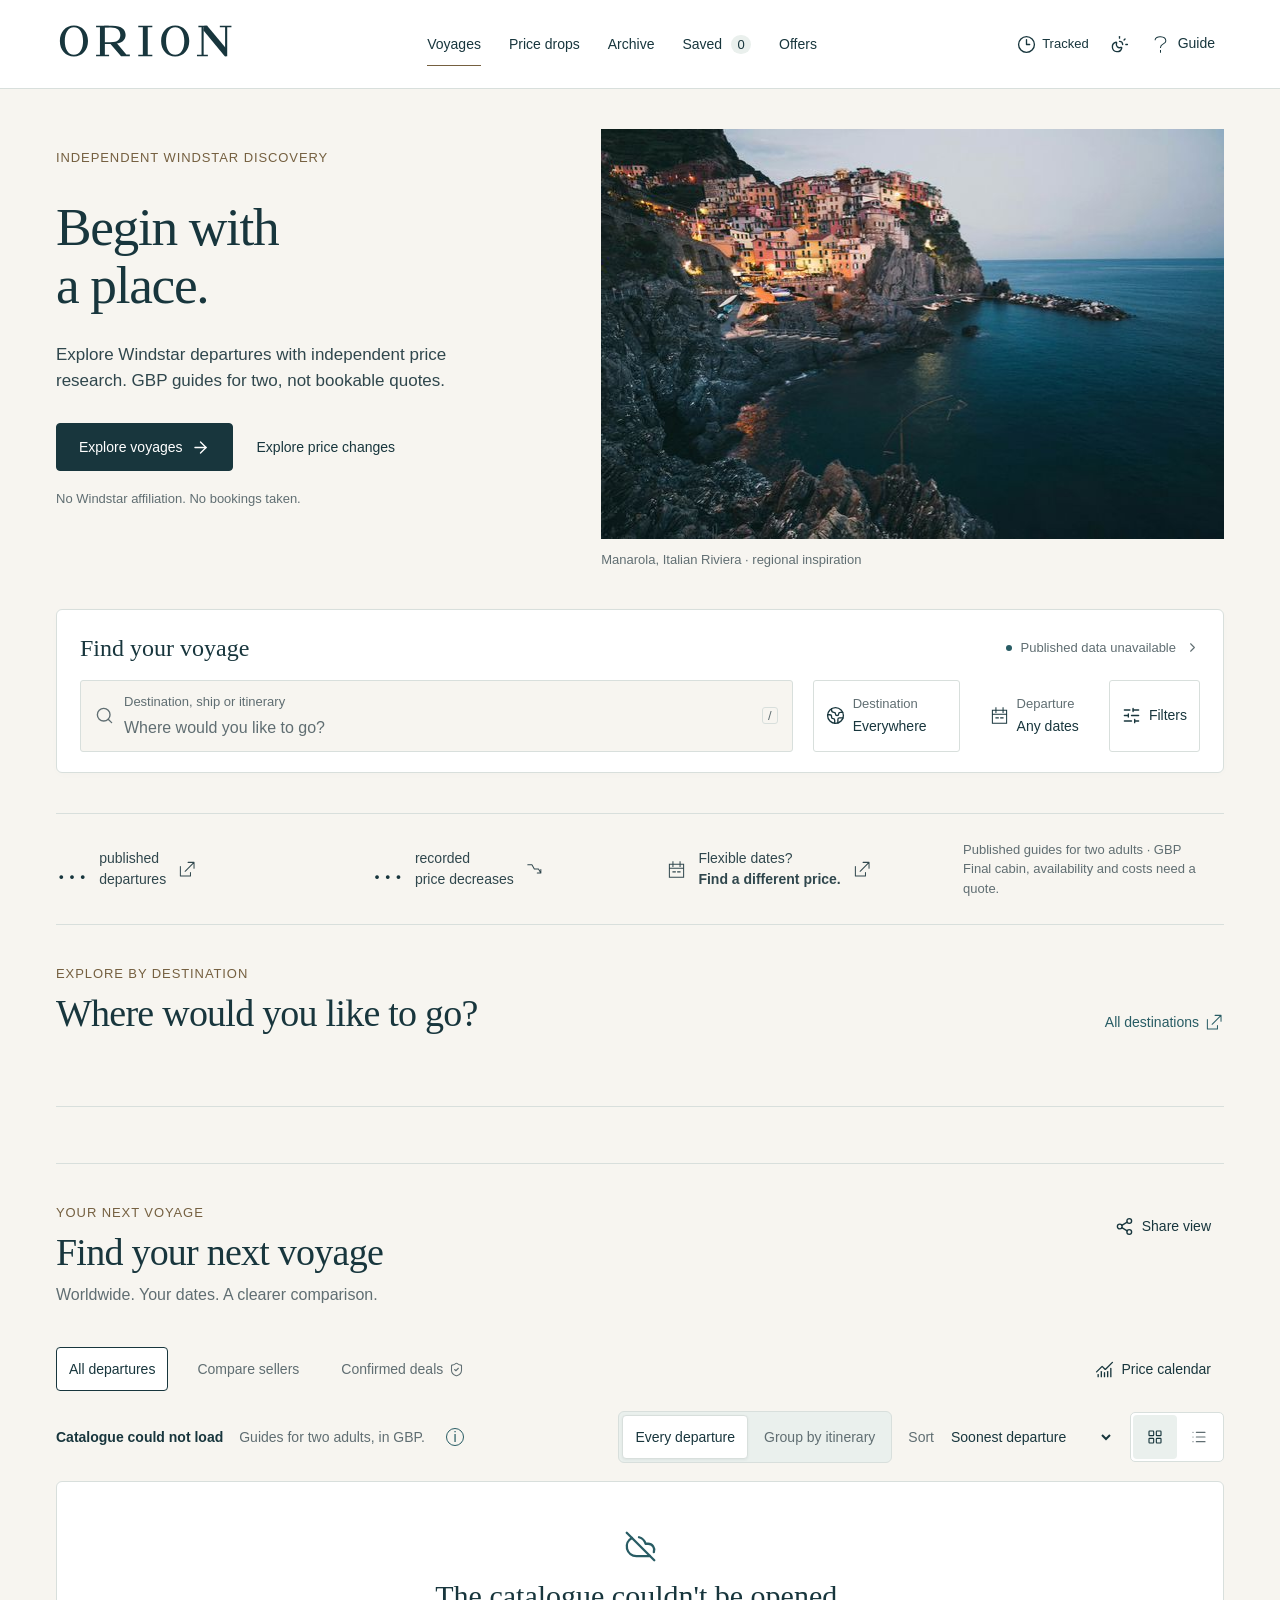
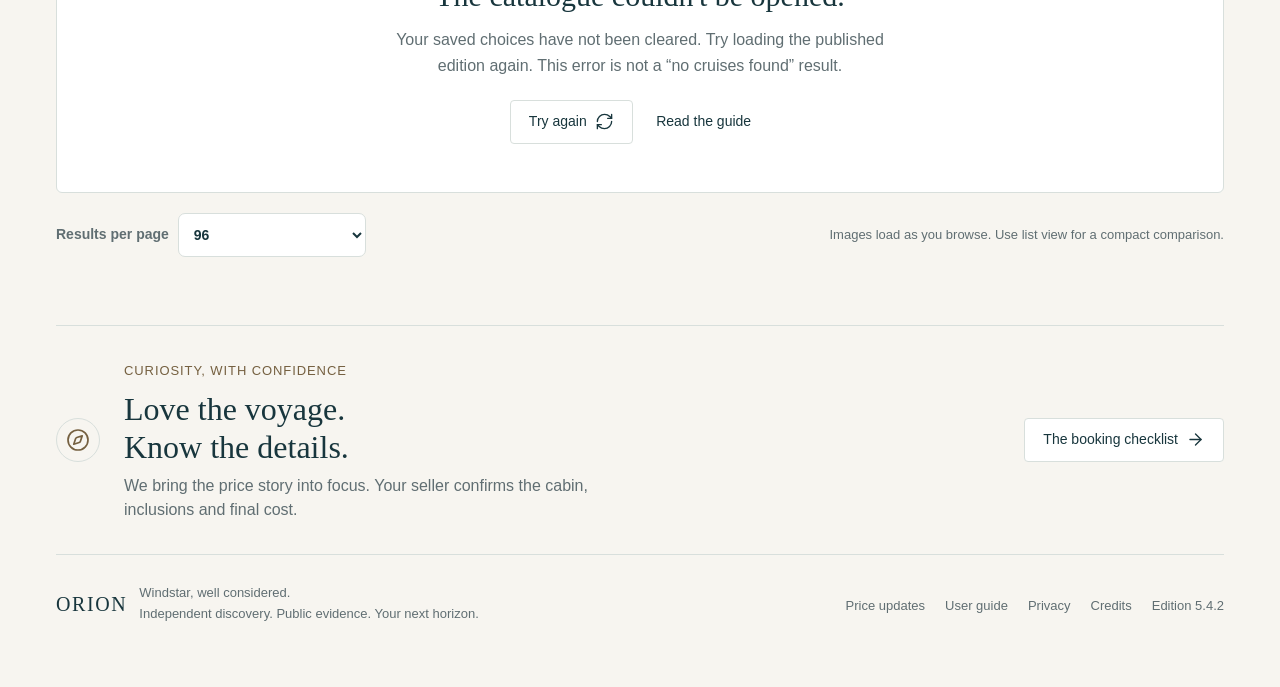
==== index.html @ 0bd6e735 "Release ORION 5.4.2: price watches, delivery checks and verified publication" ====
<!doctype html>
<html lang="en-GB">
<head>
<meta charset="utf-8"><meta name="viewport" content="width=device-width,initial-scale=1,viewport-fit=cover">
<meta name="color-scheme" content="light dark"><meta name="theme-color" content="#F7F5F0">
<meta name="robots" content="noindex,nofollow"><meta name="referrer" content="no-referrer">
<meta name="description" content="Explore Windstar departures, compare published fares and make a better-informed shortlist. Public research, not live booking quotes.">
<meta http-equiv="Content-Security-Policy" content="default-src 'self'; script-src 'self'; style-src 'self' 'unsafe-inline'; img-src 'self' data:; connect-src 'self'; font-src 'self'; object-src 'none'; base-uri 'none'; form-action 'none'">
<meta name="orion-catalogue" content="data/catalogue.603aeac8dad200.json"><meta name="orion-release" content="5.4.2">
<script src="assets/catalogue-bootstrap.js?v=2cc7716723a5"></script>
<title>ORION · Begin with a place.</title>
<meta property="og:type" content="website"><meta property="og:title" content="ORION · Begin with a place."><meta property="og:description" content="Independent Windstar discovery with dated price evidence. Final quote and availability to confirm."><meta property="og:image" content="https://olly-j.github.io/orion-windstar-explorer/assets/imagery/orion-share.png"><meta property="og:image:width" content="1200"><meta property="og:image:height" content="630"><meta name="twitter:card" content="summary_large_image">
<link rel="preload" as="image" href="assets/imagery/mediterranean-hero.jpg" imagesrcset="assets/imagery/mediterranean-card.jpg 640w, assets/imagery/mediterranean-hero.jpg 1280w" imagesizes="(max-width: 760px) calc(100vw - 40px), 50vw"><link rel="icon" href="assets/favicon.svg" type="image/svg+xml"><link rel="stylesheet" href="assets/app.css?v=2cc7716723a5">
<link rel="stylesheet" href="assets/decisions.css?v=2cc7716723a5"><script defer src="assets/vendor/chart.umd.js"></script><script defer src="assets/filters.js?v=2cc7716723a5"></script><link rel="stylesheet" href="assets/watches.css?v=2cc7716723a5"><script defer src="assets/price-watches.js?v=2cc7716723a5"></script><script defer src="assets/catalogue-contract.js?v=2cc7716723a5"></script><script defer src="assets/questions.js?v=2cc7716723a5"></script><script defer src="assets/app.js?v=2cc7716723a5"></script>
<link rel="stylesheet" href="assets/experience.css?v=2cc7716723a5">
<link rel="stylesheet" href="assets/craft-tokens.css?v=2cc7716723a5">
</head>
<body>
<a class="skip-link" href="#results">Skip to voyages</a>
<header class="site-header"><div class="header-inner">
<a class="wordmark craft-wordmark" href="./" aria-label="ORION. Independent Windstar discovery. Home."><img class="craft-logo logo-light" src="assets/orion-logo.svg" alt="ORION" width="164" height="35"><img class="craft-logo logo-dark" src="assets/orion-logo-reverse.svg" alt="" aria-hidden="true" width="164" height="35"></a>
<nav class="main-nav" aria-label="Main navigation"><button data-view="all" aria-current="page">Voyages</button><button data-view="drops">Price drops</button><button data-view="archive">Archive</button><button data-view="saved">Saved <span id="savedCount" class="nav-count">0</span></button><button data-view="offers">Offers</button></nav>
<div class="header-tools"><button class="icon-btn" id="watchButton" data-action="watches" aria-label="Tracked prices"><svg class="icon" aria-hidden="true"><use href="assets/icons.svg#clock-3"></use></svg><span class="tracked-label">Tracked</span><span class="watch-badge" id="watchBadge" hidden>0</span></button><button class="icon-btn" id="themeButton" data-action="theme" aria-label="Appearance: system" data-tip="appearance"><svg class="icon" aria-hidden="true"><use href="assets/icons.svg#sun-moon"></use></svg></button><button class="button quiet help-trigger" aria-label="Guide to ORION" data-action="help" data-topic="start"><svg class="icon" aria-hidden="true"><use href="assets/icons.svg#circle-help"></use></svg><span>Guide</span></button></div>
</div></header>
<main class="shell" id="main">
<section class="hero destination-hero premium-opening" aria-labelledby="pageTitle">
<div class="hero-copy"><div class="eyebrow">INDEPENDENT WINDSTAR DISCOVERY</div><h1 id="pageTitle">Begin with<br>a place.</h1><p id="pageIntro">Explore Windstar departures with independent price research. GBP guides for two, not bookable quotes.</p><div class="hero-actions"><button class="button primary" data-action="browse">Explore voyages <svg class="icon" aria-hidden="true"><use href="assets/icons.svg#arrow-right"></use></svg></button><button class="hero-text-link" data-view="drops">Explore price changes</button></div><p class="hero-independence">No Windstar affiliation. No bookings taken.</p><span id="heroDropCount" hidden></span></div>
<figure class="hero-image"><img src="assets/imagery/mediterranean-hero.jpg" srcset="assets/imagery/mediterranean-card.jpg 640w, assets/imagery/mediterranean-hero.jpg 1280w" sizes="(max-width: 760px) calc(100vw - 40px), 50vw" alt="Manarola on the Italian Riviera, shown as destination inspiration" width="1280" height="854" fetchpriority="high" decoding="async"><figcaption>Manarola, Italian Riviera <span aria-hidden="true">·</span> regional inspiration</figcaption></figure>
</section>
<div class="search-dock" id="voyageSearch"><div class="search-heading"><span class="search-title">Find your voyage</span><button class="data-pill" data-action="status"><span class="status-light" aria-hidden="true"></span><span id="snapshotLabel">Reading the saved snapshot…</span><svg class="icon sm" aria-hidden="true"><use href="assets/icons.svg#chevron-right"></use></svg></button></div><div class="filter-bar" id="filterBar" role="search" aria-label="Find a Windstar voyage"><label class="search-field" for="query"><svg class="icon" aria-hidden="true"><use href="assets/icons.svg#search"></use></svg><span class="search-input-wrap"><span class="field-caption">Destination, ship or itinerary</span><input id="query" type="search" aria-label="Search places, voyages or a ship" placeholder="Where would you like to go?" autocomplete="off"></span><kbd aria-hidden="true">/</kbd></label><button class="filter-button destination-filter" id="regionButton" data-action="filters" data-focus="regionChoices"><svg class="icon" aria-hidden="true"><use href="assets/icons.svg#globe-2"></use></svg><span class="filter-value"><span class="field-caption">Destination</span><span id="regionLabel">Everywhere</span></span><svg class="icon sm" aria-hidden="true"><use href="assets/icons.svg#chevron-down"></use></svg></button><button class="filter-button" id="whenButton" data-action="filters" data-focus="filterFrom"><svg class="icon" aria-hidden="true"><use href="assets/icons.svg#calendar-days"></use></svg><span class="filter-value"><span class="field-caption">Departure</span><span id="whenLabel">Any dates</span></span></button><button class="filter-button more-filter" data-action="filters"><svg class="icon" aria-hidden="true"><use href="assets/icons.svg#sliders-horizontal"></use></svg>Filters <span id="filterCount" class="tiny-count" hidden>0</span></button></div></div>
<div class="freshness-line" id="freshnessLine" aria-live="polite"></div><div id="staleBanner" class="notice-banner" hidden></div>
<section class="pulse decision-pulse" aria-label="Explore cruise options"><button data-view="all"><span id="productCount" class="pulse-value">…</span><span>published<br>departures</span><svg class="icon" aria-hidden="true"><use href="assets/icons.svg#arrow-up-right"></use></svg></button><button data-view="drops"><span id="dropCount" class="pulse-value">…</span><span>recorded<br>price decreases</span><svg class="icon" aria-hidden="true"><use href="assets/icons.svg#trending-down"></use></svg></button><button data-action="calendar"><svg class="icon" aria-hidden="true"><use href="assets/icons.svg#calendar-days"></use></svg><span>Flexible dates?<br><strong>Find a different price.</strong></span><svg class="icon" aria-hidden="true"><use href="assets/icons.svg#arrow-up-right"></use></svg></button><span class="pulse-footnote">Published guides for two adults · GBP<br>Final cabin, availability and costs need a quote.</span><span id="agencyCount" hidden></span><span id="archiveCount" hidden></span></section>
<section class="destination-browser" id="destinationBrowser" aria-labelledby="destinationTitle"><div class="destination-label"><div><div class="eyebrow">EXPLORE BY DESTINATION</div><h2 id="destinationTitle">Where would you like to go?</h2></div><button class="text-link" data-action="filters" data-focus="regionChoices">All destinations <svg class="icon" aria-hidden="true"><use href="assets/icons.svg#arrow-up-right"></use></svg></button></div><div class="destination-rail" id="destinationRail"></div></section>
<aside class="editorial-note" id="heroFeature" aria-label="A closer look at the price evidence"></aside>
<section id="exploreSection" aria-labelledby="exploreTitle">
<div class="section-top"><div><div class="eyebrow">YOUR NEXT VOYAGE</div><h2 id="exploreTitle">Find your next voyage</h2><p class="subtle" id="sectionSub">Worldwide. Your dates. A clearer comparison.</p></div><div class="top-actions"><button class="button quiet" data-action="share-search" aria-label="Share view and search filters"><svg class="icon" aria-hidden="true"><use href="assets/icons.svg#share-2"></use></svg><span>Share view</span></button><button class="button quiet" id="exportButton" data-action="export" hidden><svg class="icon" aria-hidden="true"><use href="assets/icons.svg#download"></use></svg>Export saved</button></div></div>
<div class="active-chips" id="chips" role="group" aria-label="Active filters"></div>
<div class="results-toolbar"><div class="quick-views" role="group" aria-label="Evidence view"><button data-quick="all" aria-pressed="true">All departures</button><button data-quick="agency" aria-pressed="false">Compare sellers</button><button data-quick="verified" aria-pressed="false">Confirmed deals <svg class="icon sm" aria-hidden="true"><use href="assets/icons.svg#shield-check"></use></svg></button></div><button class="button quiet calendar-toggle" id="calendarToggle" data-action="calendar" aria-expanded="false" aria-controls="calendarPanel"><svg class="icon" aria-hidden="true"><use href="assets/icons.svg#chart-no-axes-combined"></use></svg>Price calendar</button></div>
<section class="calendar-panel" id="calendarPanel" hidden aria-labelledby="calendarTitle"><div class="chart-title"><div><h3 id="calendarTitle">Different dates. Different guides.</h3><p>Cruises that start and end within each month. Different voyages and categories may be shown. <button class="info-btn" data-action="tip" data-tip="calendar" aria-label="About the price calendar">i</button></p></div><label class="select-small"><span class="sr-only">Calendar year</span><select id="calendarYear"></select></label></div><div class="chart-wrap calendar-chart"><canvas id="calendarChart" role="img" aria-label="Lowest estimated price for two for cruises starting and ending in each month"></canvas></div><div id="calendarFallback"></div><details class="chart-data"><summary>Read the chart data</summary><div id="calendarTable"></div></details></section>
<details id="archiveBrief" class="archive-brief" hidden><summary>About the earlier prices</summary><div id="archiveCoverageContent"></div></details><div class="result-meta"><div><strong id="resultCount" aria-live="polite">Loading voyages…</strong><span id="resultNote" class="muted">Guides for two adults, in GBP.</span><button class="info-btn" data-action="tip" data-tip="guide" aria-label="What does the price guide include?">i</button></div><div class="display-controls"><div class="group-switch" role="group" aria-label="Group cruise results"><button data-group="departures" aria-pressed="true">Every departure</button><button data-group="itineraries" aria-pressed="false">Group by itinerary</button></div><label class="sort-control" for="sort"><span>Sort</span><select id="sort" aria-label="Sort voyages"><option value="date">Soonest departure</option><option value="price">Lowest guide price</option><option value="drop">Largest recorded drop</option><option value="daily">Lowest guide per day</option><option value="latest">Furthest ahead</option><option value="history">Most archived dates</option><option value="oldest">Oldest recovered price</option></select></label><div class="view-switch" role="group" aria-label="Results display"><button data-layout="cards" aria-pressed="true" aria-label="Card view"><svg class="icon" aria-hidden="true"><use href="assets/icons.svg#layout-grid"></use></svg></button><button data-layout="list" aria-pressed="false" aria-label="List view"><svg class="icon" aria-hidden="true"><use href="assets/icons.svg#list"></use></svg></button></div></div></div>
<p id="savedNotice" class="saved-notice" hidden>Saved on this browser only. These are not bookings or alerts. <button class="inline-link" data-action="help" data-topic="saved">How saved voyages work</button></p>
<div id="results" class="voyage-grid" tabindex="-1"><div class="loading-state" role="status"><span class="spinner"></span><h3>Opening the voyage catalogue</h3><p>Loading the latest published edition, with its source dates.</p></div></div>
<div class="results-capacity"><label for="pageSize">Results per page <select id="pageSize"><option value="48">48</option><option value="96" selected>96</option><option value="240">240</option><option value="all">All matching voyages</option></select></label><span>Images load as you browse. Use list view for a compact comparison.</span></div><nav id="pagination" class="pagination" aria-label="Voyage result pages" hidden></nav>
</section>
<section id="offersSection" hidden aria-labelledby="offersTitle"><div class="section-top"><div><h2 id="offersTitle">Terms worth reading</h2><p class="subtle">A public benefit is a route to investigate, not an automatic discount.</p></div><button class="button quiet" data-action="help" data-topic="offers"><svg class="icon" aria-hidden="true"><use href="assets/icons.svg#circle-help"></use></svg>How combinations work</button></div><label class="checkline excluded-toggle"><input type="checkbox" id="showExcluded"> Show excluded or expired examples</label><div class="offer-grid" id="offerGrid"></div></section>
<section class="bottom-guide"><div class="guide-mark"><svg class="icon" aria-hidden="true"><use href="assets/icons.svg#compass"></use></svg></div><div><span class="eyebrow">CURIOSITY, WITH CONFIDENCE</span><h2>Love the voyage.<br>Know the details.</h2><p>We bring the price story into focus. Your seller confirms the cabin, inclusions and final cost.</p></div><button class="button secondary" data-action="help" data-topic="sellers">The booking checklist <svg class="icon" aria-hidden="true"><use href="assets/icons.svg#arrow-right"></use></svg></button></section>
<footer class="site-footer"><div class="footer-brand"><strong>ORION<span class="footer-star" aria-hidden="true">✦</span></strong><span>Windstar, well considered.<br>Independent discovery. Public evidence. Your next horizon.</span></div><div class="footer-links"><button data-action="status">Price updates</button><a href="help.html">User guide</a><button data-action="help" data-topic="privacy">Privacy</button><a href="assets/THIRD_PARTY_NOTICES.txt" target="_blank" rel="noopener noreferrer">Credits</a><span id="buildLabel">Edition 5.4.2</span></div></footer>
</main>
<div class="compare-tray" id="compareTray" hidden><div><span class="tray-label">YOUR COMPARISON</span><strong id="compareCount">0 voyages selected</strong><button class="tray-toggle" data-action="toggle-comparison-tray" aria-expanded="false" aria-controls="compareNames">Details</button><span id="compareNames"></span></div><div class="tray-actions"><button class="button tray-clear" data-action="clear-compare">Clear</button><button class="button primary light-primary" data-action="compare">Compare <span id="compareButtonCount">0</span><svg class="icon" aria-hidden="true"><use href="assets/icons.svg#arrow-right"></use></svg></button></div></div>
<dialog class="filter-dialog flexible-filters" id="filterDialog" aria-labelledby="filterTitle"><form id="filterForm" method="dialog">
<div class="dialog-head"><div><span class="eyebrow">YOUR PLANS. YOUR CHOICES.</span><h2 id="filterTitle">Find your kind of cruise</h2><p class="filter-intro">Choose several ships or places. Set the length and price that work for you.</p></div><button type="button" class="icon-btn close" data-close="filterDialog" aria-label="Close filters"><svg class="icon" aria-hidden="true"><use href="assets/icons.svg#x"></use></svg></button></div>
<div class="dialog-content">
<fieldset class="filter-section"><legend>When would you like to go?</legend><div class="date-presets"><button type="button" data-preset="90">Next 90 days</button><button type="button" data-preset="2027">2027</button><button type="button" data-preset="2028">2028</button><button type="button" data-preset="2029">2029</button></div><div class="form-grid"><label for="filterFrom">Earliest departure<input type="date" id="filterFrom" name="from" aria-describedby="travelWindowHelp"></label><label for="filterTo">Cruise ends by<input type="date" id="filterTo" name="to" aria-describedby="travelWindowHelp rangeErrors"></label></div><p id="travelWindowHelp" class="filter-hint">Your whole cruise must fit between these dates, inclusive. Estimated end dates are marked. Allow extra time for flights and transfers.</p></fieldset>
<div class="range-sections"><fieldset class="filter-section"><legend>How long?</legend><div class="range-inputs"><label for="filterMinDays">Minimum days<input type="number" inputmode="numeric" min="1" max="365" step="1" id="filterMinDays" placeholder="Any"></label><span class="range-to" aria-hidden="true">to</span><label for="filterMaxDays">Maximum days<input type="number" inputmode="numeric" min="1" max="365" step="1" id="filterMaxDays" placeholder="Any" aria-describedby="rangeErrors"></label></div><div class="duration-shortcuts"><button type="button" data-length="7,7">Exactly 7</button><button type="button" data-length="7,10">7–10</button><button type="button" data-length="10,14">10–14</button><button type="button" data-length=",">Any length</button></div><p class="filter-hint">Set both fields to the same number for an exact length. Uses the publisher’s trip length.</p></fieldset>
<fieldset class="filter-section"><legend>Guide budget for two</legend><div class="range-inputs"><label for="filterMinBudget">From £<input type="number" inputmode="decimal" min="0" max="10000000" step="0.01" id="filterMinBudget" placeholder="No minimum"></label><span class="range-to" aria-hidden="true">to</span><label for="filterBudget">Up to £<input type="number" inputmode="decimal" min="0" max="10000000" step="0.01" id="filterBudget" placeholder="No maximum" aria-describedby="rangeErrors"></label></div><p class="filter-hint">Enter any amount. Published guides may exclude flights, transfers and other charges.</p></fieldset></div>
<fieldset class="filter-section" id="shipSection"><legend>Which ships?</legend><p class="selection-hint">Tick any combination. Counts reflect your other choices. Leave clear for all ships.</p><div id="shipChoices" class="choice-grid" aria-label="Ships"></div><button type="button" class="inline-link clear-choices" data-clear-choices="ships">Clear ship choices</button></fieldset>
<fieldset class="filter-section" id="regionSection"><legend>Where would you go?</legend><p class="selection-hint">Select several regions to explore them together.</p><div id="regionChoices" class="choice-grid" aria-label="Destinations" tabindex="-1"></div><button type="button" class="inline-link clear-choices" data-clear-choices="regions">Clear destination choices</button></fieldset>
<details class="advanced-filters"><summary>Cabin and trip type</summary><div class="form-grid"><label for="filterKind">Trip type<select id="filterKind"><option value="">Any type</option><option value="Cruise">Cruise only</option><option value="Collector / combined cruise">Combined voyages</option><option value="Tour or special bundle">Cruise and land tour</option></select></label><label for="filterCabin">Specific fare category<select id="filterCabin"><option value="">Lowest published price</option></select></label></div><p class="filter-hint">Category codes come from the supplier. The exact cabin and package need a written quote.</p></details>
<p id="rangeErrors" class="range-errors" role="status"></p>
</div><div class="dialog-foot"><div><button type="button" class="button quiet" data-action="reset-filter-form">Clear all</button><span id="filterPreview" class="filter-preview" role="status"></span></div><button class="button primary" type="submit" id="applyFilters">Show voyages <svg class="icon" aria-hidden="true"><use href="assets/icons.svg#arrow-right"></use></svg></button></div></form></dialog>
<dialog class="voyage-dialog" id="voyageDialog" aria-labelledby="voyageTitle"><div id="voyageContent"></div></dialog>
<dialog class="comparison-dialog" id="comparisonDialog" aria-labelledby="comparisonTitle"><div class="dialog-head"><div><span class="eyebrow">LOOK AT THE WHOLE PICTURE</span><h2 id="comparisonTitle">Your voyages, side by side</h2></div><button class="icon-btn close" data-close="comparisonDialog" aria-label="Close comparison"><svg class="icon" aria-hidden="true"><use href="assets/icons.svg#x"></use></svg></button></div><div class="dialog-content" id="comparisonContent"></div></dialog>
<dialog class="help-dialog" id="helpDialog" aria-labelledby="helpTitle"><div class="dialog-head"><div><span class="eyebrow">YOUR FIELD GUIDE</span><h2 id="helpTitle">Make the most of ORION.</h2></div><button class="icon-btn close" data-close="helpDialog" aria-label="Close help"><svg class="icon" aria-hidden="true"><use href="assets/icons.svg#x"></use></svg></button></div><div class="help-search"><label class="search-field" for="helpSearch"><svg class="icon" aria-hidden="true"><use href="assets/icons.svg#search"></use></svg><input id="helpSearch" type="search" aria-label="Search the ORION guide" placeholder="Search the guide…" autocomplete="off"></label></div><div class="help-layout"><nav id="helpNav" aria-label="Help topics"></nav><article id="helpArticle" class="help-article" tabindex="-1"></article></div></dialog>
<dialog class="status-dialog" id="statusDialog" aria-labelledby="statusTitle"><div class="dialog-head"><div><span class="eyebrow">COLLECTED. CHECKED. PUBLISHED.</span><h2 id="statusTitle">The dates behind the data</h2></div><button class="icon-btn close" data-close="statusDialog" aria-label="Close data status"><svg class="icon" aria-hidden="true"><use href="assets/icons.svg#x"></use></svg></button></div><div class="dialog-content" id="statusContent"></div></dialog>
<div id="tipPopover" class="tip-popover" popover="auto" role="dialog" aria-labelledby="tipTitle"><h3 id="tipTitle"></h3><p id="tipText"></p><button class="text-link" id="tipMore">Read the guide <svg class="icon sm" aria-hidden="true"><use href="assets/icons.svg#arrow-right"></use></svg></button></div>
<dialog id="questionDialog" class="question-dialog" aria-labelledby="questionTitle"><header class="dialog-header"><div><span class="eyebrow">THE NEXT QUESTION</span><h2 id="questionTitle">Questions for your shortlist</h2></div><button class="icon-btn close" data-close="questionDialog" aria-label="Close comparison questions"><svg class="icon" aria-hidden="true"><use href="assets/icons.svg#x"></use></svg></button></header><div class="dialog-body"><p id="questionScope">An editable draft for the departures you selected. It copies text only. Nothing is sent.</p><label for="comparisonQuestionText">Departure details and questions to confirm</label><textarea id="comparisonQuestionText" rows="15" spellcheck="true"></textarea><p class="subtle">Remove any personal details before sharing. ORION keeps no copy of this draft.</p><button class="button primary" data-action="copy-comparison-questions">Copy questions <svg class="icon" aria-hidden="true"><use href="assets/icons.svg#copy"></use></svg></button></div></dialog>
<div id="toast" class="toast" role="status" aria-live="polite" hidden></div>
<noscript><div class="no-script">Enable JavaScript to search the catalogue, or read the <a href="GUIDE.md">plain-text guide and price limitations</a>.</div></noscript>
<dialog id="watchDialog" class="watch-dialog" aria-labelledby="watchTitle"><div class="dialog-head"><h2 id="watchTitle">Tracked prices</h2><button class="icon-btn close" data-close="watchDialog" aria-label="Close tracked prices">×</button></div><div class="dialog-content"><p class="watch-scope">Saved here. Checks work while this page is open. No email or closed-page alerts.</p><div id="watchEditor" hidden></div><section id="watchListSection" aria-labelledby="watchListTitle"><h3 id="watchListTitle">Your targets</h3><div id="watchList"></div></section><section id="watchInboxSection" aria-labelledby="watchInboxTitle"><h3 id="watchInboxTitle">Price changes</h3><div id="watchInbox" aria-live="polite"></div></section><details class="watch-delivery"><summary>How checks and notifications work</summary><div id="watchDelivery"></div><div class="watch-buttons"><button class="button secondary" type="button" data-action="enable-notices">Enable desktop notices</button><button class="button secondary" type="button" data-action="test-notice">Test in-page delivery</button></div><p>Checks use new published data while ORION is open. A saved target is not a background alert. Reloading does not contact a supplier.</p></details></div></dialog></body></html>
---- assets/app.css ----
/* ORION 2.0 / editorial discovery, quiet evidence, deliberate interaction. */
:root{--bg:#f5f6f3;--surface:#fff;--surface-2:#eff2f0;--surface-3:#e5ece9;--ink:#193643;--text:#425966;--muted:#566c77;--line:#dce3df;--blue:#2f637c;--blue-soft:#e7f0f4;--nav:#173746;--nav-text:#f1f6f5;--accent:#856333;--amber:#795a26;--amber-bg:#f8f2e5;--shadow:0 10px 35px #1d3a4910;--large-shadow:0 20px 85px #142d4040;--radius:16px;--header-bg:#f8faf8ed;color-scheme:light;--serif:"Iowan Old Style","Baskerville","Palatino Linotype",Georgia,serif;--sans:-apple-system,BlinkMacSystemFont,"Segoe UI",Arial,sans-serif}
:root[data-theme=dark]{--bg:#111c24;--surface:#1b2a34;--surface-2:#21333d;--surface-3:#2a404b;--ink:#edf3f2;--text:#c6d4d8;--muted:#a0b4bd;--line:#344953;--blue:#a3cfe4;--blue-soft:#253f50;--nav:#112c3a;--nav-text:#f1f6f5;--accent:#c3a276;--amber:#e5c487;--amber-bg:#3a3324;--shadow:0 10px 35px #0002;--large-shadow:0 20px 85px #0009;--header-bg:#172630ee;color-scheme:dark}
@media(prefers-color-scheme:dark){:root:not([data-theme=light]){--bg:#111c24;--surface:#1b2a34;--surface-2:#21333d;--surface-3:#2a404b;--ink:#edf3f2;--text:#c6d4d8;--muted:#a0b4bd;--line:#344953;--blue:#a3cfe4;--blue-soft:#253f50;--nav:#112c3a;--nav-text:#f1f6f5;--accent:#c3a276;--amber:#e5c487;--amber-bg:#3a3324;--shadow:0 10px 35px #0002;--large-shadow:0 20px 85px #0009;--header-bg:#172630ee;color-scheme:dark}}
*{box-sizing:border-box}html{scroll-padding-top:100px;scroll-behavior:smooth}body{margin:0;color:var(--ink);background:var(--bg);font:14px/1.5 var(--sans);-webkit-font-smoothing:antialiased}button,input,select,textarea{font:inherit}button,a,input,select{-webkit-tap-highlight-color:transparent}button{cursor:pointer}button:disabled{cursor:not-allowed;opacity:.45}a{color:var(--blue);text-underline-offset:3px}button{color:inherit}a,button{touch-action:manipulation}h1,h2,h3,p{margin:0}h1,h2,h3{font-weight:600}button:focus-visible,a:focus-visible,input:focus-visible,select:focus-visible,summary:focus-visible,[tabindex]:focus-visible{outline:3px solid var(--blue);outline-offset:3px}input,select,textarea{max-width:100%;color:var(--ink);background:var(--surface)}[hidden]{display:none!important}.sr-only{position:absolute;width:1px;height:1px;margin:-1px;overflow:hidden;clip:rect(0,0,0,0);white-space:nowrap;border:0}.skip-link{position:fixed;top:-100px;left:20px;z-index:99999;background:var(--nav);color:white;padding:13px 18px;border-radius:8px}.skip-link:focus{top:10px}.icon{width:19px;height:19px;stroke:currentColor;stroke-width:1.75;fill:none;stroke-linecap:round;stroke-linejoin:round;flex:none;vertical-align:middle}.icon.sm{width:15px;height:15px}.brand-icon{width:35px;height:35px;stroke:currentColor;fill:none;stroke-width:1.4;flex:none}.button{display:inline-flex;align-items:center;justify-content:center;gap:8px;padding:11px 16px;min-height:42px;border:1px solid transparent;border-radius:9px;font-weight:600;font-size:12px;text-decoration:none;white-space:nowrap;transition:background .15s,border-color .15s,transform .15s}.button:active{transform:translateY(1px)}.button.primary{color:var(--nav-text);background:var(--nav);border-color:var(--nav)}.button.primary:hover{background:#294f63}.button.secondary{border-color:var(--line);background:var(--surface);color:var(--ink)}.button.secondary:hover{background:var(--surface-2);border-color:var(--muted)}.button.quiet{background:transparent;color:var(--text)}.button.quiet:hover{background:var(--surface-2)}.icon-btn{display:inline-flex;justify-content:center;align-items:center;width:42px;height:42px;flex:none;border:1px solid transparent;border-radius:9px;background:transparent;color:var(--text)}.icon-btn:hover{background:var(--surface-2)}.icon-btn.selected{color:var(--blue);background:var(--blue-soft)}.icon-btn.selected .icon{fill:var(--blue);fill-opacity:.12}.info-btn{display:inline-flex;width:25px;height:25px;align-items:center;justify-content:center;border:0;background:transparent;border-radius:50%;font:500 12px var(--serif);color:var(--blue);vertical-align:middle;position:relative}.info-btn:before{content:"";position:absolute;inset:5px;border:1px solid currentColor;border-radius:50%}.info-btn:hover{background:var(--blue-soft)}.text-link,.inline-link{display:inline-flex;align-items:center;gap:6px;background:none;border:0;color:var(--blue);padding:0;font-size:12px;font-weight:650;text-decoration:none;min-height:30px}.text-link:hover,.inline-link:hover{text-decoration:underline}.inline-link{font-size:inherit;font-weight:inherit}.eyebrow,.mini-label{font-size:10px;letter-spacing:1.7px;font-weight:700;color:var(--accent)}.muted,.subtle{color:var(--muted)}
.site-header{position:sticky;top:0;z-index:20;background:var(--header-bg);border-bottom:1px solid var(--line);backdrop-filter:blur(16px);-webkit-backdrop-filter:blur(16px)}.header-inner{max-width:1512px;margin:auto;min-height:80px;padding:0 40px;display:flex;align-items:center;gap:32px}.wordmark{display:flex;align-items:center;gap:12px;color:var(--ink);text-decoration:none;font:500 25px/1 var(--serif);letter-spacing:2.9px}.wordmark small{display:block;font:400 9px/1.5 var(--sans);letter-spacing:1.05px;color:var(--muted);margin-top:6px}.main-nav{display:flex;gap:4px;margin:auto;align-self:stretch}.main-nav button{font-size:12px;font-weight:600;background:transparent;border:0;border-radius:0;padding:0 19px;color:var(--muted);position:relative;white-space:nowrap}.main-nav button:hover{color:var(--ink)}.main-nav button[aria-current=page]{color:var(--ink)}.main-nav button[aria-current=page]:after{content:"";position:absolute;height:2px;background:var(--blue);left:18px;right:18px;bottom:0}.nav-count{display:inline-flex;align-items:center;justify-content:center;margin-left:5px;min-width:20px;padding:1px 6px;border-radius:99px;font-size:10px;background:var(--surface-3);color:var(--text)}.header-tools{display:flex;gap:4px;align-items:center}.shell{max-width:1392px;padding:36px 40px 28px;margin:0 auto}.hero{display:grid;grid-template-columns:minmax(0,1.5fr) minmax(300px,.7fr);gap:64px;align-items:center;padding:10px 0 32px}.hero h1{font:400 54px/1.04 var(--serif);letter-spacing:-1.3px;margin:13px 0 16px}.hero-copy p{color:var(--text);font-size:14px;line-height:1.65}.hero-aside{padding-left:29px;border-left:1px solid var(--line)}.journey-guide h2{font:400 28px/1.2 var(--serif);margin:7px 0}.journey-guide p{font-size:12px;color:var(--muted);line-height:1.6}.journey-guide .text-link{margin-top:5px}.data-pill{display:flex;gap:9px;align-items:center;color:var(--muted);font-size:11px;border:1px solid var(--line);background:var(--surface);border-radius:7px;padding:10px 11px;margin-top:16px;width:100%;text-align:left}.data-pill .icon{margin-left:auto}.data-pill:hover{border-color:var(--muted)}.status-light{height:6px;width:6px;background:var(--blue);border-radius:50%;flex:none}.pulse{display:grid;grid-template-columns:repeat(3,minmax(0,1fr)) minmax(240px,.95fr);margin:0 0 33px;border-block:1px solid var(--line);padding:17px 0}.pulse>button{display:grid;grid-template-columns:auto 1fr auto;gap:9px;align-items:center;text-align:left;background:none;border:0;border-right:1px solid var(--line);padding:5px 19px;font-size:11px;color:var(--muted)}.pulse>button:first-child{padding-left:0}.pulse>button:hover{background:var(--surface-2);color:var(--blue)}.pulse-value{font-size:23px;line-height:1.2;color:var(--ink);font-variant-numeric:tabular-nums;letter-spacing:-.8px;font-weight:450}.pulse-note{display:flex;align-items:center;justify-content:flex-end;gap:12px;font-size:11px;color:var(--muted);line-height:1.6}.pulse-note>.icon{width:23px;height:23px}.pulse-note .inline-link{min-height:21px;color:var(--blue)}.section-top{display:flex;align-items:center;justify-content:space-between;gap:18px;margin-bottom:17px}.section-top h2{font:400 30px/1.2 var(--serif);letter-spacing:-.4px}.subtle{font-size:12px;margin-top:5px}.top-actions{display:flex;align-items:center;gap:4px}.filter-bar{display:flex;align-items:center;border:1px solid var(--line);border-radius:12px;background:var(--surface);padding:7px;gap:4px;box-shadow:0 3px 8px #17334304}.search-field{display:flex;align-items:center;gap:11px;background:var(--surface);border:1px solid transparent;border-radius:7px;padding:0 12px;min-width:0;flex:1}.search-field:focus-within{border-color:var(--blue);box-shadow:0 0 0 1px var(--blue)}.search-field>.icon{color:var(--muted)}.search-field input{width:100%;min-width:0;border:0;outline:none!important;height:44px;background:transparent;font-size:13px}.search-field input::placeholder{color:var(--muted);opacity:1}.search-field kbd{color:var(--muted);border:1px solid var(--line);font:11px var(--sans);padding:0 5px;border-radius:4px}.select-pill{display:flex;align-items:center;gap:9px;padding-left:12px;border-left:1px solid var(--line);min-width:185px}.select-pill>.icon{color:var(--muted)}.select-pill select{border:0;outline:none;border-radius:6px;font-size:12px;font-weight:550;max-width:210px;height:44px;padding:0 25px 0 0;background:transparent}.filter-button{display:flex;align-items:center;gap:9px;padding:0 15px;height:44px;border:0;border-left:1px solid var(--line);background:transparent;font-size:12px;white-space:nowrap}.filter-button:hover{background:var(--surface-2);border-radius:6px}.tiny-count{background:var(--blue-soft);color:var(--blue);font-size:10px;padding:1px 5px;border-radius:4px}.active-chips{display:flex;align-items:center;gap:6px;flex-wrap:wrap;margin-top:12px}.active-chips:empty{margin:0}.chip{display:inline-flex;align-items:center;gap:6px;font-size:10px;border:1px solid var(--line);background:var(--surface);border-radius:6px;padding:5px 8px;color:var(--text);min-height:30px}.chip:hover{border-color:var(--blue)}.chip .icon{height:12px;width:12px}.chip-clear{border:0;background:none;color:var(--blue);padding:4px 8px;font-size:11px;min-height:30px}.results-toolbar{display:flex;align-items:center;justify-content:space-between;gap:16px;margin:19px 0 16px}.quick-views{display:flex;align-items:center;gap:6px;flex-wrap:wrap}.quick-views button{display:flex;gap:6px;align-items:center;min-height:34px;background:transparent;border:1px solid transparent;border-radius:99px;padding:6px 12px;color:var(--muted);font-size:11px;font-weight:600;white-space:nowrap}.quick-views button:hover{background:var(--surface-2)}.quick-views button[aria-pressed=true]{border-color:var(--line);background:var(--surface);color:var(--ink);box-shadow:0 1px 3px #15334505}.calendar-toggle{font-size:11px;padding-right:0}.calendar-panel{padding:22px 25px;border:1px solid var(--line);background:var(--surface);border-radius:12px;margin-bottom:22px}.chart-title{display:flex;justify-content:space-between;gap:15px}.chart-title h3{font:400 23px/1.3 var(--serif)}.chart-title p{font-size:11px;color:var(--muted);margin-top:5px}.select-small select{background:var(--surface);border:1px solid var(--line);border-radius:6px;padding:8px 12px;font-size:12px}.chart-wrap{position:relative;width:100%;height:240px;margin:20px 0 8px}.calendar-chart{height:190px}.chart-data{font-size:11px;color:var(--muted);margin-top:15px}.chart-data summary{cursor:pointer;min-height:28px}.chart-data table{margin-top:8px}.result-meta{display:flex;justify-content:space-between;gap:12px;align-items:center;margin:18px 0 14px}.result-meta>div:first-child{display:flex;align-items:center;gap:8px;flex-wrap:wrap}.result-meta strong{font-weight:650;font-size:12px}.result-meta .muted{font-size:10px}.display-controls{display:flex;gap:10px;align-items:center}.sort-control{display:flex;align-items:center;gap:7px;color:var(--muted);font-size:10px;white-space:nowrap}.sort-control select{border:0;max-width:190px;background:transparent;color:var(--ink);font-size:11px;padding:7px 6px;min-height:35px}.view-switch{display:flex;padding:3px;border:1px solid var(--line);background:var(--surface);border-radius:7px}.view-switch button{display:flex;align-items:center;justify-content:center;width:30px;height:30px;border:0;border-radius:4px;background:transparent;color:var(--muted)}.view-switch button[aria-pressed=true]{background:var(--surface-3);color:var(--ink)}.view-switch .icon{width:16px;height:16px}.saved-notice{font-size:12px;color:var(--muted);margin:13px 0 22px}.voyage-grid{display:grid;grid-template-columns:repeat(3,minmax(0,1fr));gap:17px}.voyage-card{background:var(--surface);border:1px solid var(--line);border-radius:12px;overflow:hidden;min-width:0;display:flex;flex-direction:column;transition:box-shadow .18s,border-color .18s,transform .18s}.voyage-card:hover{border-color:#9aaeb6;box-shadow:var(--shadow);transform:translateY(-2px)}.card-main{padding:18px 19px 15px;display:flex;flex-direction:column;flex:1}.card-top{display:flex;align-items:center;justify-content:space-between;gap:8px;margin:-6px -7px 5px 0}.ship-label{display:flex;align-items:center;gap:7px;font-size:10px;color:var(--muted);font-weight:650;letter-spacing:.2px}.ship-label .icon{width:15px;height:15px}.save-button{width:34px;height:34px;min-width:34px}.card-region{font-size:9px;color:var(--accent);text-transform:uppercase;letter-spacing:1.25px;font-weight:700;margin:3px 0 7px}.card-title{font:400 24px/1.18 var(--serif);letter-spacing:-.25px;display:-webkit-box;-webkit-line-clamp:2;-webkit-box-orient:vertical;overflow:hidden;min-height:57px}.card-route{font-size:11px;color:var(--muted);margin-top:7px;white-space:nowrap;text-overflow:ellipsis;overflow:hidden}.card-date{display:flex;align-items:center;gap:7px;font-size:11px;font-weight:550;margin:16px 0 0}.card-date .icon{width:14px;height:14px;color:var(--muted)}.date-sep{color:var(--line);padding:0 1px}.product-kind{color:var(--muted);font-size:9px;min-height:16px;margin:4px 0 0 21px}.card-price-row{display:flex;justify-content:space-between;align-items:flex-end;gap:8px;padding-top:16px;margin-top:12px;border-top:1px solid var(--line)}.price-caption{font-size:9px;color:var(--muted);font-weight:550;display:flex;align-items:center;gap:3px}.price-figure{font-size:28px;letter-spacing:-1px;font-weight:450;font-variant-numeric:tabular-nums;line-height:1.3}.price-figure small{font-size:11px;font-weight:400;color:var(--muted);letter-spacing:0;margin-left:3px}.evidence-badge{display:inline-flex;align-items:center;gap:5px;border-radius:5px;padding:5px 7px;line-height:1.25;font-size:9px;font-weight:650;color:var(--blue);background:var(--blue-soft);max-width:141px;text-align:right;border:0}.evidence-badge .icon{width:12px;height:12px}.evidence-badge.neutral{color:var(--muted);background:var(--surface-2);font-weight:450}.card-evidence{display:flex;justify-content:space-between;align-items:center;margin-top:12px;gap:8px;color:var(--muted);font-size:10px;min-height:17px}.card-evidence .icon{width:12px;height:12px;margin-right:3px}.card-actions{display:flex;gap:7px;padding:11px 13px;border-top:1px solid var(--line);background:color-mix(in srgb,var(--surface),var(--bg) 45%);align-items:center}.card-actions>.button{flex:1;min-height:36px;padding:8px 10px;font-size:11px}.compare-select{display:flex;align-items:center;gap:6px;background:transparent;border:0;border-radius:6px;padding:7px;font-size:10px;color:var(--muted);min-height:36px}.compare-select[aria-pressed=true]{color:var(--blue);background:var(--blue-soft)}.compare-select .box{width:13px;height:13px;border:1px solid var(--muted);border-radius:3px;display:flex;align-items:center;justify-content:center}.compare-select .box .icon{width:11px;height:11px}.compare-select[aria-pressed=true] .box{border-color:var(--blue)}.loading-state,.empty-state{grid-column:1/-1;border:1px dashed var(--line);border-radius:12px;padding:60px 24px;background:var(--surface);text-align:center;color:var(--muted)}.empty-state>.icon{width:33px;height:33px;margin-bottom:14px;color:var(--blue)}.empty-state h3,.loading-state h3{font:400 28px/1.25 var(--serif);color:var(--ink);margin-bottom:10px}.empty-state p,.loading-state p{font-size:13px;max-width:500px;line-height:1.65;margin:0 auto 18px}.spinner{display:inline-block;width:28px;height:28px;border:2px solid var(--line);border-top-color:var(--blue);border-radius:50%;animation:spin 1s linear infinite;margin-bottom:12px}@keyframes spin{to{transform:rotate(360deg)}}.pagination{display:flex;align-items:center;justify-content:space-between;gap:12px;margin-top:24px;font-size:11px;color:var(--muted)}.page-controls{display:flex;align-items:center;gap:5px}.page-button{height:36px;min-width:36px;border:1px solid transparent;border-radius:6px;background:transparent;font-size:11px;color:var(--text)}.page-button[aria-current=page]{border-color:var(--line);background:var(--surface);font-weight:700;color:var(--ink)}.page-button:hover:not(:disabled){background:var(--surface-2)}.page-button .icon{height:15px;width:15px}.list-wrap{grid-column:1/-1;overflow:auto;background:var(--surface);border:1px solid var(--line);border-radius:10px}.data-table{width:100%;border-collapse:collapse;text-align:left;font-size:11px;min-width:600px}.data-table th{padding:11px 13px;font-size:9px;letter-spacing:.4px;color:var(--muted);font-weight:650;background:var(--surface-2);border-bottom:1px solid var(--line)}.data-table td{padding:13px;border-bottom:1px solid var(--line);vertical-align:top}.data-table tr:last-child td{border-bottom:0}.data-table td strong{font-weight:550;display:block;font-size:12px;color:var(--ink)}.data-table small{display:block;font-size:10px;color:var(--muted);margin-top:4px}.data-table .money{font-variant-numeric:tabular-nums;white-space:nowrap}.list-title{border:0;background:none;padding:0;font:400 19px/1.3 var(--serif);color:var(--ink);text-align:left}.list-title:hover{color:var(--blue);text-decoration:underline}.row-actions{display:flex;gap:2px;align-items:center}.bottom-guide{margin-top:40px;border-top:1px solid var(--line);border-bottom:1px solid var(--line);padding:26px 0;display:flex;align-items:center;gap:17px}.guide-mark{width:44px;height:44px;border:1px solid var(--line);border-radius:50%;display:flex;align-items:center;justify-content:center;flex:none}.guide-mark .icon{width:24px;height:24px}.bottom-guide h2{font:400 24px/1.2 var(--serif)}.bottom-guide p{font-size:12px;color:var(--muted);margin-top:6px}.bottom-guide>.button{margin-left:auto}.site-footer{padding:23px 0 0;display:flex;align-items:center;justify-content:space-between;gap:20px;color:var(--muted);font-size:10px}.site-footer>div:first-child{display:flex;align-items:center;gap:12px}.site-footer strong{letter-spacing:1.5px;color:var(--ink);font-size:11px}.footer-links{display:flex;gap:15px;align-items:center;flex-wrap:wrap}.footer-links button{background:none;border:0;padding:0;color:var(--muted);font-size:10px;min-height:30px}.footer-links a{color:var(--muted);text-decoration:none}.footer-links button:hover,.footer-links a:hover{color:var(--blue);text-decoration:underline}.compare-tray{position:fixed;z-index:25;bottom:20px;left:50%;transform:translateX(-50%);width:min(760px,calc(100vw - 32px));display:flex;align-items:center;justify-content:space-between;gap:16px;padding:16px 20px;background:var(--nav);color:var(--nav-text);border-radius:12px;box-shadow:var(--large-shadow)}.tray-label{display:block;color:#b1c5cc;font-size:9px;letter-spacing:1.2px}.compare-tray strong{display:block;font-size:13px;font-weight:550;margin-top:2px}.compare-tray #compareNames{display:block;font-size:10px;color:#b9cdd4;max-width:420px;overflow:hidden;white-space:nowrap;text-overflow:ellipsis;margin-top:3px}.tray-actions{display:flex;gap:8px;align-items:center}.button.light-primary{background:#f1f5f4;border-color:#f1f5f4;color:#193a4a}.button.light-primary:hover{background:#ddeae8}.button.tray-clear{color:#e7f0ee;background:none}.notice-banner{border:1px solid #cab985;padding:12px 16px;background:var(--amber-bg);color:var(--amber);font-size:12px;border-radius:8px;display:flex;align-items:center;gap:10px;margin:0 0 20px}.notice-banner .inline-link{margin-left:auto}.notice-banner .icon{flex:none}.notice{padding:14px 16px;background:var(--surface-2);border:1px solid var(--line);border-radius:9px;color:var(--text);font-size:12px;line-height:1.65;margin:16px 0}.notice.important{background:var(--amber-bg);border-color:color-mix(in srgb,var(--amber),transparent 70%);color:var(--amber)}
/* Drawers and dialogs */
body:has(dialog[open]){overflow:hidden}dialog{background:var(--surface);color:var(--ink);border:1px solid var(--line);border-radius:17px;padding:0;max-height:calc(100dvh - 56px);width:calc(100vw - 40px);box-shadow:var(--large-shadow);overflow:auto;overscroll-behavior:contain}dialog::backdrop{background:#071c2b91;backdrop-filter:blur(3px)}.dialog-head{display:flex;align-items:flex-start;justify-content:space-between;gap:20px;padding:26px 29px 21px;border-bottom:1px solid var(--line);position:relative}.dialog-head h2{font:400 31px/1.15 var(--serif);letter-spacing:-.5px;margin-top:5px}.dialog-content{padding:24px 29px}.dialog-foot{display:flex;align-items:center;justify-content:space-between;gap:12px;padding:17px 29px;background:var(--surface);border-top:1px solid var(--line);position:sticky;bottom:0;z-index:2}.filter-dialog{max-width:610px}.close{background:var(--surface-2);border:0;border-radius:50%;width:35px;height:35px}.close:hover{background:var(--surface-3)}.form-grid{display:grid;grid-template-columns:1fr 1fr;gap:20px 17px;margin-top:22px}.form-grid label{font-size:11px;color:var(--text);font-weight:600;display:block}.form-grid input,.form-grid select{width:100%;margin-top:8px;padding:11px 10px;border:1px solid var(--line);border-radius:7px;font-weight:400;font-size:13px;height:43px;background:var(--surface)}.form-grid .span-2{grid-column:1/-1}.form-grid .info-btn{margin:-5px 0;vertical-align:middle}.form-note{font-size:11px;color:var(--muted);line-height:1.6;margin-top:22px}.date-presets{margin:0;padding:0;border:0;display:flex;flex-wrap:wrap;gap:7px}.date-presets legend{font-size:11px;font-weight:600;color:var(--text);margin-bottom:10px}.date-presets button{border:1px solid var(--line);background:var(--surface);border-radius:7px;padding:8px 12px;font-size:11px;min-height:36px}.date-presets button:hover{border-color:var(--blue);background:var(--blue-soft);color:var(--blue)}.voyage-dialog{max-width:960px}.voyage-head{padding:27px 29px 22px}.voyage-kicker{color:var(--muted);font-size:11px;display:flex;align-items:center;gap:7px;margin-bottom:8px}.voyage-head h2{font:400 36px/1.12 var(--serif);max-width:750px;margin-right:50px}.voyage-close{position:absolute;top:23px;right:23px}.voyage-context{display:flex;gap:14px;flex-wrap:wrap;font-size:12px;color:var(--muted);margin-top:13px}.voyage-context span{display:flex;gap:6px;align-items:center}.voyage-context .icon{height:14px;width:14px}.voyage-tabs{display:flex;gap:7px;padding:0 29px;border-bottom:1px solid var(--line);position:sticky;top:0;background:var(--surface);z-index:2;overflow:auto}.voyage-tabs button{padding:13px 13px 12px;border:0;border-bottom:2px solid transparent;background:transparent;color:var(--muted);font-weight:600;font-size:11px;white-space:nowrap}.voyage-tabs button[aria-selected=true]{color:var(--ink);border-bottom-color:var(--blue)}.voyage-pane{padding:23px 29px}.detail-summary{display:grid;grid-template-columns:1.2fr 1fr;gap:30px}.detail-price{font-size:40px;font-weight:400;letter-spacing:-1.6px;font-variant-numeric:tabular-nums}.detail-price small{font-size:13px;letter-spacing:0;color:var(--muted);font-weight:400}.detail-label{font-size:11px;color:var(--muted)}.detail-meta{font-size:11px;color:var(--muted);margin-top:8px;line-height:1.6}.summary-evidence{border-left:1px solid var(--line);padding-left:24px}.summary-evidence h3{font:400 24px/1.2 var(--serif);margin-bottom:9px}.summary-evidence p{font-size:12px;color:var(--text);line-height:1.6}.detail-heading{font:400 24px/1.2 var(--serif);margin:23px 0 8px}.section-caption{color:var(--muted);font-size:12px;margin-bottom:13px}.quote-checks{padding:13px 0;display:grid;grid-template-columns:repeat(3,minmax(0,1fr));gap:10px}.quote-checks>div{display:flex;justify-content:space-between;gap:8px;font-size:11px;padding:10px 12px;background:var(--surface-2);border-radius:7px}.quote-checks span{color:var(--muted)}.check-needed{font-size:9px;color:var(--amber);background:var(--amber-bg);padding:2px 5px;border-radius:3px;white-space:nowrap}.source-actions{display:flex;gap:8px;flex-wrap:wrap;margin-top:15px}.source-actions a{padding:9px 12px;border:1px solid var(--line);border-radius:7px;text-decoration:none;font-size:11px;display:inline-flex;align-items:center;gap:6px}.source-actions a:hover{background:var(--surface-2)}.voyage-footer{display:flex;align-items:center;justify-content:space-between;gap:12px;padding:15px 29px;border-top:1px solid var(--line);background:var(--surface);position:sticky;bottom:0;z-index:3}.voyage-footer>div{display:flex;gap:7px}.table-scroll{overflow:auto;border:1px solid var(--line);border-radius:8px}.table-scroll .data-table{min-width:550px}.selected-row{background:var(--blue-soft)}.price-column-select{display:flex;align-items:center;gap:10px;font-size:11px;flex-wrap:wrap;margin-bottom:20px}.price-column-select select{border:1px solid var(--line);border-radius:6px;padding:8px 10px;max-width:260px}.history-kpis{display:grid;grid-template-columns:repeat(3,1fr);gap:1px;background:var(--line);border:1px solid var(--line);border-radius:9px;overflow:hidden;margin:17px 0}.history-kpis>div{background:var(--surface-2);padding:13px 15px}.history-kpis span{font-size:10px;color:var(--muted);display:block}.history-kpis strong{font-size:21px;font-weight:450;letter-spacing:-.5px;display:block;margin-top:5px}.history-chart{height:240px}.data-state{font-size:10px;color:var(--muted);line-height:1.55}.quote-preview{font:12px/1.65 var(--sans);white-space:pre-wrap;padding:17px;background:var(--surface-2);border:1px solid var(--line);border-radius:7px;max-height:290px;overflow:auto}.date-table-button{border:0;background:none;font-size:12px;color:var(--blue);text-align:left;padding:4px 0;font-weight:600;min-height:32px}.date-table-button:hover{text-decoration:underline}.comparison-dialog{max-width:1090px}.comparison-table{min-width:630px}.comparison-table th:first-child{width:140px}.comparison-table td:first-child{font-size:11px;color:var(--muted)}.comparison-table .compare-title{font:400 22px/1.2 var(--serif);color:var(--ink);margin-bottom:5px;min-width:150px}.comparison-table td{font-size:12px;line-height:1.5}.comparison-table .table-amount{font-size:24px;letter-spacing:-.6px}.comparison-table .row-label{font-weight:600}.offer-grid{display:grid;grid-template-columns:repeat(2,minmax(0,1fr));gap:18px;margin-top:20px}.offer-card{background:var(--surface);border:1px solid var(--line);border-radius:12px;padding:23px}.offer-card h3{font:400 25px/1.2 var(--serif);margin:9px 0 12px}.offer-card p{font-size:12px;color:var(--text);line-height:1.65}.offer-top{display:flex;align-items:center;justify-content:space-between;gap:10px;font-size:9px;font-weight:650;letter-spacing:.6px;color:var(--muted);text-transform:uppercase}.offer-state{display:inline-block;padding:5px 8px;background:var(--amber-bg);color:var(--amber);border-radius:5px;font-size:10px;margin:13px 0}.offer-dimensions{display:grid;grid-template-columns:repeat(3,1fr);gap:10px;margin:7px 0 17px}.offer-dimensions span{display:block;font-size:9px;color:var(--muted);margin-bottom:3px}.offer-dimensions strong{font-size:11px;font-weight:500}.offer-next{padding-top:12px;border-top:1px solid var(--line)}.offer-bottom{font-size:10px;color:var(--muted);margin-top:17px;display:flex;justify-content:space-between;gap:10px}.offer-bottom a{font-size:10px}.checkline{display:flex;align-items:center;gap:8px;font-size:12px;color:var(--text)}input[type=checkbox]{accent-color:var(--blue);height:16px;width:16px}.excluded-toggle{margin:23px 0 10px}.status-dialog{max-width:630px}.status-rows{margin:0}.status-rows>div{display:grid;grid-template-columns:1fr 1.15fr;gap:16px;padding:15px 0;border-bottom:1px solid var(--line)}.status-rows dt{font-size:12px;color:var(--muted)}.status-rows dd{font-size:12px;font-weight:550;margin:0}.status-rows dd small{display:block;font-weight:400;font-size:10px;color:var(--muted);margin-top:5px}.status-actions{display:flex;gap:10px;margin-top:20px}.help-dialog{max-width:990px}.help-search{padding:18px 28px;border-bottom:1px solid var(--line)}.help-search .search-field,.standalone-help>.search-field{border:1px solid var(--line);background:var(--surface-2)}.help-layout{display:grid;grid-template-columns:240px 1fr;min-height:370px}.help-layout nav{padding:19px 15px;border-right:1px solid var(--line);background:color-mix(in srgb,var(--surface),var(--bg) 70%)}.help-group-label{font-size:9px;font-weight:700;text-transform:uppercase;letter-spacing:.9px;color:var(--muted);padding:14px 10px 7px}.help-topic{display:block;text-align:left;font-size:11px;width:100%;background:none;border:0;color:var(--text);border-radius:6px;padding:10px;line-height:1.4;min-height:35px}.help-topic:hover{background:var(--surface-3)}.help-topic[aria-current=page]{background:var(--blue-soft);color:var(--blue);font-weight:600}.help-article{padding:26px 31px 40px;min-width:0;overflow-wrap:anywhere}.help-article>.eyebrow{margin-bottom:9px}.help-article h3{font:400 31px/1.2 var(--serif);margin-bottom:12px}.help-article .article-intro{font-size:14px;color:var(--text);line-height:1.7}.help-article h4{font-size:13px;color:var(--ink);margin:24px 0 8px;font-weight:650}.help-article p{font-size:12px;line-height:1.8;color:var(--text);margin-bottom:10px}.help-article .article-footer{border-top:1px solid var(--line);margin-top:27px;padding-top:17px;display:flex;gap:15px;align-items:center;justify-content:space-between;font-size:10px;color:var(--muted)}.help-empty{padding:18px;color:var(--muted);font-size:12px}.standalone-help{max-width:1160px;padding-top:48px}.standalone-help h1{font:400 52px/1.07 var(--serif);letter-spacing:-1px;margin:14px 0}.help-lead{font-size:15px;color:var(--text);margin:0 0 25px}.standalone-help>.search-field{max-width:620px}.standalone-help>.help-layout{border:1px solid var(--line);border-radius:12px;background:var(--surface);overflow:hidden;margin-top:25px}.tip-popover{margin:0;position:fixed;inset:auto;width:min(330px,calc(100vw - 24px));max-height:70vh;overflow:auto;border:1px solid var(--line);border-radius:11px;padding:18px;background:var(--surface);color:var(--ink);box-shadow:var(--large-shadow);z-index:500}.tip-popover h3{font-size:13px;font-weight:650;margin-bottom:7px}.tip-popover p{font-size:12px;color:var(--text);line-height:1.65;margin-bottom:9px}.tip-popover .text-link{font-size:11px}.toast{position:fixed;bottom:27px;left:50%;transform:translateX(-50%);z-index:1000;max-width:calc(100vw - 28px);padding:12px 18px;border-radius:9px;background:var(--ink);color:var(--surface);font-size:12px;box-shadow:var(--large-shadow);text-align:center}.no-script{padding:20px;position:relative;background:var(--amber-bg);color:var(--amber)}
@media(min-width:1500px){.shell{max-width:1440px}.header-inner{padding-inline:55px}.hero h1{font-size:60px}}
@media(max-width:1150px){.header-inner{padding-inline:28px;gap:15px}.main-nav button{padding-inline:13px}.shell{padding-inline:28px}.pulse{grid-template-columns:repeat(3,1fr)}.pulse-note{display:none}.hero{gap:32px}.hero h1{font-size:49px}.voyage-grid{grid-template-columns:repeat(2,minmax(0,1fr))}.filter-bar .select-pill{min-width:150px}.select-pill select{max-width:165px}.filter-button{padding:0 11px}.result-meta .muted{display:none}.header-tools .help-trigger span{display:none}.header-tools .help-trigger{padding:10px}.card-title{min-height:57px}}
@media(max-width:760px){.header-inner{padding:0 18px;min-height:70px;gap:8px;flex-wrap:wrap}.wordmark{font-size:23px;gap:9px}.brand-icon{width:29px;height:29px}.wordmark small{font-size:8px;letter-spacing:.5px}.header-tools{margin-left:auto}.header-tools .icon-btn{width:36px;height:36px}.main-nav{order:3;width:100%;justify-content:flex-start;gap:11px;min-height:43px;margin-top:-5px;overflow:auto}.main-nav button{padding:11px 8px;font-size:11px}.main-nav button[aria-current=page]:after{left:7px;right:7px}.shell{padding:25px 18px}.hero{grid-template-columns:1fr;gap:18px;padding-top:2px;padding-bottom:22px}.hero h1{font-size:43px;margin:10px 0 12px}.hero-copy p{font-size:13px}.hero-aside{border-left:0;padding:0}.journey-guide{display:none}.data-pill{margin:0;background:transparent;border:0;padding:0;justify-content:flex-start;width:auto;min-height:26px}.data-pill .icon{margin-left:0}.pulse{padding:13px 0;margin-bottom:25px;grid-template-columns:repeat(3,minmax(0,1fr));gap:0}.pulse>button{display:block;text-align:left;padding:2px 12px}.pulse>button:last-of-type{border:0;padding-right:0}.pulse>button .icon{display:none}.pulse-value{display:block;font-size:23px;margin-bottom:3px}.pulse>button>span:not(.pulse-value){font-size:9px;line-height:1.4;display:block;max-width:100px}.section-top{gap:8px;align-items:start;margin-bottom:14px}.section-top h2{font-size:27px}.subtle{font-size:11px;max-width:260px}.top-actions>.button{padding:8px;font-size:0;width:35px;height:35px;min-height:35px}.top-actions>.button .icon{width:17px;height:17px}.filter-bar{flex-wrap:wrap;padding:6px;gap:5px;border-radius:11px}.filter-bar .search-field{flex-basis:100%;border-bottom:1px solid var(--line);border-radius:0;padding:0 7px}.search-field input{font-size:13px;height:43px}.search-field kbd{display:none}.select-pill{flex:1;min-width:0!important;border-left:0;padding-left:7px}.select-pill select{max-width:100%;font-size:11px;height:38px}.select-pill .icon{width:16px;height:16px}.filter-button{height:38px;font-size:11px;padding-inline:11px}.filter-button .icon{width:16px;height:16px}.filter-button#whenButton{display:none}.results-toolbar{margin:14px 0 8px;gap:5px;align-items:center}.quick-views{gap:0;flex-wrap:nowrap;overflow:auto}.quick-views button{font-size:10px;padding:6px 8px;min-height:31px}.quick-views button .icon{display:none}.calendar-toggle{font-size:0;width:34px;height:34px;padding:8px}.calendar-toggle .icon{width:18px;height:18px}.result-meta{align-items:center;margin:13px 0 13px;gap:7px}.result-meta strong{font-size:11px}.display-controls{gap:5px}.sort-control>span{display:none}.sort-control select{font-size:10px;max-width:137px;padding-right:1px}.view-switch{padding:2px}.view-switch button{width:27px;height:29px}.result-meta .info-btn{display:none}.voyage-grid{grid-template-columns:repeat(2,minmax(0,1fr));gap:12px}.card-main{padding:14px 14px 12px}.card-title{font-size:22px;min-height:52px}.card-route{font-size:10px}.card-date{font-size:10px;gap:5px;flex-wrap:wrap}.card-price-row{display:block}.card-price-row>.evidence-badge{margin-top:8px}.price-figure{font-size:27px}.price-caption{font-size:9px}.card-actions{padding:9px}.card-actions>.button{padding:7px;font-size:10px}.compare-select{font-size:9px;padding:6px}.card-evidence{font-size:9px}.card-evidence>.text-link{font-size:10px}.card-top .save-button{width:34px;height:34px}.card-top .ship-label{font-size:9px}.card-region{font-size:8px}.page-controls{gap:1px}.page-button{min-width:30px;height:33px}.pagination{font-size:10px;align-items:center;gap:8px}.bottom-guide{display:grid;grid-template-columns:36px 1fr;padding:22px 0;gap:12px;margin-top:30px}.guide-mark{width:35px;height:35px}.guide-mark .icon{width:19px;height:19px}.bottom-guide h2{font-size:22px}.bottom-guide p{font-size:11px}.bottom-guide>.button{grid-column:2;margin:0;justify-self:start;font-size:11px;padding:9px 12px}.site-footer{display:block;font-size:9px}.site-footer>div:first-child{align-items:start;gap:10px;line-height:1.5}.footer-links{gap:15px;margin-top:11px}.footer-links button,.footer-links a{font-size:9px}.calendar-panel{padding:18px 15px}.chart-title h3{font-size:21px}.chart-title p{font-size:10px}.calendar-chart{height:180px}.notice-banner{font-size:11px;padding:11px 13px;align-items:flex-start;line-height:1.6}.notice-banner>.icon{width:15px;height:15px;margin-top:3px}.notice-banner .inline-link{display:none}.compare-tray{bottom:12px;padding:12px 14px;gap:8px;border-radius:10px}.compare-tray #compareNames{max-width:200px;font-size:9px}.compare-tray strong{font-size:12px}.tray-label{font-size:8px}.tray-actions{gap:2px}.tray-actions .button{font-size:11px;padding:9px 11px}.tray-clear{padding:6px!important}.compare-tray:has(#compareNames:not(:empty))+.toast{bottom:100px}.dialog-head{padding:22px 21px 17px}.dialog-head h2{font-size:29px}.dialog-content{padding:20px 21px}.dialog-foot{padding:15px 21px}.filter-dialog{border-radius:16px 16px 0 0;max-height:92dvh;margin:0;width:100%;max-width:100%;inset:auto 0 0;position:fixed}.form-grid{gap:17px 13px}.form-grid input,.form-grid select{font-size:14px;min-height:45px}.voyage-dialog{border-radius:14px 14px 0 0;position:fixed;inset:auto 0 0;margin:0;width:100%;max-width:100%;max-height:95dvh}.voyage-head{padding:24px 21px 19px}.voyage-head h2{font-size:31px;margin-right:22px}.voyage-close{right:15px;top:16px}.voyage-kicker{font-size:10px;max-width:85%}.voyage-context{font-size:11px;gap:8px 15px}.voyage-tabs{padding:0 13px;gap:0}.voyage-tabs button{font-size:10px;padding:13px 10px}.voyage-pane{padding:21px}.detail-summary{grid-template-columns:1fr;gap:19px}.summary-evidence{border-left:0;border-top:1px solid var(--line);padding:17px 0 0}.detail-price{font-size:38px}.summary-evidence h3{font-size:23px}.quote-checks{grid-template-columns:1fr 1fr;gap:7px}.quote-checks>div{font-size:10px;padding:9px}.voyage-footer{padding:12px 15px;gap:7px}.voyage-footer .button{font-size:11px;padding:9px 10px}.voyage-footer>.button .icon{width:15px}.voyage-footer>div{gap:2px}.voyage-footer .label-hide{display:none}.history-kpis>div{padding:11px}.history-kpis span{font-size:9px}.history-kpis strong{font-size:19px}.history-chart{height:210px}.table-scroll .data-table{font-size:10px;min-width:530px}.offer-grid{grid-template-columns:1fr}.offer-card{padding:21px}.help-dialog{width:calc(100vw - 18px);max-height:94dvh}.help-dialog .dialog-head h2{font-size:28px}.help-search{padding:14px 18px}.help-layout{display:block}.help-layout nav{display:flex;gap:5px;flex-wrap:nowrap;overflow:auto;padding:12px 16px;border-right:0;border-bottom:1px solid var(--line);position:sticky;top:0;z-index:2;background:var(--surface)}.help-group-label{display:none}.help-topic{width:auto;min-width:150px;max-width:200px;font-size:10px;padding:9px 11px;border:1px solid var(--line);flex:none}.help-article{padding:23px 21px 30px}.help-article h3{font-size:28px}.help-article .article-intro{font-size:13px}.help-article p{font-size:12px}.help-article .article-footer{align-items:start}.standalone-help{padding-top:30px}.standalone-help h1{font-size:43px}.help-lead{font-size:13px}.status-rows{font-size:11px}.status-rows>div{grid-template-columns:1fr;gap:7px}.status-rows dd small{font-size:10px}.status-actions{flex-wrap:wrap}.status-dialog .dialog-head h2{font-size:27px}.status-dialog{max-height:93dvh}.toast{font-size:11px;bottom:20px}}
@media(max-width:510px){.voyage-grid{grid-template-columns:minmax(0,1fr)}.card-main{padding:17px 18px 15px}.card-title{font-size:27px;min-height:0;margin-bottom:0;-webkit-line-clamp:3}.card-top .ship-label{font-size:10px}.card-region{font-size:9px}.card-route{font-size:11px}.card-date{font-size:11px}.card-price-row{display:flex}.card-price-row>.evidence-badge{margin-top:0;font-size:9px}.card-actions{padding:10px 13px}.card-actions>.button{font-size:11px;padding:8px 10px;min-height:42px}.compare-select{font-size:10px;min-height:42px}.card-evidence{font-size:10px}.card-evidence>.text-link{font-size:11px}.card-top .save-button{height:42px;width:42px}.pulse>button{padding-inline:9px}.hero h1{font-size:41px}.wordmark{font-size:22px}.header-inner{padding-inline:16px}.shell{padding-inline:16px}.date-presets{gap:6px}.date-presets button{font-size:10px;padding:9px 11px}.view-switch{display:none}.result-meta .sort-control select{max-width:145px}.result-meta{gap:8px}.form-grid label{font-size:10px}.help-dialog .eyebrow{font-size:9px}.compare-tray #compareNames{max-width:170px}.tray-actions .button{font-size:10px}.compare-tray .tray-clear{display:none}.pagination>span{max-width:125px}.comparison-dialog{width:calc(100vw - 18px)}.comparison-dialog .dialog-head h2{font-size:28px}}
@media(prefers-reduced-motion:reduce){html{scroll-behavior:auto}*,*:before,*:after{animation:none!important;transition:none!important}.voyage-card:hover{transform:none}.spinner{border:2px solid var(--blue)}}
@media print{.site-header,.filter-bar,.results-toolbar,.filter-button,.compare-tray,.pagination,.header-tools,.site-footer,.top-actions{display:none!important}.shell{padding:0}.hero{padding:0;display:block}.hero-aside{display:none}.voyage-grid{grid-template-columns:repeat(2,1fr)}.voyage-card{break-inside:avoid;box-shadow:none}body{background:white;color:black}.pulse{margin-top:15px}.bottom-guide{display:none}}

/* 2.1: an evidence workbench. Shorter orientation, useful choices, visible provenance. */
.hero{padding-top:32px;padding-bottom:28px;gap:56px;align-items:center}
.hero h1{font-size:clamp(36px,4vw,54px);max-width:750px;line-height:1.04;margin:10px 0 14px}
.hero-copy>p{max-width:630px;font-size:15px;line-height:1.6}
.hero-aside{padding-left:26px}
.journey-guide .mini-label{display:block;margin-bottom:7px;font-size:9px;letter-spacing:1.55px}
.start-route{display:flex;justify-content:space-between;gap:15px;align-items:center;width:100%;text-align:left;border:0;border-bottom:1px solid var(--line);background:transparent;color:var(--ink);padding:10px 0;font-size:12px;font-weight:600}
.start-route:hover{color:var(--blue)}
.hero-aside .data-pill{margin-top:16px}
.pulse{margin-top:0;margin-bottom:27px;padding-top:17px;padding-bottom:17px}
.pulse button{min-height:45px}
.section-top{margin-bottom:16px}
.filter-bar{box-shadow:0 3px 14px #102f3d06}
.group-bar{display:flex;align-items:center;justify-content:space-between;gap:16px;margin:17px 0 12px}
.group-bar>p{font-size:11px;color:var(--muted);text-align:right}
.group-switch,.history-source-switch,.range-switch{display:flex;gap:3px;padding:4px;border:1px solid var(--line);background:var(--surface-2);border-radius:9px;width:max-content;max-width:100%}
.group-switch button,.history-source-switch button,.range-switch button{border:1px solid transparent;background:transparent;color:var(--muted);padding:8px 12px;border-radius:6px;font-size:11px;font-weight:600;min-height:36px}
.group-switch button[aria-pressed=true],.history-source-switch button[aria-pressed=true],.range-switch button[aria-pressed=true]{background:var(--surface);color:var(--ink);border-color:var(--line);box-shadow:0 1px 3px #112a3810}
.group-switch button:hover,.history-source-switch button:hover,.range-switch button:hover{color:var(--ink)}
.voyage-card{transition:border-color .15s,box-shadow .15s,transform .15s}
.voyage-card:hover{border-color:color-mix(in srgb,var(--blue) 38%,var(--line));box-shadow:0 9px 24px #1733470c;transform:translateY(-2px)}
.card-main{padding:19px 19px 14px}
.card-title{font-size:25px;line-height:1.13}
.card-price-row{padding-top:15px}
.card-price-row .evidence-badge{display:flex;flex-wrap:wrap;justify-content:center;gap:4px;font-size:10px;max-width:142px;line-height:1.45;padding:7px 9px}
.card-price-row .evidence-badge small{display:block;width:100%;font-size:9px;color:var(--muted);font-weight:500}
.evidence-trail{display:flex;flex-direction:column;align-items:flex-start;gap:7px;font-size:10px;color:var(--muted);padding-top:14px;min-height:61px}
.evidence-trail>span{display:flex;align-items:center;gap:5px}
.evidence-trail .icon{width:13px;height:13px}
.archive-tag{display:inline-flex;align-items:center;gap:5px;max-width:100%;padding:4px 7px;border:1px solid color-mix(in srgb,var(--accent) 38%,var(--line));background:var(--amber-bg);border-radius:5px;color:var(--amber);font-size:10px;font-weight:600;text-align:left;text-decoration:none}
.archive-tag:hover{border-color:var(--accent)}
.archive-tag .icon{width:12px;height:12px}
.no-archive{font-size:10px;color:var(--muted)}
.card-evidence{border-top:1px solid var(--line);margin-top:12px;padding-top:10px}
.history-source-switch{margin-bottom:20px;width:100%}
.history-source-switch button{flex:1;min-height:42px;font-size:12px}
.history-source-switch button span{font-size:10px;background:var(--surface-3);padding:2px 5px;border-radius:4px;margin-left:5px}
.archive-controls{display:flex;align-items:flex-end;justify-content:space-between;gap:20px;margin-bottom:12px}
.archive-controls>label{display:flex;flex-direction:column;gap:7px;flex:1;max-width:380px;font-size:11px;font-weight:600;color:var(--text)}
.archive-controls select{width:100%;padding:10px;border:1px solid var(--line);background:var(--surface);border-radius:6px;font-size:12px;min-height:42px}
.range-switch{flex-shrink:0}
.range-switch button{padding:7px 9px;font-size:10px}
.archive-kpis small{font-size:10px;color:var(--muted);display:block;margin-top:5px}
.archive-source-table{margin:18px 0 13px;border:1px solid var(--line);border-radius:9px}
.archive-source-table caption{padding:11px 13px;text-align:left;font-weight:600;background:var(--surface-2);color:var(--ink);font-size:12px}
.archive-source-table td:first-child small{display:block;color:var(--muted);font-size:10px;margin-top:4px}
.archive-source-table .icon{width:12px;height:12px}
.archive-invitation{display:flex;align-items:center;justify-content:space-between;gap:20px;margin-top:22px;padding:17px;border:1px solid var(--line);border-left:3px solid var(--accent);border-radius:8px;background:var(--surface-2)}
.archive-invitation>div>.icon{width:17px;height:17px;vertical-align:middle;margin-right:7px;color:var(--accent)}
.archive-invitation strong{font-size:12px}
.archive-invitation p{font-size:11px;color:var(--muted);line-height:1.5;margin-top:5px;max-width:480px}
.archive-brief{background:var(--surface);border:1px solid var(--line);border-radius:12px;margin:20px 0;padding:20px}
.coverage-heading{display:flex;align-items:flex-start;justify-content:space-between;gap:20px}
.coverage-heading .eyebrow{font-size:9px}
.coverage-heading h3{font:normal 25px/1.2 var(--serif);margin:7px 0}
.coverage-heading p{font-size:12px;line-height:1.55;color:var(--muted)}
.coverage-heading .button{white-space:nowrap;font-size:11px}
.coverage-months{display:grid;grid-template-columns:repeat(13,minmax(0,1fr));gap:5px;margin:19px 0 2px}
.coverage-month{padding:11px 5px;border:1px dashed var(--line);border-radius:6px;text-align:center;background:var(--bg)}
.coverage-month span{display:block;font-size:10px;color:var(--muted);margin-bottom:6px}
.coverage-month strong{display:block;color:var(--muted);font-size:10px;font-weight:500}
.coverage-month.has-data{border-style:solid;background:var(--blue-soft);border-color:color-mix(in srgb,var(--blue) 20%,var(--line))}
.coverage-month.has-data strong{font-size:16px;font-weight:650;color:var(--ink)}
.evidence-facts{display:grid;grid-template-columns:1fr 1fr;gap:0 24px;margin:25px 0}
.evidence-facts>div{padding:11px 0;border-bottom:1px solid var(--line)}
.evidence-facts dt{color:var(--muted);font-size:10px;margin-bottom:4px}
.evidence-facts dd{margin:0;font-size:12px;line-height:1.5;color:var(--ink)}
body[data-section=archive] .hero h1{max-width:580px}
@media(max-width:1000px){.hero{gap:24px}.archive-controls{align-items:stretch;flex-direction:column;gap:13px}.archive-controls>label{max-width:none}.coverage-months{grid-template-columns:repeat(6,minmax(0,1fr))}.group-bar>p{max-width:290px}.card-price-row .evidence-badge{max-width:125px}}
@media(max-width:700px){.hero{padding:24px 0 22px;gap:18px}.hero h1{font-size:38px;max-width:500px}.hero-copy>p{font-size:14px}.hero-aside{padding:0;border:0}.journey-guide{display:none}.hero-aside .data-pill{margin-top:0}.pulse{margin-bottom:22px;padding:12px 0}.pulse-value{font-size:25px}.pulse button>span:nth-child(2){font-size:10px}.group-bar{display:block}.group-switch{width:100%}.group-switch button{flex:1}.group-bar>p{text-align:left;max-width:none;font-size:10px;margin-top:8px}.card-main{padding:17px}.archive-invitation{align-items:flex-start;flex-direction:column}.history-source-switch button{font-size:11px;padding:9px 7px}.coverage-heading{display:block}.coverage-heading h3{font-size:24px}.coverage-heading .button{margin-top:10px;padding-left:0}.archive-brief{padding:15px}.coverage-months{grid-template-columns:repeat(4,minmax(0,1fr));gap:6px}.evidence-facts{grid-template-columns:1fr}.range-switch{width:100%}.range-switch button{flex:1}.archive-source-table th,.archive-source-table td{padding:10px 8px}.archive-source-table td:last-child{min-width:115px}}
@media(prefers-reduced-motion:reduce){.voyage-card:hover{transform:none}}
/* First-screen correction: results and prices outrank repeated orientation. */
.shell{padding-top:24px}
.hero{padding:20px 0 24px;min-height:0;gap:36px;grid-template-columns:minmax(0,1fr) minmax(250px,340px)}
.hero h1{font-size:42px;line-height:1.07;margin:9px 0 10px}
.hero-copy>p{font-size:14px;max-width:700px}
.hero-aside{border-left:0;padding-left:0;align-self:center}
.hero-aside .data-pill{margin:0}
.pulse{padding-top:12px;padding-bottom:12px;margin-bottom:22px}
.section-top h2{font-size:27px}
.section-top .subtle{font-size:11px;margin-top:5px}
.results-toolbar{margin-top:15px;margin-bottom:15px}
.display-controls{gap:12px;flex-wrap:wrap}
.display-controls .group-switch button{font-size:10px;min-height:30px;padding:5px 8px}
.display-controls .group-switch{padding:3px;border-radius:7px}
.result-meta{margin-top:8px;margin-bottom:14px}
@media(max-width:1000px){.hero{grid-template-columns:minmax(0,1fr) 270px;gap:24px}.hero h1{font-size:38px}.display-controls{gap:7px}}
@media(max-width:700px){.shell{padding-top:8px}.hero{display:block;padding:20px 0 17px}.hero h1{font-size:34px;max-width:440px}.hero-aside{margin-top:14px}.hero-copy>p{font-size:13px}.pulse{margin-bottom:20px}.display-controls{width:100%;justify-content:space-between;margin-top:11px}.display-controls .group-switch{width:auto}.display-controls .group-switch button{font-size:10px;min-height:32px}.result-meta{flex-wrap:wrap}.sort-control{font-size:10px}.sort-control select{max-width:142px}.hero h1 br{display:none}}
.single-archive{display:grid;grid-template-columns:1fr 1.1fr;gap:28px;border:1px solid var(--line);border-left:3px solid var(--accent);background:var(--surface-2);padding:23px;border-radius:10px;margin:20px 0}
.single-archive strong{font:normal 39px/1.12 var(--serif);display:block;margin:11px 0 10px}
.single-archive strong small{font:normal 11px var(--sans);color:var(--muted)}
.single-archive p{font-size:12px;color:var(--text);line-height:1.55}
.single-archive dl{margin:0}
.single-archive dl>div+div{margin-top:13px}
.single-archive dt{font-size:10px;color:var(--muted);margin-bottom:3px}
.single-archive dd{margin:0;font-size:12px;line-height:1.55;color:var(--ink)}
.single-archive dd .icon{width:12px;height:12px}
@media(max-width:700px){.single-archive{grid-template-columns:1fr;gap:18px;padding:18px}.single-archive strong{font-size:37px}}

.coverage-axis{font-size:10px;color:var(--muted);margin-top:15px}.coverage-axis+.coverage-months{margin-top:8px}.archive-tag{min-height:28px}@media(max-width:700px){.archive-tag{min-height:34px}}
---- assets/decisions.css ----
/* ORION 3.1: flexible choices, price-first decisions, progressive source detail. */
.freshness-line{display:flex;align-items:center;gap:18px;flex-wrap:wrap;padding:10px 4px 0;color:var(--muted);font-size:10px}.freshness-line>span{display:flex;gap:5px;align-items:center}.freshness-line .icon{width:12px;height:12px}.freshness-line>.inline-link{margin-left:auto;font-size:10px}.decision-pulse{display:flex;align-items:center;justify-content:space-between;gap:14px}.decision-pulse>button{display:flex;align-items:center;justify-content:flex-start;flex:0 0 auto;gap:7px;border:0}.decision-pulse .pulse-footnote{font-size:10px;line-height:1.5;color:var(--muted);padding-left:12px;max-width:260px}.decision-pulse>button:nth-child(3){font-size:12px;color:var(--blue)}.destination-filter{min-width:160px;display:flex;align-items:center;justify-content:space-between;gap:8px}.destination-filter>#regionLabel{overflow:hidden;text-overflow:ellipsis;white-space:nowrap;max-width:155px;font-size:12px}.destination-filter>.icon:last-child{width:12px;height:12px}.flexible-filters{max-width:760px!important;overflow:hidden}.flexible-filters form{display:flex;flex-direction:column;max-height:88dvh;min-height:0}.flexible-filters .dialog-head{flex-shrink:0;padding-bottom:19px}.flexible-filters .dialog-content{overflow:auto;overscroll-behavior:contain;padding-top:5px;min-height:0}.filter-intro{font-size:12px;line-height:1.6;max-width:520px;color:var(--muted);margin:7px 0 0}.filter-section{border:0;border-bottom:1px solid var(--line);padding:18px 0 20px;margin:0;min-width:0}.filter-section>legend{display:block;float:left;width:100%;margin:0 0 12px;padding:0;font-size:14px;font-weight:650;color:var(--ink)}.filter-section>legend+*{clear:both}.filter-section .date-presets{display:flex;gap:7px;flex-wrap:wrap;margin-bottom:12px}.date-presets>button,.duration-shortcuts>button{border:1px solid var(--line);background:var(--surface);color:var(--text);border-radius:6px;font-size:11px;line-height:1.4;padding:7px 10px;min-height:32px}.date-presets>button:hover,.duration-shortcuts>button:hover{background:var(--blue-soft);border-color:var(--blue);color:var(--blue)}.filter-section .form-grid{margin-top:0;gap:15px}.range-sections{display:grid;grid-template-columns:1fr 1fr;gap:22px}.range-inputs{display:grid;grid-template-columns:minmax(0,1fr) 15px minmax(0,1fr);gap:8px;align-items:end}.range-inputs label{font-size:11px;font-weight:600;color:var(--text);min-width:0}.range-inputs input{display:block;width:100%;height:43px;border:1px solid var(--line);border-radius:7px;padding:10px 9px;font-size:13px;color:var(--ink);background:var(--surface);margin-top:7px;font-variant-numeric:tabular-nums}.range-to{font-size:10px;color:var(--muted);padding-bottom:13px;text-align:center}.duration-shortcuts{display:flex;gap:5px;flex-wrap:wrap;margin-top:10px}.duration-shortcuts>button{font-size:10px;padding:5px 7px;min-height:29px}.filter-hint{font-size:10px;color:var(--muted);line-height:1.6;margin:10px 0 0}.selection-hint{font-size:11px;color:var(--muted);margin:0 0 13px}.choice-grid{display:grid;grid-template-columns:repeat(2,minmax(0,1fr));gap:8px}.choice-option{display:flex;align-items:center;gap:9px;min-width:0;border:1px solid var(--line);border-radius:8px;min-height:43px;padding:10px 11px;background:var(--surface);color:var(--text);cursor:pointer;font-size:12px;position:relative}.choice-option:hover{background:var(--surface-2)}.choice-option:has(input:checked){background:var(--blue-soft);border-color:var(--blue);color:var(--ink)}.choice-option input{width:17px;height:17px;min-width:17px;margin:0;accent-color:var(--blue);cursor:pointer}.choice-option>span{font-size:12px;font-weight:500;line-height:1.35}.choice-option small{margin-left:auto;font-size:10px;color:var(--muted);font-variant-numeric:tabular-nums}.clear-choices{font-size:10px;margin:12px 0 0;padding:3px 0}.advanced-filters{margin-top:20px;padding:13px 15px;border:1px solid var(--line);border-radius:9px;background:var(--surface-2)}.advanced-filters>summary{font-size:12px;font-weight:600;color:var(--ink);cursor:pointer}.advanced-filters .form-grid{margin-top:15px}.range-errors{font-size:11px;color:var(--amber);line-height:1.5;margin:12px 0 0}.range-errors:empty{display:none}.flexible-filters .dialog-foot{position:static;flex-shrink:0;box-shadow:0 -5px 14px #153e4c06;padding-top:14px;padding-bottom:14px}.flexible-filters .dialog-foot>div{display:flex;flex-direction:column;gap:2px;align-items:flex-start}.flexible-filters .dialog-foot .button.quiet{padding:4px 0;font-size:12px;min-height:24px}.filter-preview{font-size:10px;color:var(--muted)}.flexible-filters #applyFilters{font-size:12px;min-width:157px}.decision-price{display:grid;grid-template-columns:1fr 1fr;gap:25px;align-items:center;margin-bottom:26px}.decision-price .detail-price{font:normal 48px/1.08 var(--serif);letter-spacing:-1px;margin:8px 0}.decision-price .detail-price small{font:11px var(--sans);letter-spacing:0;color:var(--muted);margin-left:8px}.price-qualification{font-size:11px;color:var(--muted);line-height:1.6;max-width:290px}.price-verdict{position:relative;background:var(--blue-soft);border-radius:12px;padding:17px 18px}.verdict-icon{color:var(--blue);display:block;margin-bottom:8px}.verdict-icon>.icon{height:23px;width:23px}.price-verdict h3{font-size:16px;line-height:1.35;letter-spacing:-.2px}.price-verdict p{font-size:12px;color:var(--text);line-height:1.5;margin:7px 0}.price-verdict small{font-size:10px;color:var(--muted);line-height:1.45;display:block}.decision-history{border:1px solid var(--line);border-radius:12px;padding:20px 19px 14px;background:var(--surface);margin-bottom:20px}.decision-history .chart-title h3{font-size:16px;font-weight:650}.decision-history .chart-title p{font-size:11px}.decision-history .chart-title .text-link{font-size:11px}.overview-chart{height:190px!important;margin:15px 0 12px}.price-endpoints{display:grid;grid-template-columns:repeat(3,1fr);gap:10px;border-top:1px solid var(--line);padding-top:12px;margin-top:8px}.price-endpoints>span{font-size:10px;color:var(--muted)}.price-endpoints strong{display:block;font-size:16px;color:var(--ink);font-variant-numeric:tabular-nums;font-weight:600;margin-top:4px}.decision-history .chart-data{margin-top:15px}.decision-history .chart-data summary{font-size:10px}.decision-actions{display:grid;grid-template-columns:1fr 1fr;gap:12px;margin-bottom:24px}.decision-next{display:flex;gap:10px;align-items:center;padding:15px;border:1px solid var(--line);border-radius:10px;text-align:left;background:var(--surface);color:var(--ink);min-width:0}.decision-next:hover{background:var(--surface-2);border-color:var(--blue)}.decision-next>span{color:var(--blue);flex-shrink:0}.decision-next>div{flex:1;min-width:0}.decision-next strong{font-size:12px;line-height:1.4;font-weight:650;display:block}.decision-next small{font-size:10px;line-height:1.5;color:var(--muted);display:block;margin-top:4px}.decision-next>.icon:last-child{width:13px;min-width:13px;color:var(--muted)}.quote-step{margin:18px 0 20px}.quote-step h3{font-size:17px}.quote-step p{font-size:12px;line-height:1.6;color:var(--text);margin-top:5px}.quote-step .source-actions{margin-top:13px}.technical-details{border:1px solid var(--line);border-radius:8px;padding:12px 14px;margin:14px 0;background:var(--surface-2);font-size:11px;color:var(--muted)}.technical-details>summary{font-size:11px;font-weight:600;color:var(--text);cursor:pointer}.technical-details p{font-size:11px;line-height:1.65;margin-top:10px}.archive-brief>summary{font-size:11px;color:var(--muted);padding:3px;cursor:pointer}.archive-brief:not([open]){padding:12px 14px}.update-answer{background:var(--blue-soft);padding:20px;border-radius:12px;margin-bottom:22px}.update-answer .eyebrow{font-size:9px}.update-answer h3{font:normal 27px/1.2 var(--serif);margin:6px 0 10px}.update-answer p{font-size:13px;line-height:1.6;color:var(--text)}.update-steps{list-style:none;margin:0;padding:0}.update-steps>li{display:flex;gap:13px;padding:17px 0;border-bottom:1px solid var(--line);align-items:flex-start}.update-steps .step-number{flex:0 0 27px;height:27px;border-radius:50%;display:grid;place-items:center;background:var(--surface-2);color:var(--blue);font-size:12px;font-weight:700}.update-steps>li>div{flex:1;min-width:0}.update-steps strong{display:block;font-size:13px;margin-bottom:5px}.update-steps p{font-size:12px;color:var(--text);line-height:1.6;margin-bottom:7px}.update-steps small{font-size:10px;line-height:1.5;display:block;color:var(--muted)}.stage-label{flex:0 0 auto;background:var(--surface-2);color:var(--text);border:1px solid var(--line);padding:4px 7px;border-radius:5px;font-size:9px;margin-top:1px}.stage-manual{background:var(--amber-bg);color:var(--amber)}.next-check-note{padding:18px 0 6px}.next-check-note strong{font-size:12px}.next-check-note p{font-size:14px;margin:7px 0;color:var(--ink)}.next-check-note small{font-size:10px;color:var(--muted);line-height:1.5}.price-movement>span:nth-child(2){flex:1}.card-region{letter-spacing:0}.price-movement small{font-size:10px}.hero-feature .feature-change>span{font-size:10px;line-height:1.45}.hero-feature .feature-sub{font-size:10px}
@media(max-width:760px){.decision-pulse{display:flex;flex-wrap:wrap;gap:8px;padding:10px 0}.decision-pulse>button{flex:1 1 40%;padding:0 4px;min-height:32px}.decision-pulse>button:nth-child(3){flex-basis:45%;font-size:11px}.decision-pulse .pulse-footnote{flex:1 1 40%;padding-left:4px;font-size:9px;max-width:none}.freshness-line{gap:6px 12px;font-size:9px;padding-top:9px}.freshness-line>.inline-link{margin-left:0;font-size:9px}.destination-filter{min-width:0;justify-content:flex-start}.destination-filter>#regionLabel{max-width:120px;font-size:11px}.destination-filter>.icon:last-child{margin-left:auto}.flexible-filters{max-width:100%!important;border-radius:16px 16px 0 0!important;max-height:94dvh}.flexible-filters form{max-height:94dvh}.flexible-filters .dialog-head{padding:20px 18px 15px}.flexible-filters .dialog-head h2{font-size:26px}.filter-intro{font-size:11px;max-width:270px}.flexible-filters .dialog-content{padding:0 18px 18px}.flexible-filters .dialog-foot{padding:13px 18px}.filter-section{padding:17px 0}.filter-section>legend{font-size:13px}.range-sections{grid-template-columns:1fr;gap:0}.range-inputs{gap:11px;grid-template-columns:minmax(0,1fr) 20px minmax(0,1fr)}.range-inputs input{height:45px;font-size:16px}.range-inputs label{font-size:11px}.choice-grid{grid-template-columns:1fr 1fr;gap:7px}.choice-option{padding:9px 8px;gap:7px;min-height:46px}.choice-option>span{font-size:11px}.choice-option small{font-size:9px}.choice-option input{width:17px;height:17px}.filter-hint{font-size:10px}.duration-shortcuts>button{min-height:33px;font-size:11px}.flexible-filters #applyFilters{min-width:145px;min-height:43px;font-size:11px}.filter-preview{font-size:9px;max-width:140px}.decision-price{grid-template-columns:1fr;gap:18px;margin-bottom:18px}.decision-price .detail-price{font-size:43px}.price-verdict{padding:15px}.price-verdict h3{font-size:15px}.price-verdict .verdict-icon{float:right;margin-left:10px}.decision-history{padding:16px 12px 12px}.decision-history .chart-title h3{font-size:15px}.overview-chart{height:180px!important}.price-endpoints strong{font-size:14px}.price-endpoints>span{font-size:9px}.decision-actions{grid-template-columns:1fr;gap:10px;margin-bottom:18px}.decision-next{padding:14px;min-height:70px}.decision-next strong{font-size:13px}.decision-next small{font-size:11px}.quote-step h3{font-size:17px}.update-steps{padding:0}.update-steps>li{gap:9px;flex-wrap:wrap}.update-steps>li>div{flex:1 1 70%}.stage-label{margin-left:36px}.update-answer{padding:17px}.update-answer h3{font-size:25px}.update-answer p{font-size:12px}}

.overview-history-links{display:flex;gap:13px;align-items:center;flex-wrap:wrap}.overview-history-links>.text-link{font-size:11px}@media(max-width:760px){.overview-history-links{gap:8px}.overview-history-links>.text-link{font-size:10px}}

.results-capacity{display:flex;flex-wrap:wrap;gap:18px;justify-content:space-between;align-items:center;padding:20px 0;color:var(--muted);font-size:11px}.results-capacity label{font-weight:600;display:flex;align-items:center;gap:9px}.results-capacity select{border:1px solid var(--line);background:var(--surface);color:var(--ink);padding:9px 11px;border-radius:7px;min-height:40px}.voyage-card{content-visibility:auto;contain-intrinsic-size:auto 490px}@media(max-width:700px){.results-capacity{gap:9px}.results-capacity>span{font-size:10px}}

/* Full-voyage travel-window dates stay visible beside the departing date. */
.trip-end-date{font-size:11px;line-height:1.5;color:var(--muted);margin-top:3px}#travelWindowHelp{margin-top:10px}#voyageDialog [data-end-date]{font-size:inherit}
---- assets/watches.css ----
/* Price-first tracking. Existing premium tokens and storage contract retained. */
.watch-dialog{max-width:680px;border-radius:8px}.watch-dialog>.dialog-head{padding-bottom:16px}.watch-dialog h3{font:normal 25px/1.25 var(--serif);margin:20px 0 12px}.watch-scope{margin:0 0 22px;padding:12px 14px;border:1px solid var(--line);border-radius:5px;background:var(--surface-2);font-size:14px;line-height:1.5;color:var(--text)}
.watch-editor{padding:0 0 22px;border-bottom:1px solid var(--line)}.watch-editor>h3{font-size:24px;margin-top:0}.watch-voyage-meta{font-size:14px;color:var(--muted)}.watch-editor label{display:block;font-size:14px;font-weight:600;color:var(--ink);margin:18px 0}.watch-editor input,.watch-editor select{display:block;margin-top:8px;padding:12px;width:100%;min-height:48px;border:1px solid var(--line);border-radius:5px;background:var(--surface);color:var(--ink);font:16px var(--sans)}
.watch-price-context{display:flex;align-items:center;justify-content:space-between;gap:22px;margin:22px 0;padding:18px 0;border-block:1px solid var(--line)}.watch-price-context span,.watch-price-context small{display:block;font:14px/1.5 var(--sans);color:var(--muted)}.watch-price-context strong{font:normal 34px/1.3 var(--serif);font-variant-numeric:tabular-nums;color:var(--ink)}.watch-price-context>a{max-width:180px}
.target-shortcuts{display:flex;align-items:center;gap:12px;flex-wrap:wrap}.target-shortcuts button{font:14px var(--sans);min-height:44px;padding:9px 12px;border:1px solid var(--line);border-radius:5px;background:var(--surface);color:var(--ink)}.target-shortcuts .text-link{border:0;padding-inline:0;margin-left:auto}
.watch-advanced{margin:16px 0}.watch-advanced>summary{cursor:pointer;font-size:14px;min-height:44px;padding:12px 0;color:var(--text)}.watch-advanced p,.watch-save-status{font-size:14px;line-height:1.5;color:var(--muted)}.watch-save-status{margin:12px 0 16px}.watch-error{color:var(--ink);font:600 14px/1.5 var(--sans);margin:12px 0}.watch-error:empty{display:none}.watch-submit-row{display:flex;gap:12px;align-items:center;flex-wrap:wrap}.watch-submit-row .button{min-height:48px}
.watch-row{display:flex;gap:18px;align-items:flex-start;justify-content:space-between;border:1px solid var(--line);border-radius:6px;background:var(--surface);padding:20px;margin:12px 0}.watch-row-main{min-width:0;flex:1}.watch-row-title{text-align:left;font-size:17px;line-height:1.45}.watch-row p{font-size:14px;color:var(--muted);margin:8px 0}.watch-price-pair{display:grid;grid-template-columns:1fr 1fr;gap:20px;margin:18px 0 12px}.watch-price-pair dt{font-size:13px;color:var(--muted);margin-bottom:4px}.watch-price-pair dd{font:normal 23px/1.3 var(--serif);font-variant-numeric:tabular-nums;margin:0}.watch-price-pair dd small{display:block;font:13px/1.5 var(--sans)}.watch-row-actions{display:flex;flex-direction:column;align-items:flex-end;gap:3px}.watch-row-actions button{min-height:44px;font-size:14px}.watch-state{display:block;font:600 13px/1.5 var(--sans);color:var(--blue);margin:8px 0 10px}.watch-row .sailing-external{font-size:14px;min-height:44px}.watch-empty{font-size:14px;color:var(--muted);line-height:1.6;background:var(--surface-2);padding:16px;border-radius:5px}
.watch-event{border-left:3px solid var(--blue);padding:16px;margin:12px 0;background:var(--surface-2)}.watch-event h4{font-size:16px;margin:8px 0}.watch-event>strong{font:normal 28px var(--serif);display:block;margin:10px 0}.watch-event strong small{font:14px var(--sans)}.watch-event p,.watch-event>small{font-size:14px;line-height:1.6}.watch-event>small{display:block;color:var(--muted)}.watch-event .text-link{margin-top:8px;min-height:44px}
.watch-delivery{margin-top:22px;border-top:1px solid var(--line);padding-top:12px}.watch-delivery summary{min-height:44px;cursor:pointer;font-size:14px;padding:12px 0}.watch-delivery p{font-size:14px;color:var(--muted);line-height:1.6;margin:14px 0}.watch-delivery .status-rows{font-size:14px}.watch-buttons{display:flex;gap:10px;flex-wrap:wrap}.watch-buttons button{font-size:14px;min-height:44px}.watch-buttons button:disabled{opacity:.65;cursor:default}
#watchButton{position:relative;width:auto;min-width:44px;gap:6px;padding:8px}.tracked-label{font-size:13px}.watch-badge{position:absolute;top:0;right:-2px;background:var(--ink);color:var(--surface);border-radius:8px;font-size:10px;min-width:16px;height:16px;text-align:center;line-height:16px}.watch-badge[hidden]{display:none}
.track-card{min-height:44px;display:inline-flex;gap:8px;align-items:center}.tracker-price{align-items:center}.tracker-price .overview-category{margin:14px 0 0;display:block;font-size:14px;max-width:400px}.overview-category select{display:block;width:100%;margin-top:8px;min-height:46px;padding:10px;border:1px solid var(--line);border-radius:5px;background:var(--surface);color:var(--ink);font:16px var(--sans)}.tracker-observed{font-size:14px;color:var(--muted);margin-top:12px}.tracker-track{max-width:330px}.tracker-track p{font-size:15px;line-height:1.6;margin:14px 0 8px}.tracker-track small{display:block;font-size:13px;line-height:1.5;color:var(--muted)}.tracker-track .button{min-height:48px}.tracker-low{font-size:14px;color:var(--blue);margin:16px 0}.decision-history .chart-title p{font-size:14px}
@media(max-width:700px){.watch-dialog{width:100%;max-width:100%;border-radius:12px 12px 0 0;max-height:94dvh;inset:auto 0 0;margin:0}.watch-dialog .dialog-content{padding:20px}.watch-dialog .dialog-head{padding:20px}.watch-dialog h3{font-size:22px}.watch-price-context{gap:14px}.watch-price-context strong{font-size:30px}.watch-price-context>a{max-width:145px;font-size:14px}.watch-submit-row{display:grid;grid-template-columns:1fr}.watch-row{padding:16px;gap:10px}.watch-price-pair{gap:12px}.watch-price-pair dd{font-size:20px}.target-shortcuts{gap:8px}.target-shortcuts .text-link{margin-left:0}.tracker-track{max-width:none}.tracked-label{font-size:12px}.header-tools{gap:2px!important}}
.journey-glance{display:grid;grid-template-columns:minmax(220px,32%) 1fr;gap:28px;align-items:center;margin:22px 0}.journey-region-image{margin:0}.journey-region-image img{width:100%;height:190px;object-fit:cover;border-radius:5px}.journey-region-image figcaption{font-size:13px;line-height:1.45;color:var(--muted);margin-top:8px}.journey-endpoints{font:normal 23px/1.4 var(--serif)}.journey-ports-preview{font-size:15px;line-height:1.7;color:var(--text)}.journey-glance .text-link{min-height:44px;display:inline-flex;align-items:center}.port-call-details>summary{min-height:48px;cursor:pointer;font-size:16px;padding:14px 0;border-bottom:1px solid var(--line)}.itinerary-source-details{margin-top:16px}.tracker-price .detail-price{margin:8px 0}.sailing-access-note{max-width:760px}
@media(max-width:700px){.journey-glance{grid-template-columns:1fr;gap:16px}.journey-region-image img{height:170px}.journey-endpoints{font-size:22px}.itinerary-external-actions{width:100%}.itinerary-external-actions .button{flex:1}.tracker-price{display:grid;grid-template-columns:1fr;gap:22px}.price-endpoints{gap:15px}.price-endpoints strong{font-size:21px}}

@media(max-width:700px){.watch-submit-row{position:sticky;bottom:0;background:var(--surface);border-top:1px solid var(--line);padding:12px 0 4px;z-index:2}.watch-dialog .watch-scope{font-size:14px;padding:10px 12px}.watch-price-context{margin:16px 0;padding:14px 0}.watch-dialog .watch-editor>h3{margin-top:0}}
---- assets/experience.css ----
/* ORION / Considered Voyages
   Component geometry and presentation. Colour and native SVG visibility remain
   owned by craft-tokens.css; application state remains owned by app.css / JS. */

/* 1. Reading rhythm and controls */
html{scroll-padding-top:24px}
body{font:16px/1.5 var(--sans);background:var(--bg);color:var(--ink)}
h1,h2,h3,h4{font-weight:400}
img{max-width:100%}
button,input,select,textarea{font-family:var(--sans);font-size:16px}
button,a,summary{touch-action:manipulation}
.shell{max-width:1440px;margin:auto;padding:40px 56px 32px}
.shell>*,.header-inner>*,.dialog-content>*,.dialog-body>*,.voyage-pane>*{min-width:0}
p,dd,li{overflow-wrap:break-word}
small{font-size:13px}
.button{width:auto;height:auto;min-height:44px;padding:11px 18px;border-radius:4px;font-size:14px;font-weight:400;line-height:1.4;white-space:normal;gap:8px}
.button.primary,.light-primary{background:var(--nav);color:var(--nav-text);border-color:var(--nav)}
.button.primary:hover{background:var(--nav);filter:brightness(1.12)}
.button.secondary{background:var(--surface);color:var(--ink);border-color:var(--line)}
.button.quiet{background:transparent;color:var(--ink)}
.button:hover,.icon-btn:hover{box-shadow:none}
.icon-btn,.save-button{display:inline-flex;align-items:center;justify-content:center;width:44px;height:44px;min-width:44px;border-radius:4px;color:var(--ink)}
.info-btn{display:inline-flex;width:44px;height:44px;min-width:44px;font:14px var(--sans)}
.info-btn:before{inset:13px}
.text-link,.inline-link{min-height:44px;font-size:14px;font-weight:400;gap:6px}
.eyebrow,.mini-label,.field-caption,.tray-label{font:400 13px/1.4 var(--sans);letter-spacing:.07em;color:var(--accent)}
.field-caption{letter-spacing:0;color:var(--muted)}
.subtle,.muted{font-size:14px}
:focus-visible{outline:3px solid var(--focus);outline-offset:4px}
button:disabled{opacity:.6}
input,select,textarea{border:1px solid var(--line);border-radius:4px;background:var(--surface);color:var(--ink);min-height:44px;padding:10px 12px}
input[type=checkbox],input[type=radio]{min-height:0;accent-color:var(--ink)}
textarea{width:100%;line-height:1.6;resize:vertical}

/* 2. One wordmark, complete navigation */
.site-header{position:relative;background:var(--header-bg);border-bottom:1px solid var(--line);backdrop-filter:none;-webkit-backdrop-filter:none}
.header-inner{max-width:1440px;min-height:88px;padding:16px 56px;margin:auto;gap:24px;flex-wrap:nowrap}
.wordmark.craft-wordmark{display:block;flex:none;letter-spacing:0}
.craft-wordmark .craft-logo{width:180px;height:auto;max-width:none}
.main-nav{align-self:center;display:flex;flex-wrap:nowrap;gap:4px;margin:auto}
.main-nav button{min-height:44px;padding:10px 12px;font-size:14px;font-weight:400;white-space:nowrap;color:var(--ink)}
.main-nav button[aria-current=page]:after{left:12px;right:12px;background:var(--accent);height:1px}
.nav-count{font-size:13px;background:var(--wash);color:var(--ink);min-width:20px;padding:0 4px}
.header-tools{flex:none;gap:0}
.header-tools .icon-btn{width:44px;height:44px}
.header-tools .help-trigger{width:auto;min-height:44px;padding:10px 8px;font-size:14px}
.header-tools .help-trigger span{display:inline}
.watch-badge{font-size:13px;height:18px;min-width:18px;line-height:18px;background:var(--ink);color:var(--surface)}

/* 3. The opening: two real columns, natural caption, no overlays */
.hero.premium-opening{display:grid;grid-template-columns:minmax(0,.88fr) minmax(0,1.12fr);gap:56px;align-items:start;padding:0;margin:0 0 40px;min-height:0;background:none;border:0;color:var(--ink)}
.premium-opening .hero-copy{padding:20px 0 0;min-width:0;background:none}
.premium-opening h1{font:400 clamp(40px,4.17vw,60px)/1.08 var(--serif);letter-spacing:-.025em;margin:32px 0 28px;max-width:none}
.premium-opening h1 br{display:initial}
.premium-opening .hero-copy>p{font-size:17px;line-height:1.5;max-width:45ch;color:var(--text)}
.hero-actions{display:flex;align-items:center;flex-wrap:wrap;gap:8px 24px;margin:30px 0 18px}
.hero-actions .button{min-height:48px;padding:12px 22px}
.hero-text-link{display:inline-flex;align-items:center;min-height:48px;background:none;border:0;padding:8px 0;color:var(--ink);font-size:14px;text-align:left}
.premium-opening .hero-copy .hero-independence{font-size:13px;line-height:1.5;color:var(--muted)}
.premium-opening .hero-image{position:static;margin:0;padding:0;background:none;min-width:0;align-self:start}
.hero-image:before,.hero-image:after{content:none}
.premium-opening .hero-image>img{display:block;width:100%;height:clamp(340px,32vw,450px);object-fit:cover;object-position:center;border:0;filter:none}
.premium-opening .hero-image figcaption{position:static;display:block;padding:12px 0 0;background:none;color:var(--muted);font:400 13px/1.4 var(--sans)}
.hero-image figcaption span,.hero-image figcaption small{display:inline;font-size:13px;color:inherit}

/* 4. Search and catalogue orientation */
.search-dock{margin:0;background:var(--surface);border:1px solid var(--line);border-radius:6px;padding:16px 23px 20px;box-shadow:0 2px 8px #18363d04}
.search-heading{display:flex;align-items:center;justify-content:space-between;gap:16px;margin:0 0 10px}
.search-title{font:400 24px/1.25 var(--serif)}
.search-heading .data-pill{margin:0;width:auto;max-width:50%;min-height:44px;background:none;border:0;padding:0;font-size:13px;line-height:1.4}
.filter-bar{display:flex;align-items:stretch;flex-wrap:nowrap;gap:20px;padding:0;background:none;border:0;border-radius:0;box-shadow:none}
.filter-bar .search-field{display:flex;align-items:center;flex:1 1 50%;min-width:0;min-height:56px;padding:8px 14px;background:var(--bg);border:1px solid var(--line);border-radius:3px;gap:10px}
.search-input-wrap{display:block;min-width:0;flex:1}
.search-field input{display:block;width:100%;height:30px;min-height:30px;padding:0;background:none;border:0;border-radius:0;font-size:16px;color:var(--ink)}
.search-field input::placeholder{color:var(--muted);opacity:1}
.search-field kbd{font:13px var(--sans);border-radius:3px}
.filter-button,.filter-button#whenButton,.destination-filter{display:flex;align-items:center;justify-content:flex-start;gap:8px;min-width:0;width:auto;height:auto;min-height:56px;padding:6px 10px;border:0;background:none;font-size:14px;white-space:normal;text-align:left}
.filter-value{display:flex;flex-direction:column;align-items:flex-start;gap:3px;min-width:0}
.destination-filter>#regionLabel,.filter-value #regionLabel{max-width:170px;font-size:14px}
.tiny-count{font-size:13px;background:var(--wash);color:var(--ink)}
.freshness-line{display:flex;flex-wrap:wrap;gap:6px 18px;padding:14px 0;color:var(--muted);font-size:13px}
.freshness-line>.inline-link{margin-left:auto;font-size:13px}
.pulse.decision-pulse{display:grid;grid-template-columns:repeat(3,minmax(0,1fr)) minmax(180px,.95fr);gap:0;padding:18px 0;margin:12px 0 40px;border-block:1px solid var(--line)}
.decision-pulse>button,.decision-pulse>button:nth-child(3){display:flex;align-items:center;justify-content:flex-start;gap:12px;min-height:64px;padding:8px 20px;font-size:14px;color:var(--text)}
.decision-pulse>button:first-child{padding-left:0}
.decision-pulse .pulse-value{font:400 32px/1.1 var(--serif);color:var(--ink)}
.decision-pulse>button>span:not(.pulse-value){font-size:14px;max-width:none}
.decision-pulse .pulse-footnote{font-size:13px;line-height:1.5;padding:8px 0 8px 20px;max-width:none}
.destination-browser{margin:40px 0}
.destination-label{display:flex;align-items:end;justify-content:space-between;gap:20px;margin-bottom:22px}
.destination-label h2,.section-top h2{font:400 38px/1.18 var(--serif);letter-spacing:-.02em;margin:8px 0}
.destination-rail{display:grid;grid-template-columns:repeat(3,minmax(0,1fr));gap:24px}
.destination-option{display:flex;flex-direction:column;align-items:stretch;min-width:0;padding:0;border:0;border-bottom:1px solid var(--line);border-radius:0;overflow:hidden;background:none;color:var(--ink);text-align:left}
.destination-thumb{display:block;position:relative}
.destination-option img{display:block;width:100%;height:200px;object-fit:cover}
.destination-description{display:flex;flex-direction:column;gap:8px;padding:16px 0}
.destination-option strong{font:400 26px/1.25 var(--serif)}
.destination-option span,.destination-option small{font-size:14px}
.destination-number{display:none} /* Decorative index only; destination text remains. */
.destination-option.is-active{border-bottom:3px solid var(--accent)}
.editorial-note{display:grid;grid-template-columns:150px minmax(0,1fr) 210px;gap:28px;padding:28px 0;margin:40px 0;border-block:1px solid var(--line);background:none}
.note-label{font:400 13px/1.5 var(--sans);color:var(--accent)}
.editorial-index{display:none}
.note-meta{font-size:13px;color:var(--muted);margin-bottom:12px}
.editorial-note h2,.editorial-note h3{font:400 30px/1.2 var(--serif)}
.editorial-note p{font-size:16px;line-height:1.6;margin-top:12px}
.hero-feature{background:none;color:var(--ink)}
.feature-change>span,.hero-feature .feature-change>span,.hero-feature .feature-sub{font-size:14px;line-height:1.5}

/* 5. Results controls and aligned departure panels */
.section-top{margin:36px 0 20px;align-items:start;gap:20px}
.section-top .subtle{font-size:16px;max-width:none;line-height:1.5}
.top-actions,.results-toolbar,.result-meta,.display-controls,.quick-views{gap:8px 16px;flex-wrap:wrap}
.top-actions>.button,#calendarToggle{width:auto;height:auto;min-height:44px;font-size:14px;padding:10px 12px}
.top-actions>.button span{display:inline}
.results-toolbar{margin:20px 0}
.quick-views{display:flex;overflow:visible}
.quick-views button,.group-switch button,.display-controls .group-switch button,.history-source-switch button,.range-switch button{min-height:44px;padding:10px 12px;font-size:14px;font-weight:400;border-radius:4px;white-space:normal}
.quick-views button[aria-pressed=true]{background:var(--surface);border-color:var(--ink);box-shadow:none}
.group-switch,.display-controls .group-switch,.history-source-switch,.range-switch{padding:3px;border-radius:6px;background:var(--wash);flex-wrap:wrap;width:auto;max-width:100%}
.result-meta{margin:18px 0;align-items:center}
.result-meta strong,.result-meta .muted{font-size:14px}
.result-meta .muted{display:inline;margin-left:8px}
.result-meta .info-btn{display:inline-flex}
.display-controls{max-width:100%}
.sort-control{font-size:14px;white-space:normal}
.sort-control>span{display:inline}
.sort-control select,.result-meta .sort-control select{min-height:44px;max-width:220px;font-size:14px}
.view-switch{display:flex;padding:2px;border-radius:5px}
.view-switch button{width:44px;height:44px}
.active-chips{gap:8px;flex-wrap:wrap}
.chip,.chip-clear{min-height:44px;font-size:14px;border-radius:4px}
.saved-notice{font-size:14px;padding:14px 18px;background:var(--surface);border-left:3px solid var(--accent)}
.voyage-grid{display:grid;grid-template-columns:minmax(0,1fr);gap:24px}
.voyage-card.premium-voyage.departure-folio{display:grid;grid-template-columns:minmax(0,1fr) 276px;gap:4px 28px;padding:12px 24px 18px;border:1px solid var(--line);border-radius:6px;background:var(--surface);color:var(--ink);overflow:visible;box-shadow:none;content-visibility:visible;contain:none;transition:border-color .15s}
.voyage-card.premium-voyage:hover{transform:none;box-shadow:none;border-color:var(--muted)}
.premium-voyage .card-visual.voyage-meta{grid-column:1/-1;display:flex;align-items:center;justify-content:space-between;position:static;height:auto;min-height:44px;padding:0;border:0;background:none;color:var(--ink);overflow:visible}
.premium-voyage .card-visual:before,.premium-voyage .card-visual:after{content:none}
.voyage-meta-text{display:flex;align-items:center;flex-wrap:wrap;gap:8px 12px;min-width:0}
.premium-voyage .ship-label,.premium-voyage .visual-region{position:static;display:inline;font:400 14px/1.4 var(--sans);letter-spacing:0;text-transform:none;color:var(--muted);white-space:normal}
.visual-region{border-left:1px solid var(--line);padding-left:12px}
.visual-dates{position:static;display:inline-flex;align-items:center;gap:4px;min-height:44px;border:0;background:none;color:var(--ink);font-size:14px;padding:4px 0}
.premium-voyage .save-button{position:static;flex:none;border:1px solid transparent;background:none;color:var(--ink);border-radius:4px}
.premium-voyage .save-button:hover{border-color:var(--line);background:var(--wash)}
.premium-voyage .card-main{display:flex;flex-direction:column;gap:8px;padding:0;min-width:0}
.product-kind{padding:0;background:none;border:0;box-shadow:none;font:400 13px/1.4 var(--sans);color:var(--muted);letter-spacing:.035em;min-height:0}
.card-title{display:block;font:400 28px/1.2 var(--serif);letter-spacing:-.015em;min-height:0;margin:4px 0 0;overflow:visible;-webkit-line-clamp:unset}
.card-title button{font:inherit;color:inherit;display:block;min-height:44px;text-align:left;border:0;background:none;padding:0;overflow-wrap:anywhere}
.card-route{font-size:16px;line-height:1.5;margin:0;color:var(--text);white-space:normal;overflow:visible}
.card-date{font-size:14px;font-weight:400;gap:8px;flex-wrap:wrap;margin:0}
.trip-end-date{font-size:13px;color:var(--muted);line-height:1.5;margin-top:4px}
.evidence-trail{display:flex;align-items:center;flex-direction:row;flex-wrap:wrap;gap:4px 18px;padding:0;min-height:0;font-size:13px;color:var(--muted)}
.evidence-trail button,.price-movement{display:inline-flex;align-items:center;gap:6px;min-height:44px;font-size:14px;text-align:left;border:0;background:none;color:var(--ink);padding:4px 0;max-width:100%;min-width:0}
.price-movement>span:nth-child(2){flex:1 1 auto;font-size:14px;min-width:0;white-space:normal;overflow-wrap:anywhere}
.price-movement small,.no-archive,.archive-tag{font-size:13px}
.archive-tag{min-height:44px;border-radius:4px}
.premium-voyage .card-side{grid-column:2;grid-row:2;display:flex;flex-direction:column;gap:16px;border-left:1px solid var(--line);padding-left:24px;min-width:0}
.premium-voyage .card-price-row{display:flex;flex-direction:column;align-items:flex-start;gap:5px;border:0;margin:0;padding:0}
.price-caption{display:flex;align-items:center;flex-wrap:wrap;font-size:13px;font-weight:400;color:var(--muted);line-height:1.4}
.price-figure{font:700 30px/1.2 var(--sans);letter-spacing:0;font-variant-numeric:tabular-nums lining-nums;overflow-wrap:anywhere}
.price-figure small{font:400 13px var(--sans);margin-left:6px;color:var(--muted)}
.folio-category,.quote-state{display:block;font-size:13px;line-height:1.5;color:var(--muted)}
.premium-voyage .card-actions{display:flex;flex-direction:column;align-items:stretch;gap:4px;background:none;border:0;padding:0;margin-top:auto}
.card-actions>.button{min-height:44px;font-size:14px;justify-content:flex-start;gap:8px}
.premium-voyage .card-actions>.button.secondary{background:var(--nav);color:var(--nav-text);border-color:var(--nav)}
.compare-select{min-height:44px;display:flex;align-items:center;justify-content:flex-start;font-size:14px;padding:8px 0;border-radius:4px;gap:8px}
.compare-select .box{width:18px;height:18px;border-radius:3px}

/* 6. Tables and chart fallbacks scroll within their own boundary */
.list-wrap,.table-scroll,.archive-source-table{display:block;width:100%;max-width:100%;overflow-x:auto;overscroll-behavior-x:contain;border:1px solid var(--line);border-radius:6px;background:var(--surface)}
.data-table,.table-scroll .data-table{width:100%;min-width:640px;font-size:14px;background:var(--surface)}
.data-table th{font:400 13px/1.5 var(--sans);color:var(--muted);background:var(--surface-2);letter-spacing:0;padding:14px;text-align:left}
.data-table td{font-size:14px;padding:16px 14px;overflow-wrap:anywhere;vertical-align:top}
.data-table small,.data-table td strong{font-size:13px}
.list-title{font:400 23px/1.25 var(--serif);min-height:44px}
.row-actions{flex-wrap:wrap;gap:8px}
.results-capacity,.pagination{font-size:14px;gap:12px;flex-wrap:wrap}
.results-capacity select{min-height:44px;font-size:14px}
.results-capacity>span{font-size:13px}
.page-controls{flex-wrap:wrap}
.page-button{min-width:44px;height:44px;font-size:14px}
.calendar-panel,.decision-history{padding:24px;border:1px solid var(--line);border-radius:6px;background:var(--surface);box-shadow:none}
.chart-title{gap:16px;flex-wrap:wrap}
.chart-title h3,.decision-history .chart-title h3{font:400 26px/1.25 var(--serif)}
.chart-title p,.decision-history .chart-title p{font-size:14px;line-height:1.5}
.chart-data summary{font-size:14px;min-height:44px;padding-block:10px;cursor:pointer}
.chart-data,.chart-wrap,#calendarFallback,#calendarTable{min-width:0;max-width:100%}
#calendarTable,#calendarFallback{overflow-x:auto}
.calendar-chart{height:240px}
.history-chart{height:260px}
.price-endpoints{gap:16px}
.price-endpoints>span{font-size:13px}
.price-endpoints strong{font:700 20px/1.4 var(--sans)}

/* 7. Dialogs and the full evidence journey */
dialog{position:fixed;inset:0;margin:auto;width:min(1040px,calc(100% - 48px));max-width:calc(100% - 48px);max-height:calc(100dvh - 48px);padding:0;border:1px solid var(--line);border-radius:6px;background:var(--bg);color:var(--ink);box-shadow:var(--shadow);overflow:auto;overscroll-behavior:contain}
dialog:not([open]){display:none}
dialog::backdrop{background:rgb(10 25 30 / .6);backdrop-filter:none}
.dialog-head,.dialog-header{display:flex;align-items:start;justify-content:space-between;gap:16px;padding:28px 32px;border-bottom:1px solid var(--line);background:var(--bg)}
.dialog-head h2,.dialog-header h2{font:400 36px/1.15 var(--serif);margin-top:8px;overflow-wrap:anywhere}
.dialog-content,.dialog-body{padding:28px 32px;min-width:0}
.dialog-foot{padding:20px 32px;gap:16px;flex-wrap:wrap;background:var(--bg);border-top:1px solid var(--line)}
.close{flex:none;background:none;color:var(--ink)}
.voyage-dialog{width:min(1080px,calc(100% - 48px))}
.voyage-head.visual-detail{position:relative;display:grid;grid-template-columns:minmax(0,1fr) 160px;gap:20px 28px;padding:40px;background:var(--bg);color:var(--ink);min-height:0;overflow:visible}
.visual-detail:before,.visual-detail:after{content:none}
.visual-detail .detail-photo{position:static;grid-column:2;grid-row:2/4;width:160px;height:110px;object-fit:cover;filter:none;opacity:1}
.voyage-kicker{grid-column:1;font-size:13px;letter-spacing:.03em;color:var(--accent);display:flex;align-items:center;flex-wrap:wrap;gap:8px;padding-right:36px;max-width:none}
.voyage-head h2{grid-column:1;grid-row:2;font:400 40px/1.16 var(--serif);max-width:none;margin:0;padding:0;overflow-wrap:anywhere}
.voyage-close{position:absolute;top:20px;right:20px}
.voyage-context{grid-column:1;display:flex;flex-wrap:wrap;gap:8px 18px;font-size:14px;color:var(--muted);margin:0}
.detail-photo-note{position:static;grid-column:2;font-size:13px;color:var(--muted)}
.detail-route-strip{grid-column:1/-1;display:flex;align-items:center;gap:20px;padding-top:20px;border-top:1px solid var(--line);font-size:16px}
.detail-route-strip>span{flex:1;min-width:0;overflow-wrap:anywhere}
.detail-route-strip small{display:block;font:400 13px/1.5 var(--sans);letter-spacing:.04em;color:var(--muted);margin-bottom:4px}
.voyage-tabs{display:flex;gap:12px;padding:0 32px;background:var(--bg);border-bottom:1px solid var(--line);overflow-x:auto}
.voyage-tabs button{flex:0 0 auto;min-height:56px;padding:14px 8px;font-size:16px;color:var(--ink);white-space:nowrap}
.voyage-tabs button[aria-selected=true]{border-bottom-color:var(--accent)}
.voyage-pane{padding:32px 40px;min-width:0}
.detail-summary,.decision-price{display:grid;grid-template-columns:1fr 1fr;gap:32px;align-items:start}
.detail-price,.decision-price .detail-price{font:700 38px/1.2 var(--sans);letter-spacing:0;margin:12px 0}
.detail-price small,.decision-price .detail-price small{font:400 14px var(--sans)}
.detail-label,.detail-meta,.section-caption,.price-qualification{font-size:14px;line-height:1.6;max-width:none}
.detail-heading,.summary-evidence h3,.price-verdict h3,.quote-step h3{font:400 28px/1.25 var(--serif)}
.summary-evidence p,.price-verdict p,.quote-step p{font-size:16px;line-height:1.6}
.price-verdict,.decision-price,.quote-step,.single-archive,.archive-invitation{color:var(--ink);border-radius:6px;box-shadow:none}
.price-verdict{background:var(--surface);border:1px solid var(--line);padding:24px}
.price-verdict small,.decision-next small,.decision-history .chart-title .text-link,.decision-history .chart-data summary{font-size:13px;line-height:1.5}
.decision-actions{gap:16px}
.decision-next{border-radius:6px;min-width:0;padding:18px;background:var(--surface)}
.decision-next strong{font-size:16px}
.quote-checks>div{font-size:14px;padding:14px;background:var(--surface-2);border-radius:4px}
.quote-step{padding-block:12px}
.source-actions{flex-wrap:wrap;gap:8px}
.voyage-footer{position:static;display:flex;align-items:center;justify-content:space-between;gap:16px;flex-wrap:wrap;padding:24px 40px;background:var(--bg);border-top:1px solid var(--line)}
.voyage-footer>div{display:flex;flex-wrap:wrap;gap:8px;min-width:0}
.voyage-footer .button{width:auto;min-height:44px;font-size:14px;white-space:normal}
.voyage-footer .label-hide{display:inline}
.quote-action{display:flex;flex-direction:column;gap:8px}
#quoteCopyHelp{font-size:13px;color:var(--muted)}
.quote-preview{font:14px/1.6 var(--sans);white-space:pre-wrap;overflow-wrap:anywhere;max-width:100%}
.comparison-dialog{width:min(1280px,calc(100% - 48px))}
#comparisonContent{max-width:100%;overflow-x:auto}
.comparison-table{min-width:850px;width:100%;table-layout:fixed;border-collapse:collapse}
.comparison-table th,.comparison-table td{padding:16px;font-size:14px;line-height:1.5;vertical-align:top;overflow-wrap:anywhere;border-bottom:1px solid var(--line)}
.comparison-table th{background:var(--surface-2);font-weight:400}
.comparison-table small{font-size:13px}
.question-dialog label{display:block;font-size:14px;margin:20px 0 8px}
.question-dialog .subtle{margin:12px 0}
.compare-tray{max-width:calc(100% - 32px);width:min(900px,calc(100% - 32px));padding:16px 20px;gap:16px;background:var(--surface);color:var(--ink);border:1px solid var(--line);border-radius:6px;box-shadow:var(--shadow)}
.compare-tray strong{font-size:16px}
.compare-tray #compareNames{font-size:13px;max-width:480px;overflow-wrap:anywhere}
.tray-actions{gap:8px;flex-wrap:wrap}
.tray-toggle{font-size:14px;min-height:44px;color:var(--ink)}
.compare-tray .tray-clear{display:inline-flex;padding:10px 12px!important}

/* 8. Filter forms and validation */
.flexible-filters{max-width:760px!important;border-radius:6px}
.flexible-filters form{max-height:calc(100dvh - 48px)}
.flexible-filters .dialog-head{padding:24px 28px}
.flexible-filters .dialog-content{padding:0 28px 24px}
.filter-intro{font-size:14px;max-width:52ch;line-height:1.5}
.filter-section{padding:24px 0}
.filter-section>legend{font-size:16px;font-weight:400}
.form-grid{gap:16px;min-width:0}
.form-grid label,.range-inputs label,.watch-editor label{font-size:14px;line-height:1.5;font-weight:400;min-width:0}
.form-grid input,.form-grid select,.range-inputs input{min-height:48px;font-size:16px;border-radius:4px;padding:10px;width:100%}
.range-sections{gap:24px}
.range-to{font-size:13px}
.date-presets>button,.duration-shortcuts>button{font-size:14px;min-height:44px;padding:10px 12px;border-radius:4px}
.filter-hint,.selection-hint,.filter-preview,.range-errors{font-size:13px;line-height:1.6}
.choice-option{min-height:48px;padding:12px;border-radius:4px;font-size:14px;gap:10px}
.choice-option>span{font-size:14px}
.choice-option small{font-size:13px}
.clear-choices{font-size:14px;min-height:44px}
.advanced-filters{border-radius:4px;background:var(--surface-2);padding:16px}
.advanced-filters>summary{font-size:16px;min-height:44px;cursor:pointer;padding-block:10px}
.flexible-filters .dialog-foot{padding:16px 28px;box-shadow:none}
.flexible-filters .dialog-foot .button.quiet,.flexible-filters #applyFilters{font-size:14px;min-height:44px}
[aria-invalid=true]{border-color:var(--accent);outline:1px solid var(--accent)}

/* 9. Offers, archive and honest delivery states */
.offer-grid{display:grid;grid-template-columns:repeat(2,minmax(0,1fr));gap:24px}
.offer-card{background:var(--surface);border:1px solid var(--line);border-radius:6px;padding:24px}
.offer-card h3{font:400 28px/1.25 var(--serif)}
.offer-card p,.offer-card li{font-size:16px;line-height:1.6}
.offer-card small,.offer-meta,.offer-tag,.offer-status{font-size:13px}
.checkline,.excluded-toggle{font-size:14px;min-height:44px;align-items:center}
.archive-brief,.single-archive,.archive-invitation{background:var(--surface);border:1px solid var(--line);padding:24px;border-radius:6px;margin:24px 0}
.archive-brief>summary{font-size:14px;min-height:44px;cursor:pointer;padding-block:10px}
.archive-brief:not([open]){padding:12px 24px}
.archive-controls{gap:20px;flex-wrap:wrap}
.archive-controls>label{font-size:14px}
.archive-controls select{font-size:16px;min-height:44px}
.coverage-heading h3{font:400 28px/1.25 var(--serif)}
.coverage-heading p,.coverage-heading .button,.archive-invitation strong,.archive-invitation p,.single-archive p,.single-archive dd{font-size:14px;line-height:1.6}
.coverage-months{grid-template-columns:repeat(auto-fit,minmax(72px,1fr));gap:8px}
.coverage-month{padding:12px 6px;border-radius:4px}
.coverage-month span,.coverage-month strong,.coverage-axis,.archive-kpis small,.evidence-facts dt,.single-archive dt{font-size:13px}
.coverage-month.has-data strong{font-size:20px}
.evidence-facts dd{font-size:16px}
.single-archive strong{font:700 32px/1.2 var(--sans)}
.single-archive strong small{font:400 13px var(--sans)}
.history-kpis>div{padding:16px;border-radius:4px}
.history-kpis span,.history-kpis small{font-size:13px}
.history-kpis strong{font:700 24px/1.3 var(--sans)}
.technical-details{font-size:14px;border-radius:4px;padding:16px;background:var(--surface-2)}
.technical-details>summary,.technical-details p{font-size:14px;line-height:1.6}
.technical-details>summary{min-height:44px;cursor:pointer}
.watch-dialog{border-radius:6px;max-width:720px}
.watch-scope,.watch-row,.watch-empty,.watch-event,.notice,.notice-banner,.update-answer{border-radius:6px;background:var(--surface-2);color:var(--ink);border:1px solid var(--line);padding:16px 20px}
.watch-scope p,.watch-editor>p,.watch-row p,.watch-row small,.watch-empty,.watch-event p,.watch-delivery>p,.watch-fine{font-size:14px!important;line-height:1.6}
.watch-scope strong{font-size:16px}
.watch-editor input,.watch-editor select{min-height:48px;font-size:16px;border-radius:4px}
.watch-row{background:var(--surface);gap:16px;align-items:flex-start}
.watch-row>div{min-width:0}
.watch-state,.watch-event>small,.watch-event strong small{font-size:13px}
.watch-row-actions{gap:8px;flex:none}
.watch-row-actions button,.watch-buttons .button{min-height:44px;font-size:14px}
.watch-delivery summary{font-size:16px;min-height:44px;cursor:pointer;padding-block:10px}
.watch-event>strong{font:700 28px/1.3 var(--sans)}
.status-rows{font-size:14px}
.status-rows dd small,.stage-label,.next-check-note small,.update-steps small{font-size:13px;line-height:1.6}
.status-actions{flex-wrap:wrap;gap:8px}
.update-answer h3{font:400 28px/1.25 var(--serif)}
.update-answer p,.update-steps p,.next-check-note p{font-size:16px;line-height:1.6}
.update-steps strong,.next-check-note strong{font-size:16px}
.update-steps>li{gap:16px;flex-wrap:wrap}
.update-steps>li>div{min-width:0}
.notice,.notice-banner{font-size:14px;line-height:1.6;gap:12px;flex-wrap:wrap;margin-block:16px}
.notice-banner .inline-link{display:inline-flex;font-size:14px}
.loading-state,.empty-state,.error-state{grid-column:1/-1;padding:48px 24px;text-align:center;border:1px solid var(--line);border-radius:6px;background:var(--surface)}
.loading-state h3,.empty-state h3,.error-state h3{font:400 30px/1.25 var(--serif)}
.loading-state p,.empty-state p,.error-state p{font-size:16px;max-width:56ch;margin:12px auto 20px}

/* 10. Guide, footer and small overlays */
.help-dialog{width:min(1100px,calc(100% - 48px))}
.help-search{padding:20px 28px}
.help-search .search-field,.standalone-help>.search-field{display:flex;align-items:center;gap:12px;padding:8px 14px;min-height:48px;border:1px solid var(--line);border-radius:4px;background:var(--surface)}
.help-layout{display:grid;grid-template-columns:250px minmax(0,1fr);background:var(--surface);border:1px solid var(--line);border-radius:6px;overflow:hidden;min-width:0}
.help-layout nav{display:block;position:static;padding:20px;border-right:1px solid var(--line);background:var(--surface-2);max-height:640px;overflow:auto;min-width:0}
.help-group-label{display:block;font-size:13px;letter-spacing:.04em;color:var(--muted);padding:12px 8px 8px}
.help-topic{display:block;width:100%;min-width:0;max-width:none;min-height:44px;padding:10px 12px;font-size:14px;line-height:1.5;white-space:normal;border-radius:4px;text-align:left}
.help-topic[aria-current=true],.help-topic[aria-current=page],.help-topic.active{background:var(--wash);color:var(--ink)}
.help-article{padding:32px 36px;min-width:0;overflow-wrap:anywhere}
.help-article h3{font:400 34px/1.2 var(--serif)}
.help-article h4{font:400 24px/1.3 var(--serif);margin:24px 0 12px}
.help-article p,.help-article li,.help-article .article-intro{font-size:16px;line-height:1.65}
.help-article p{margin:12px 0}
.help-article small,.help-article .article-footer{font-size:13px}
.help-article table{display:block;max-width:100%;overflow-x:auto;font-size:14px}
.help-article .article-footer{gap:16px;flex-wrap:wrap}
.standalone-help{padding-top:32px}
.standalone-help h1{font:400 48px/1.1 var(--serif);margin:16px 0}
.help-lead{font-size:17px;max-width:60ch;margin:0 0 24px}
.standalone-help>.search-field{max-width:700px;margin-bottom:24px}
.bottom-guide{display:grid;grid-template-columns:44px minmax(0,1fr) auto;align-items:center;gap:24px;margin-top:48px;padding:32px 0;border-block:1px solid var(--line);background:none}
.guide-mark{width:44px;height:44px;background:none;color:var(--accent)}
.bottom-guide h2{font:400 32px/1.2 var(--serif);margin:8px 0}
.bottom-guide p{font-size:16px;max-width:55ch}
.site-footer{display:flex;align-items:start;justify-content:space-between;flex-wrap:wrap;gap:24px;font-size:13px;padding:28px 0}
.footer-brand{display:flex;gap:20px;font-size:13px;line-height:1.6}
.footer-brand strong{font:400 20px/1.4 var(--serif);letter-spacing:.08em}
.footer-star{display:none}
.footer-links{display:flex;gap:8px 20px;flex-wrap:wrap;align-items:center;margin:0}
.footer-links button,.footer-links a{font-size:13px;min-height:44px;display:inline-flex;align-items:center}
.tip-popover{font-size:14px;border-radius:6px;background:var(--surface);color:var(--ink);border:1px solid var(--line);padding:20px;box-shadow:var(--shadow)}
.tip-popover h3{font:400 24px/1.2 var(--serif)}
.tip-popover p{font-size:16px;line-height:1.6}
.tip-popover .text-link{font-size:14px}
.toast{font-size:14px;line-height:1.5;border-radius:6px;background:var(--ink);color:var(--surface);padding:14px 20px;max-width:calc(100% - 32px)}

/* 11. Tablet and narrow desktop */
@media(max-width:1100px){
 .shell{padding:32px}
 .header-inner{padding:14px 32px;gap:16px;flex-wrap:wrap}
 .main-nav{gap:0}.main-nav button{padding-inline:9px}
 .hero.premium-opening{gap:32px;grid-template-columns:minmax(0,.95fr) minmax(0,1.05fr)}
 .premium-opening h1{font-size:46px;margin:24px 0}
 .premium-opening .hero-copy{padding-top:8px}
 .premium-opening .hero-image>img{height:360px}
 .filter-bar{gap:8px}.filter-bar .search-field{flex-basis:40%}
 .pulse.decision-pulse{grid-template-columns:repeat(3,minmax(0,1fr))}
 .decision-pulse .pulse-footnote{grid-column:1/-1;padding:16px 0 0}
 .editorial-note{grid-template-columns:110px minmax(0,1fr)}.note-action{grid-column:2}
 .premium-voyage .card-side{padding-left:20px}
 .voyage-card.premium-voyage.departure-folio{grid-template-columns:minmax(0,1fr) 250px;gap:8px 20px}
 .bottom-guide{grid-template-columns:44px minmax(0,1fr)}.bottom-guide>.button{grid-column:2;justify-self:start;margin:0}
}

/* 12. Mobile: complete controls and evidence, compact opening */
@media(max-width:760px){
 .shell{padding:24px 20px 28px}
 .header-inner{padding:8px 20px 0;min-height:100px;gap:0;justify-content:space-between}
 .craft-wordmark .craft-logo{width:144px;height:auto}
 .header-tools{margin-left:auto;gap:0}
 .header-tools .help-trigger{padding:8px 4px;gap:4px}
 .header-tools .help-trigger .icon{display:none}
 .main-nav{order:3;width:100%;min-width:0;min-height:44px;justify-content:space-between;gap:0;margin:4px 0 0;overflow-x:auto;flex-wrap:nowrap;align-self:auto}
 .main-nav button{flex:none;font-size:13px;padding:10px 6px;min-height:44px}
 .main-nav button:first-child{padding-left:0}
 .main-nav button[aria-current=page]:after{left:6px;right:6px}
 .nav-count{font-size:13px;min-width:16px;margin-left:2px;padding:0 2px}
 .hero.premium-opening{display:grid;grid-template-columns:minmax(0,1fr);gap:20px;margin:0 0 24px;padding:0}
 .premium-opening .hero-copy{padding:0}
 .premium-opening .eyebrow{font-size:13px;letter-spacing:.045em}
 .premium-opening h1{font-size:36px;line-height:1.12;letter-spacing:-.018em;margin:20px 0 16px}
 .premium-opening h1 br{display:initial}
 .premium-opening .hero-copy>p{font-size:16px;line-height:1.45;max-width:45ch}
 .hero-actions{margin:20px 0 12px;gap:0 18px}
 .hero-actions .button{min-height:48px;padding:12px 18px}
 .hero-text-link{min-height:44px;font-size:14px}
 .premium-opening .hero-copy .hero-independence{font-size:13px;line-height:1.4}
 .premium-opening .hero-image>img{height:170px;object-position:center}
 .premium-opening .hero-image figcaption{padding-top:8px;font-size:13px;line-height:1.35}
 .search-dock{padding:14px 15px 12px}
 .search-heading{flex-wrap:wrap;gap:0 12px;margin-bottom:10px}
 .search-title{font-size:24px}
 .search-heading .data-pill{max-width:100%;font-size:13px;min-height:32px;line-height:1.4}
 .filter-bar{flex-wrap:wrap;gap:4px 8px;justify-content:space-between}
 .filter-bar .search-field{flex:1 1 100%;min-height:56px;padding:6px 10px}
 .search-field input{font-size:16px;height:28px;min-height:28px}
 .search-field kbd{display:none}
 .field-caption{font-size:13px}
 .filter-button,.filter-button#whenButton,.destination-filter{display:flex;min-height:48px;flex:1 1 auto;font-size:14px;padding:6px 0;gap:4px}
 .filter-button .icon{width:16px;height:16px}
 .filter-button .filter-value>.field-caption{display:none} /* Values retain their destination/date context. */
 .destination-filter .filter-value #regionLabel{max-width:120px;font-size:14px}
 .freshness-line{font-size:13px;padding:14px 0;gap:4px 12px}
 .freshness-line>.inline-link{font-size:13px;margin-left:0}
 .pulse.decision-pulse{grid-template-columns:1fr 1fr;margin:12px 0 32px;padding:12px 0;gap:12px}
 .decision-pulse>button,.decision-pulse>button:nth-child(3){padding:4px 0;min-height:60px;gap:10px;border:0;font-size:14px}
 .decision-pulse>button>span:not(.pulse-value){font-size:13px;line-height:1.4;max-width:none}
 .decision-pulse .pulse-value{font-size:28px;margin:0}
 .decision-pulse .pulse-footnote{grid-column:auto;padding:4px 0;font-size:13px}
 .destination-browser{margin:32px 0}
 .destination-label{align-items:start;gap:12px;flex-wrap:wrap;margin-bottom:16px}
 .destination-label h2,.section-top h2{font-size:30px;line-height:1.2}
 .destination-rail{grid-template-columns:1fr;gap:24px}
 .destination-option img{height:190px}
 .destination-description{padding:12px 0}
 .editorial-note{grid-template-columns:1fr;gap:16px;padding:24px 0;margin:32px 0}
 .note-action{grid-column:auto}
 .editorial-note h2,.editorial-note h3{font-size:28px}
 .section-top{flex-wrap:wrap;margin:28px 0 18px;gap:12px}
 .section-top .subtle{font-size:16px;max-width:none}
 .top-actions>.button,#calendarToggle{width:auto;min-height:44px;font-size:14px;padding:10px 12px}
 .results-toolbar{gap:12px;margin:16px 0}
 .quick-views{flex-wrap:wrap;gap:6px;overflow:visible}
 .quick-views button{font-size:14px;min-height:44px;padding:8px 10px}
 .result-meta{gap:12px;align-items:start;margin:16px 0}
 .result-meta .muted{display:inline;font-size:14px;margin:0 8px}
 .display-controls{width:100%;gap:12px;justify-content:flex-start;margin:0}
 .display-controls .group-switch{width:100%}
 .display-controls .group-switch button{flex:1;font-size:14px;min-height:44px;padding:8px}
 .sort-control>span{display:inline}
 .sort-control select,.result-meta .sort-control select{max-width:210px;font-size:14px;min-height:44px}
 .view-switch{display:flex;margin-left:auto}
 .view-switch button{width:44px;height:44px}
 .voyage-grid{grid-template-columns:minmax(0,1fr);gap:18px}
 .voyage-card.premium-voyage.departure-folio{grid-template-columns:minmax(0,1fr);gap:12px;padding:12px 18px 18px;contain:none}
 .premium-voyage .card-visual.voyage-meta{grid-column:1;align-items:start}
 .voyage-meta-text{gap:4px 8px;min-height:44px;align-content:center}
 .premium-voyage .ship-label,.premium-voyage .visual-region{font-size:14px}
 .visual-region{padding-left:8px}
 .visual-dates{font-size:14px}
 .premium-voyage .card-main{padding:0;gap:12px}
 .card-title{font-size:26px;min-height:0;line-height:1.22;margin:4px 0 0;-webkit-line-clamp:unset}
 .card-route{font-size:16px;white-space:normal}
 .card-date{font-size:14px;gap:6px}
 .evidence-trail{padding:0;gap:0 16px;min-height:0;font-size:13px}
 .premium-voyage .card-side{grid-column:1;grid-row:auto;gap:14px;border-left:0;border-top:1px solid var(--line);padding:16px 0 0}
 .premium-voyage .card-price-row{gap:5px;display:flex}
 .price-caption{font-size:13px}
 .price-figure{font:700 30px/1.2 var(--sans)}
 .premium-voyage .card-actions{flex-direction:row;align-items:center;flex-wrap:wrap;gap:8px 20px}
 .card-actions>.button{flex:1 1 150px;font-size:14px;min-height:48px;padding:12px 16px}
 .compare-select{flex:0 1 auto;font-size:14px;min-height:44px;padding:8px 0}
 .list-wrap,.table-scroll{max-width:100%}
 .table-scroll .data-table{min-width:640px;font-size:14px}
 .data-table th,.data-table td{padding:12px;font-size:14px}
 .results-capacity>span{font-size:13px}
 .pagination>span{max-width:none}
 .page-button{min-width:44px;height:44px}
 .calendar-panel,.decision-history{padding:18px 16px}
 .chart-title h3{font-size:26px}
 .chart-title p{font-size:14px}
 .calendar-chart{height:190px}
 dialog,.voyage-dialog,.comparison-dialog,.help-dialog,.watch-dialog,.filter-dialog{position:fixed;inset:12px;margin:auto;width:calc(100% - 24px);max-width:calc(100% - 24px);max-height:calc(100dvh - 24px);border-radius:6px}
 .dialog-head,.dialog-header{padding:20px;gap:12px}
 .dialog-head h2,.dialog-header h2,.help-dialog .dialog-head h2,.status-dialog .dialog-head h2{font-size:28px;line-height:1.2}
 .dialog-content,.dialog-body{padding:20px}
 .dialog-foot{padding:16px 20px}
 .voyage-head.visual-detail{grid-template-columns:minmax(0,1fr);padding:24px 20px;gap:16px}
 .voyage-kicker{font-size:13px;max-width:none;padding-right:36px}
 .voyage-head h2{grid-column:1;grid-row:auto;font-size:32px;line-height:1.18;margin:0}
 .visual-detail .detail-photo{grid-column:1;grid-row:auto;width:100%;height:130px}
 .detail-photo-note{grid-column:1;font-size:13px;margin-top:-8px}
 .voyage-context{font-size:14px;gap:6px 12px}
 .detail-route-strip{gap:12px;font-size:16px}
 .voyage-tabs{padding:0 12px;gap:4px}
 .voyage-tabs button{font-size:14px;min-height:52px;padding:12px 8px}
 .voyage-pane{padding:24px 20px}
 .detail-summary,.decision-price,.single-archive{grid-template-columns:minmax(0,1fr);gap:24px}
 .detail-price,.decision-price .detail-price{font-size:34px}
 .summary-evidence{padding:20px 0 0;border-left:0;border-top:1px solid var(--line)}
 .decision-actions{grid-template-columns:minmax(0,1fr)}
 .decision-next strong{font-size:16px}.decision-next small{font-size:13px}
 .price-endpoints{grid-template-columns:1fr;gap:12px}
 .price-endpoints strong{font-size:20px}
 .history-kpis{grid-template-columns:1fr;gap:10px}
 .history-kpis span{font-size:13px}
 .quote-checks{grid-template-columns:minmax(0,1fr)}
 .voyage-footer{padding:20px;gap:12px}
 .voyage-footer .button{font-size:14px;min-height:44px}
 .voyage-footer .label-hide{display:inline}
 .compare-tray{bottom:12px;flex-wrap:wrap;padding:12px 16px;gap:8px}
 .compare-tray>div{min-width:0}
 .compare-tray #compareNames{max-width:100%;font-size:13px}
 .compare-tray strong{font-size:14px}
 .tray-label{font-size:13px}
 .tray-actions .button{font-size:14px;padding:10px 12px}
 .flexible-filters{border-radius:6px!important;max-width:calc(100% - 24px)!important}
 .flexible-filters form{max-height:calc(100dvh - 24px)}
 .flexible-filters .dialog-head{padding:20px}
 .flexible-filters .dialog-head h2{font-size:28px}
 .flexible-filters .dialog-content{padding:0 20px 20px}
 .flexible-filters .dialog-foot{padding:16px 20px}
 .filter-intro{font-size:14px;max-width:none}
 .range-sections{grid-template-columns:1fr;gap:0}
 .form-grid{grid-template-columns:1fr}
 .choice-grid{grid-template-columns:minmax(0,1fr)}
 .choice-option>span{font-size:14px}.choice-option small{font-size:13px}
 .filter-section>legend{font-size:16px}
 .filter-hint,.selection-hint,.filter-preview{font-size:13px;max-width:none}
 .duration-shortcuts>button{font-size:14px;min-height:44px}
 .flexible-filters #applyFilters{font-size:14px;min-width:0;min-height:44px}
 .offer-grid{grid-template-columns:minmax(0,1fr)}
 .offer-card,.archive-brief,.archive-invitation,.single-archive{padding:20px}
 .archive-controls,.coverage-heading,.archive-invitation{display:flex;flex-direction:column;align-items:stretch;gap:16px}
 .archive-controls>label{max-width:none}
 .coverage-months{grid-template-columns:repeat(3,minmax(0,1fr))}
 .evidence-facts{grid-template-columns:1fr}
 .range-switch{width:100%}.range-switch button{flex:1}
 .watch-fields{grid-template-columns:1fr}
 .watch-row{flex-direction:column;gap:12px}
 .watch-row-actions{flex-direction:row;align-items:center;flex-wrap:wrap}
 .watch-dialog .button{min-height:44px}
 .status-rows>div{grid-template-columns:1fr;gap:8px}
 .help-search{padding:16px 20px}
 .help-layout{display:block;margin-top:16px}
 .help-layout nav{display:flex;flex-wrap:wrap;align-content:start;gap:6px;position:static;max-height:176px;overflow:auto;padding:12px;border-right:0;border-bottom:1px solid var(--line);background:var(--surface-2)}
 .help-group-label{display:none}
 .help-topic{flex:1 1 140px;min-width:0;max-width:none;width:auto;min-height:44px;font-size:14px;line-height:1.4;padding:8px 10px;border:1px solid var(--line)}
 .help-article{padding:24px 20px}
 .help-article h3{font-size:30px}
 .help-article p,.help-article .article-intro,.help-article li{font-size:16px}
 .standalone-help{padding-top:24px}
 .standalone-help h1{font-size:34px;margin:12px 0}
 .help-lead{font-size:16px;margin-bottom:16px}
 .standalone-help>.search-field{margin-bottom:16px}
 .standalone-help .help-layout nav{max-height:132px}
 .bottom-guide{grid-template-columns:1fr;padding:24px 0;gap:16px;margin-top:32px}
 .bottom-guide>.button{grid-column:1;font-size:14px}
 .bottom-guide h2{font-size:30px}
 .bottom-guide p{font-size:16px}
 .site-footer{display:flex;gap:20px;font-size:13px}
 .footer-brand{flex-direction:column;gap:8px;font-size:13px}
 .footer-links{gap:4px 20px;margin:0}
 .footer-links button,.footer-links a{font-size:13px;min-height:44px}
 .toast{font-size:14px;bottom:16px}
}
@media(max-width:360px){
 .header-inner{padding-inline:16px}
 .header-tools .icon-btn{width:44px;min-width:44px}
 .header-tools .help-trigger{padding-inline:2px;font-size:13px}
 .main-nav button{padding-inline:4px}
 .shell{padding-inline:16px}
 .premium-opening h1{font-size:34px}
 .hero-actions{gap:0 12px}
 .filter-bar{gap:4px 6px}
 .filter-button .icon{display:none}
 .view-switch{margin-left:0}
 .pulse.decision-pulse{gap:8px}
 .decision-pulse>button{gap:6px}
 .help-layout nav{max-height:132px}
}

/* Preserve state contracts regardless of component display declarations. */
[hidden]{display:none!important}
@media(prefers-reduced-motion:reduce){
 html{scroll-behavior:auto}
 *,*:before,*:after{animation:none!important;transition:none!important;scroll-behavior:auto!important}
 .voyage-card:hover{transform:none}
}

/* Consequential supporting labels inherited from older component sheets. */
.evidence-badge,.card-evidence,.card-price-row .evidence-badge,
.card-price-row .evidence-badge small,.form-note,.date-presets legend,
.check-needed,.source-actions a,.price-column-select,.data-state,
.date-table-button,.offer-top,.offer-state,.offer-dimensions span,
.offer-dimensions strong,.offer-bottom,.offer-bottom a,.status-rows dt,
.status-rows dd,.help-empty,.history-source-switch button span,
.archive-source-table caption,.archive-source-table td:first-child small,
.coverage-heading .eyebrow,.update-answer .eyebrow,.update-steps .step-number,
.watch-error,.chart-data,.select-small select{font-size:13px;line-height:1.5}
.overview-history-links{display:flex;flex-wrap:wrap;gap:8px 16px}
.overview-history-links>.text-link,.card-evidence>.text-link{font-size:14px;min-height:44px}
.price-column-select,.select-small select,.date-table-button,.source-actions a{min-height:44px}
.comparison-table td:first-child{font-size:14px}
.offer-dimensions{gap:16px;flex-wrap:wrap}
.offer-bottom{gap:12px;flex-wrap:wrap}
@media(max-width:760px){
 .shell{padding-top:20px}
 .premium-opening h1{margin:16px 0 14px}
 .hero-actions{gap:0 12px;margin:16px 0 10px}
 .hero-actions .button{padding-inline:14px}
 .hero.premium-opening{gap:18px;margin-bottom:20px}
 .premium-opening .hero-image>img{height:160px}
 .help-dialog .eyebrow{font-size:13px}
 .pulse button>span:nth-child(2){font-size:13px}
}

/* Final composition polish: readable field pairs and compact related information. */
.filter-button .field-caption{display:block;line-height:1.4}
.voyage-meta-text>.visual-dates{padding-left:12px;border-left:1px solid var(--line)}
.premium-voyage .card-title button{min-height:0;padding-block:4px}
.premium-voyage .card-main .price-movement{min-height:44px;line-height:1.45}
.premium-voyage .card-main .evidence-trail{margin-top:0}
@media(max-width:760px){.craft-wordmark .craft-logo{width:144px;height:auto}.premium-opening .hero-copy>p{max-width:none}.filter-button .field-caption{display:none}}
@media(max-width:360px){.premium-opening .hero-image>img{height:132px}.hero-actions .hero-text-link{display:none}.premium-opening .hero-copy>p{line-height:1.4}.search-dock{padding:14px}.search-heading{margin-bottom:6px}}

/* Retained-selection mobile state keeps the task usable without covering the search. */
@media(max-width:760px){
 .header-tools .help-trigger{min-width:48px;flex-shrink:0}
 .compare-tray{display:flex;align-items:center;justify-content:space-between;flex-wrap:nowrap;padding:8px 12px;gap:8px;min-height:64px}
 .compare-tray>div:first-child{display:flex;flex-wrap:wrap;align-items:center;gap:0 8px;min-width:0}
 .compare-tray .tray-label{display:none}
 .compare-tray #compareCount{font-size:13px;max-width:110px;line-height:1.3}
 .compare-tray #compareNames{display:none}
 .compare-tray .tray-toggle{display:inline-flex;align-items:center;min-height:44px;background:none;border:0;color:var(--ink);padding:5px;font:13px var(--sans);text-decoration:underline}
 .compare-tray .tray-actions{flex-shrink:0;margin-left:0;gap:2px;flex-wrap:nowrap}
 .compare-tray .tray-clear{padding:8px 5px!important}
 .compare-tray .light-primary{padding:9px;font-size:13px}
 .compare-tray .light-primary .icon{display:none}
 .compare-tray.expanded{flex-wrap:wrap}
 .compare-tray.expanded>div:first-child{flex:1 1 100%}
 .compare-tray.expanded #compareNames{display:block;flex-basis:100%;font-size:13px;padding:8px 0}
 .compare-tray.expanded .tray-actions{margin-left:auto}
}
@media(max-width:360px){.header-inner{column-gap:0}.header-tools{gap:0}.header-tools .help-trigger{padding-inline:2px}}

/* Completed visual review: coherent search fields and a compact factual detail header. */
.filter-bar>.filter-button{border:1px solid var(--line);border-radius:3px;padding:9px 12px;background:var(--surface);align-self:stretch}
.filter-bar>.filter-button.more-filter{justify-content:center}
.premium-voyage .card-price-row .price-caption{position:relative;padding-right:38px;min-height:26px;width:100%}
.premium-voyage .card-price-row .price-caption .info-btn{position:absolute;right:-6px;top:-9px}
.premium-voyage .card-side{gap:12px}
.premium-voyage .card-actions{display:grid;grid-template-columns:minmax(0,1fr) auto;align-items:center;gap:10px;margin-top:4px}
.premium-voyage .card-actions>.button{justify-content:center;padding-inline:10px}
.premium-voyage .compare-select{padding:4px 0;font-size:13px}
.voyage-head.visual-detail{grid-template-columns:minmax(0,1fr);gap:14px;padding:28px 40px 22px}
.visual-detail .voyage-kicker,.visual-detail h2,.visual-detail .voyage-context{grid-column:1;grid-row:auto}
.visual-detail h2{padding-right:34px;line-height:1.16}
.visual-detail .voyage-context{margin-top:2px}
.visual-detail .detail-route-strip{margin-top:4px;padding-top:14px;gap:20px}
.price-basis-note{font-size:14px;line-height:1.5;color:var(--muted);margin:6px 0}
@media(max-width:760px){
 .filter-bar>.filter-button{padding:7px 8px;min-height:44px;flex:1 1 0;justify-content:flex-start}
 .filter-bar>.filter-button.more-filter{flex:.8 1 0}
 .filter-bar{gap:8px}
 .hero.premium-opening{margin-bottom:16px}
 .premium-voyage .card-actions{grid-template-columns:minmax(0,1fr) auto}
 .voyage-head.visual-detail{padding:24px 20px 20px;gap:12px}
 .visual-detail h2{padding-right:20px;font-size:30px}
 .visual-detail .detail-route-strip{gap:12px;font-size:15px}
}

/* Mobile search fields have real, equal boundaries rather than competing flex widths. */
@media(max-width:760px){
 .filter-bar{display:grid;grid-template-columns:minmax(0,1fr) minmax(0,1fr) minmax(0,.85fr);gap:8px}
 .filter-bar .search-field{grid-column:1/-1;width:100%}
 .filter-bar>.filter-button,.filter-bar>.filter-button#whenButton{width:100%;max-width:none;min-width:0;min-height:44px;height:auto;justify-content:center;border:1px solid var(--line);border-radius:3px;padding:7px 6px;background:var(--surface)}
 .filter-bar>.destination-filter>.icon,.filter-bar>#whenButton>.icon{display:none}
 .filter-bar .filter-value{min-width:0;max-width:100%}
 .filter-bar #regionLabel,.filter-bar #whenLabel{max-width:100%;overflow:hidden;text-overflow:ellipsis;white-space:nowrap;font-size:14px}
}
.comparison-navigation{display:none}
@media(max-width:760px){
 .comparison-navigation{display:flex;align-items:center;justify-content:space-between;gap:12px;margin:0 0 12px;color:var(--muted);font-size:13px;line-height:1.45}
 .comparison-navigation .comparison-scroll-actions{display:flex;gap:8px;flex:none}
 .comparison-navigation button{display:inline-flex;align-items:center;justify-content:center;width:44px;height:44px;border:1px solid var(--line);border-radius:4px;background:var(--surface);color:var(--ink)}
 #comparisonScroll{scroll-behavior:smooth;scroll-snap-type:x proximity}
 #comparisonScroll .comparison-table{width:calc(110px + (100vw - 190px)*var(--comparison-count));min-width:calc(110px + (100vw - 190px)*var(--comparison-count));table-layout:fixed}
 #comparisonScroll .comparison-table th:first-child{width:110px;position:sticky;left:0;z-index:1;background:var(--surface-2)}
 #comparisonScroll .comparison-table thead th:first-child{z-index:2}
 #comparisonScroll .comparison-table th,#comparisonScroll .comparison-table td{padding:12px;overflow-wrap:break-word}
 #comparisonScroll .compare-title{font-size:21px;line-height:1.25}
}
@media(prefers-reduced-motion:reduce){#comparisonScroll{scroll-behavior:auto}}

.compare-tray #compareNames,.compare-tray .tray-label,.compare-tray .tray-clear{color:var(--muted)}

.premium-voyage .card-heading{display:block;margin:0;padding:0}
.premium-voyage .product-kind{padding:0;margin:0;align-self:flex-start}
@media(max-width:760px){
 .voyage-tabs{display:grid;grid-template-columns:repeat(4,minmax(0,1fr));gap:0;padding:0 12px;overflow:visible}
 .voyage-tabs button{width:100%;min-width:0;white-space:normal;font-size:13px;line-height:1.3;min-height:56px;padding:10px 4px;text-align:center}
}

/* Preserve the incoming historical-record contract in the premium panel system. */
.voyage-card.historical-record{display:grid;grid-template-columns:minmax(0,1fr) 230px;gap:24px;background:var(--surface);border:1px solid var(--line);border-radius:6px;padding:24px;content-visibility:visible;contain-intrinsic-size:none;contain:none}
.historical-record .card-main{padding:0;min-width:0}.historical-record .card-actions{display:flex;flex-direction:column;gap:12px;align-self:center;background:none;border:0;padding:0}
@media(max-width:760px){.voyage-card.historical-record{grid-template-columns:minmax(0,1fr);padding:20px;gap:16px}.historical-record .card-actions{flex-direction:row;flex-wrap:wrap;align-items:center}}

/* Direct access to the actual sailing is a primary task, available in every detail tab. */
.card-sailing-access{margin-top:14px;display:grid;gap:2px}.card-sailing-access .text-link{min-height:44px;align-items:center;display:inline-flex;gap:6px;font-size:14px;line-height:1.4}.card-sailing-access small{font:13px/1.5 var(--sans);color:var(--muted)}.direct-link-unavailable{display:block;font:13px/1.5 var(--sans);color:var(--muted);margin-top:10px}.sailing-external{display:inline-flex;align-items:center;justify-content:center;gap:8px;min-height:44px;text-decoration:none}.sailing-access{margin-top:20px;padding:20px 0 0;border-top:1px solid var(--line)}.sailing-access-actions{display:flex;flex-wrap:wrap;gap:12px}.sailing-access-note{font:14px/1.55 var(--sans);color:var(--muted);margin:12px 0 0;max-width:920px}.seller-direct-panel{padding:0 0 28px;margin:0 0 28px;border-bottom:1px solid var(--line)}.seller-direct-panel h3{margin:0 0 10px;font:30px/1.2 var(--serif);color:var(--ink)}.seller-direct-panel p{max-width:850px;font-size:15px;line-height:1.55}.seller-direct-links{display:flex;gap:16px;flex-wrap:wrap;margin:18px 0 0}.seller-direct-links>div{display:grid;gap:7px;max-width:350px}.seller-direct-links small{font-size:13px;line-height:1.5;color:var(--muted)}.sailing-itinerary{margin:28px 0 32px;padding:24px 0 0;border-top:1px solid var(--line);scroll-margin:20px}.itinerary-heading{display:flex;align-items:center;justify-content:space-between;gap:20px;flex-wrap:wrap}.itinerary-heading h3{font:30px/1.2 var(--serif);margin:7px 0 14px}.itinerary-external-actions{display:flex;gap:10px;flex-wrap:wrap}.port-call-list{list-style:none;padding:0;margin:24px 0;display:grid;grid-template-columns:1fr 1fr;column-gap:30px}.port-call-list li{display:grid;grid-template-columns:116px minmax(0,1fr);gap:16px;padding:16px 0;border-top:1px solid var(--line)}.port-call-date,.port-call-place{display:grid;gap:5px;align-content:start}.port-call-date strong{font-size:14px}.port-call-date span,.port-call-place span{font-size:13px;line-height:1.45;color:var(--muted)}.port-call-place strong{font-size:16px;line-height:1.4;font-weight:500}.itinerary-provenance{font-size:13px;line-height:1.7}.itinerary-provenance a{display:inline-flex;align-items:center;gap:4px;min-height:44px}.voyage-footer .quote-action{display:flex;align-items:center;gap:12px;flex-wrap:wrap}.voyage-footer #quoteCopyHelp{font-size:13px;max-width:150px}.voyage-footer .sailing-external{white-space:normal}.list-wrap .card-sailing-access{min-width:170px}.sailing-itinerary .notice{font-size:14px;line-height:1.6}
@media(max-width:760px){.sailing-access{margin-top:14px;padding-top:14px}.sailing-access-actions{gap:8px}.sailing-access-actions>.button{flex:1 1 170px;padding:11px 14px;white-space:normal;min-height:44px}.sailing-access-note{font-size:13px;line-height:1.5}.seller-direct-panel h3,.itinerary-heading h3{font-size:25px}.seller-direct-links{display:grid;grid-template-columns:1fr;gap:14px}.seller-direct-links>div{max-width:none}.seller-direct-links .button{width:100%}.port-call-list{grid-template-columns:1fr}.port-call-list li{grid-template-columns:100px minmax(0,1fr);gap:14px}.voyage-footer .quote-action{gap:8px;flex:1 1 auto}.voyage-footer .quote-action>.sailing-external{flex:1 1 auto;min-width:170px}.voyage-footer #quoteCopyHelp{display:none}.voyage-footer .quote-action>[data-action=quote]{font-size:13px;padding-inline:7px}.itinerary-external-actions{width:100%}.itinerary-external-actions>.button{flex:1 1 160px}.card-sailing-access .text-link{font-size:14px}}

/* Keep the direct sailing action reachable while reading long prices or port lists. */
.voyage-footer{position:sticky;bottom:0;z-index:5;padding:12px 20px;box-shadow:0 -3px 12px #0000000b}
.voyage-footer .quote-action{flex-direction:row;align-items:center}.voyage-footer .button{margin:0}
@media(max-width:760px){.voyage-footer{padding:8px 14px;gap:5px}.voyage-footer>div:first-child{flex-direction:row;flex-wrap:nowrap;align-items:center;gap:3px}.voyage-footer .label-hide{display:none}.voyage-footer .quote-action{flex-direction:row;flex:1 1 100%;flex-wrap:nowrap;gap:8px;justify-content:space-between}.voyage-footer .quote-action>.sailing-external{flex:1;min-width:0;margin:0}.voyage-footer .quote-action>[data-action=quote]{flex:0 1 115px;min-width:0;width:auto;padding:6px;font-size:13px;margin:0}.voyage-footer #quoteCopyHelp{display:none}}

.sailing-itinerary{scroll-margin-top:82px}.port-call-place span{max-width:100%;overflow-wrap:anywhere}
---- assets/craft-tokens.css ----
/* ORION5.1 / Considered Voyages. Native specification is selected by brand-source/active-brand.json. */
:root{--bg:#F7F5F0;--surface:#FFFFFF;--surface-2:#F0F3F0;--surface-3:#EAF0ED;--ink:#18363D;--text:#30474D;--muted:#606E72;--line:#D8DFDC;--blue:#285C64;--blue-soft:#EAF0ED;--nav:#18363D;--nav-text:#FFFFFF;--accent:#756040;--accent-on-wash:#675235;--editorial-green:#285C64;--header-bg:#FFFFFF;--photo-ink:#18363D;--paper:#FFFFFF;--wash:#EAF0ED;--focus:#756040;--serif:Georgia,"Times New Roman",serif;--sans:Arial,-apple-system,BlinkMacSystemFont,sans-serif;--radius:6px;--shadow:0 12px 32px #18363d0b}
:root[data-theme=dark]{--bg:#101F24;--surface:#182D33;--surface-2:#1D343B;--surface-3:#233D43;--ink:#F5F4ED;--text:#E1E7E4;--muted:#B8C6C7;--line:#3F565C;--blue:#B8D7D6;--blue-soft:#233D43;--nav:#B8D7D6;--nav-text:#102128;--accent:#D6BD90;--accent-on-wash:#E5D1AE;--editorial-green:#B8D7D6;--header-bg:#101F24;--paper:#182D33;--wash:#233D43;--focus:#D6BD90;--shadow:0 12px 32px #0003}
@media(prefers-color-scheme:dark){:root:not([data-theme=light]){--bg:#101F24;--surface:#182D33;--surface-2:#1D343B;--surface-3:#233D43;--ink:#F5F4ED;--text:#E1E7E4;--muted:#B8C6C7;--line:#3F565C;--blue:#B8D7D6;--blue-soft:#233D43;--nav:#B8D7D6;--nav-text:#102128;--accent:#D6BD90;--accent-on-wash:#E5D1AE;--editorial-green:#B8D7D6;--header-bg:#101F24;--paper:#182D33;--wash:#233D43;--focus:#D6BD90;--shadow:0 12px 32px #0003}}
.logo-dark{display:none}:root[data-theme=dark] .logo-light{display:none}:root[data-theme=dark] .logo-dark{display:block}
@media(prefers-color-scheme:dark){:root:not([data-theme=light]) .logo-light{display:none}:root:not([data-theme=light]) .logo-dark{display:block}}
body{font-family:var(--sans);color:var(--ink);background:var(--bg)}button,input,select,textarea{font-family:var(--sans)}.price-figure,.table-amount,.money,.card-date,time{font-variant-numeric:tabular-nums lining-nums}::selection{background:var(--ink);color:var(--bg)}:focus-visible{outline:3px solid var(--focus);outline-offset:4px}
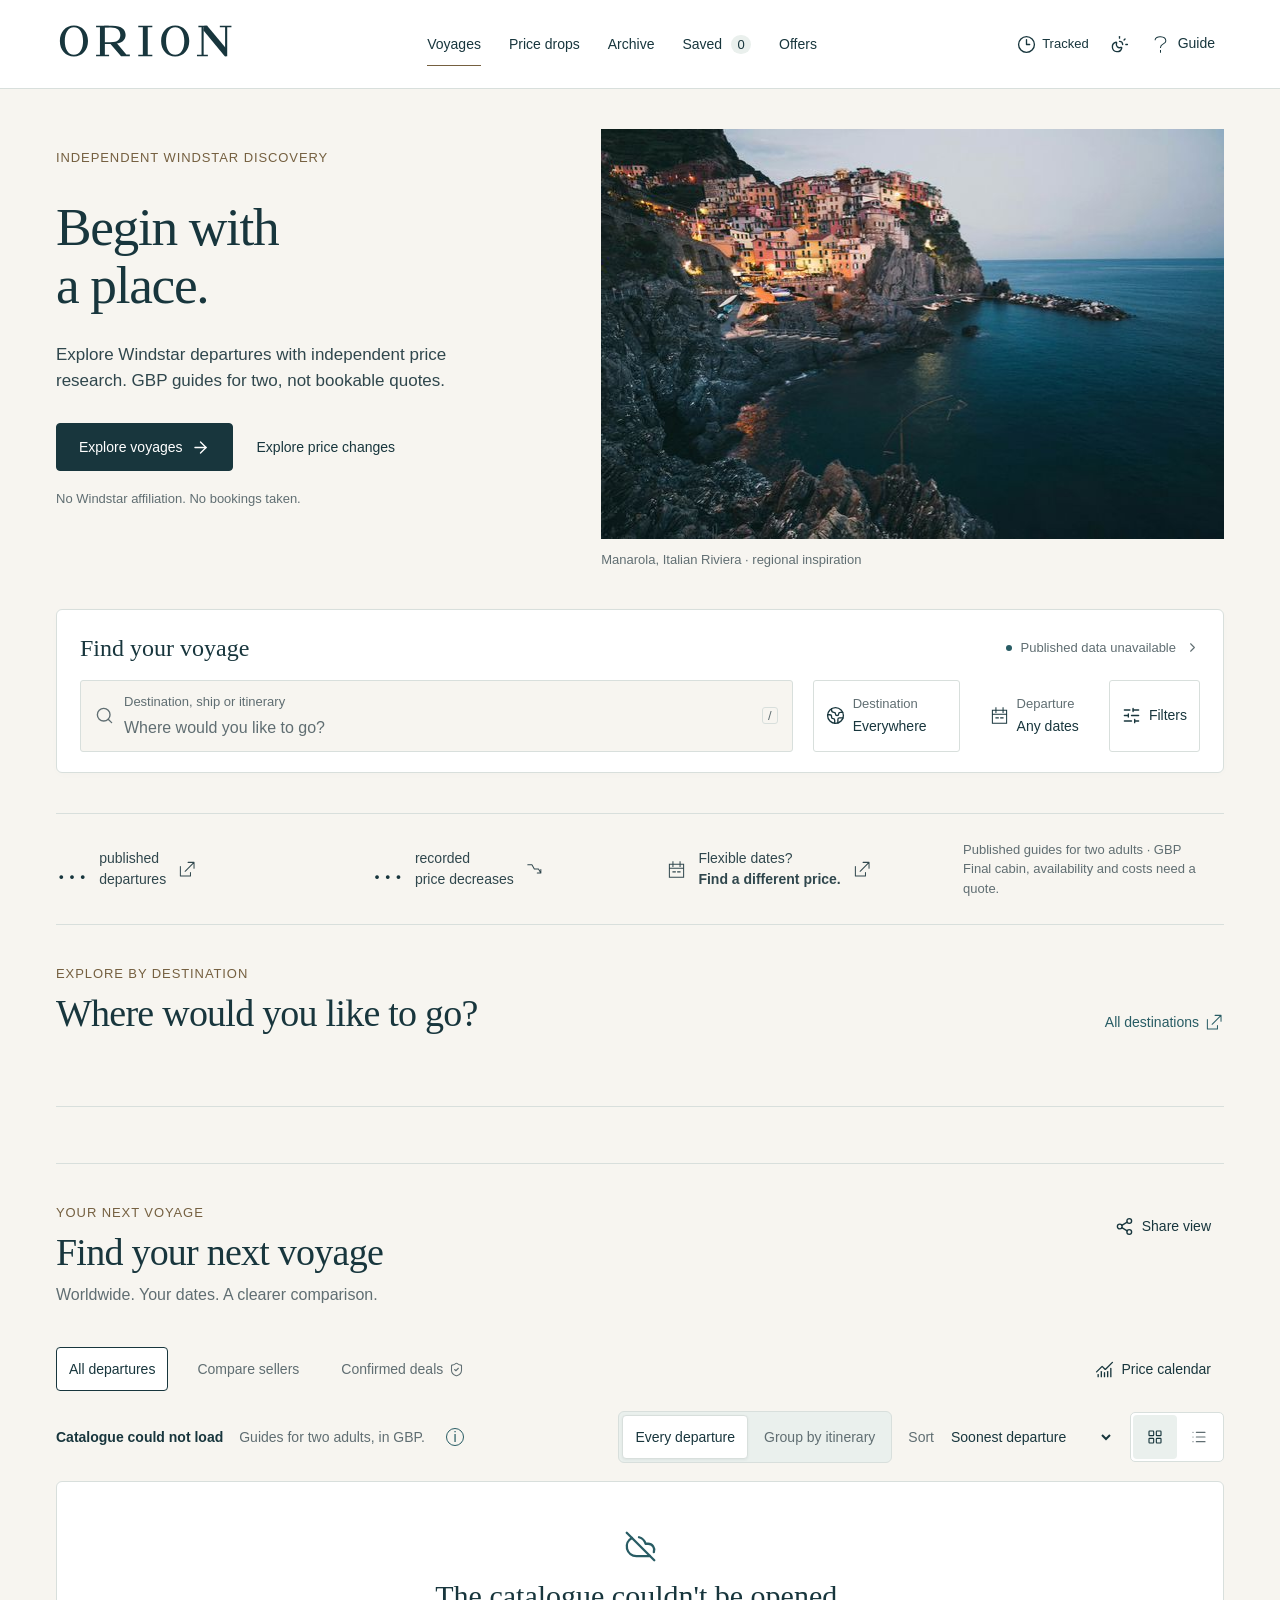
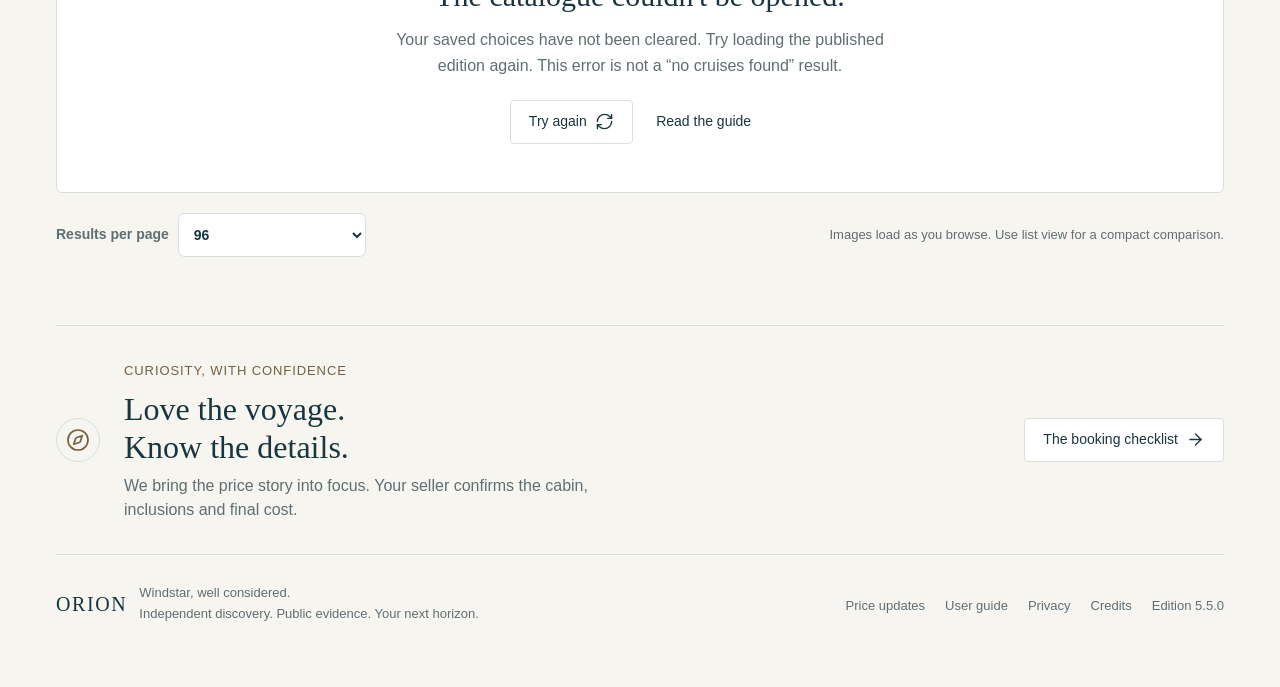
==== commit ae3d21ac: "Release ORION 5.5.0: price watches, delivery checks and verified publication" ====
--- a/index.html
+++ b/index.html
@@ -6,49 +6,145 @@
 <meta name="robots" content="noindex,nofollow"><meta name="referrer" content="no-referrer">
 <meta name="description" content="Explore Windstar departures, compare published fares and make a better-informed shortlist. Public research, not live booking quotes.">
 <meta http-equiv="Content-Security-Policy" content="default-src 'self'; script-src 'self'; style-src 'self' 'unsafe-inline'; img-src 'self' data:; connect-src 'self'; font-src 'self'; object-src 'none'; base-uri 'none'; form-action 'none'">
-<meta name="orion-catalogue" content="data/catalogue.603aeac8dad200.json"><meta name="orion-release" content="5.4.2">
-<script src="assets/catalogue-bootstrap.js?v=2cc7716723a5"></script>
+<meta name="orion-catalogue" content="data/catalogue.f56a105b56817b.json"><meta name="orion-release" content="5.5.0">
+<script src="assets/catalogue-bootstrap.js?v=3da449725060"></script>
 <title>ORION · Begin with a place.</title>
 <meta property="og:type" content="website"><meta property="og:title" content="ORION · Begin with a place."><meta property="og:description" content="Independent Windstar discovery with dated price evidence. Final quote and availability to confirm."><meta property="og:image" content="https://olly-j.github.io/orion-windstar-explorer/assets/imagery/orion-share.png"><meta property="og:image:width" content="1200"><meta property="og:image:height" content="630"><meta name="twitter:card" content="summary_large_image">
-<link rel="preload" as="image" href="assets/imagery/mediterranean-hero.jpg" imagesrcset="assets/imagery/mediterranean-card.jpg 640w, assets/imagery/mediterranean-hero.jpg 1280w" imagesizes="(max-width: 760px) calc(100vw - 40px), 50vw"><link rel="icon" href="assets/favicon.svg" type="image/svg+xml"><link rel="stylesheet" href="assets/app.css?v=2cc7716723a5">
-<link rel="stylesheet" href="assets/decisions.css?v=2cc7716723a5"><script defer src="assets/vendor/chart.umd.js"></script><script defer src="assets/filters.js?v=2cc7716723a5"></script><link rel="stylesheet" href="assets/watches.css?v=2cc7716723a5"><script defer src="assets/price-watches.js?v=2cc7716723a5"></script><script defer src="assets/catalogue-contract.js?v=2cc7716723a5"></script><script defer src="assets/questions.js?v=2cc7716723a5"></script><script defer src="assets/app.js?v=2cc7716723a5"></script>
-<link rel="stylesheet" href="assets/experience.css?v=2cc7716723a5">
-<link rel="stylesheet" href="assets/craft-tokens.css?v=2cc7716723a5">
+<link rel="preload" as="image" href="assets/imagery/mediterranean-hero.jpg" imagesrcset="assets/imagery/mediterranean-card.jpg 640w, assets/imagery/mediterranean-hero.jpg 1280w" imagesizes="(max-width: 760px) calc(100vw - 40px), 50vw"><link rel="icon" href="assets/favicon.svg" type="image/svg+xml"><link rel="stylesheet" href="assets/app.css?v=3da449725060">
+<link rel="stylesheet" href="assets/decisions.css?v=3da449725060"><script defer src="assets/vendor/chart.umd.js"></script><script defer src="assets/filters.js?v=3da449725060"></script><link rel="stylesheet" href="assets/watches.css?v=3da449725060"><script defer src="assets/price-watches.js?v=3da449725060"></script><script defer src="assets/catalogue-contract.js?v=3da449725060"></script><script defer src="assets/questions.js?v=3da449725060"></script><script defer src="assets/app.js?v=3da449725060"></script>
+<link rel="stylesheet" href="assets/experience.css?v=3da449725060">
+<link rel="stylesheet" href="assets/craft-tokens.css?v=3da449725060">
 </head>
 <body>
+<svg id="orion-icon-sprite" aria-hidden="true" focusable="false" width="0" height="0" style="position:absolute;overflow:hidden" xmlns="http://www.w3.org/2000/svg"><symbol id="orion-icon-arrow-right" viewBox="0 0 24 24" fill="none" stroke="currentColor" stroke-width="1.7" stroke-linecap="round" stroke-linejoin="round">
+  <path d="M5 12h14" />
+  <path d="m12 5 7 7-7 7" />
+</symbol><symbol id="orion-icon-arrow-up-right" viewBox="0 0 32 32"><path d="M132 11 L132 27 L149 27 L149 21 M140 19 L155 4 M145 4 L155 4 L155 14" transform="translate(-128 0)" fill="none" stroke="currentColor" stroke-width="1.7" stroke-linecap="round" stroke-linejoin="round" /></symbol><symbol id="orion-icon-chart-no-axes-combined" viewBox="0 0 24 24" fill="none" stroke="currentColor" stroke-width="1.7" stroke-linecap="round" stroke-linejoin="round">
+  <path d="M12 16v5" />
+  <path d="M16 14.639V21" />
+  <path d="M20 10.656V21" />
+  <path d="m22 3-8.646 8.646a.5.5 0 0 1-.708 0L9.354 8.354a.5.5 0 0 0-.707 0L2 15" />
+  <path d="M4 18.463V21" />
+  <path d="M8 14.656V21" />
+</symbol><symbol id="orion-icon-check" viewBox="0 0 24 24" fill="none" stroke="currentColor" stroke-width="1.7" stroke-linecap="round" stroke-linejoin="round">
+  <path d="M20 6 9 17l-5-5" />
+</symbol><symbol id="orion-icon-chevron-left" viewBox="0 0 24 24" fill="none" stroke="currentColor" stroke-width="1.7" stroke-linecap="round" stroke-linejoin="round">
+  <path d="m15 18-6-6 6-6" />
+</symbol><symbol id="orion-icon-chevron-right" viewBox="0 0 24 24" fill="none" stroke="currentColor" stroke-width="1.7" stroke-linecap="round" stroke-linejoin="round">
+  <path d="m9 18 6-6-6-6" />
+</symbol><symbol id="orion-icon-clock-3" viewBox="0 0 24 24" fill="none" stroke="currentColor" stroke-width="1.7" stroke-linecap="round" stroke-linejoin="round">
+  <circle cx="12" cy="12" r="10" />
+  <path d="M12 6v6h4" />
+</symbol><symbol id="orion-icon-cloud-off" viewBox="0 0 24 24" fill="none" stroke="currentColor" stroke-width="1.7" stroke-linecap="round" stroke-linejoin="round">
+  <path d="M10.94 5.274A7 7 0 0 1 15.71 10h1.79a4.5 4.5 0 0 1 4.222 6.057" />
+  <path d="M18.796 18.81A4.5 4.5 0 0 1 17.5 19H9A7 7 0 0 1 5.79 5.78" />
+  <path d="m2 2 20 20" />
+</symbol><symbol id="orion-icon-compass" viewBox="0 0 24 24" fill="none" stroke="currentColor" stroke-width="1.7" stroke-linecap="round" stroke-linejoin="round">
+  <circle cx="12" cy="12" r="10" />
+  <path d="m16.24 7.76-1.804 5.411a2 2 0 0 1-1.265 1.265L7.76 16.24l1.804-5.411a2 2 0 0 1 1.265-1.265z" />
+</symbol><symbol id="orion-icon-copy" viewBox="0 0 24 24" fill="none" stroke="currentColor" stroke-width="1.7" stroke-linecap="round" stroke-linejoin="round">
+  <rect width="14" height="14" x="8" y="8" rx="2" ry="2" />
+  <path d="M4 16c-1.1 0-2-.9-2-2V4c0-1.1.9-2 2-2h10c1.1 0 2 .9 2 2" />
+</symbol><symbol id="orion-icon-download" viewBox="0 0 24 24" fill="none" stroke="currentColor" stroke-width="1.7" stroke-linecap="round" stroke-linejoin="round">
+  <path d="M12 15V3" />
+  <path d="M21 15v4a2 2 0 0 1-2 2H5a2 2 0 0 1-2-2v-4" />
+  <path d="m7 10 5 5 5-5" />
+</symbol><symbol id="orion-icon-globe-2" viewBox="0 0 24 24" fill="none" stroke="currentColor" stroke-width="1.7" stroke-linecap="round" stroke-linejoin="round">
+  <path d="M21.54 15H17a2 2 0 0 0-2 2v4.54" />
+  <path d="M7 3.34V5a3 3 0 0 0 3 3a2 2 0 0 1 2 2c0 1.1.9 2 2 2a2 2 0 0 0 2-2c0-1.1.9-2 2-2h3.17" />
+  <path d="M11 21.95V18a2 2 0 0 0-2-2a2 2 0 0 1-2-2v-1a2 2 0 0 0-2-2H2.05" />
+  <circle cx="12" cy="12" r="10" />
+</symbol><symbol id="orion-icon-layout-grid" viewBox="0 0 24 24" fill="none" stroke="currentColor" stroke-width="1.7" stroke-linecap="round" stroke-linejoin="round">
+  <rect width="7" height="7" x="3" y="3" rx="1" />
+  <rect width="7" height="7" x="14" y="3" rx="1" />
+  <rect width="7" height="7" x="14" y="14" rx="1" />
+  <rect width="7" height="7" x="3" y="14" rx="1" />
+</symbol><symbol id="orion-icon-list" viewBox="0 0 24 24" fill="none" stroke="currentColor" stroke-width="1.7" stroke-linecap="round" stroke-linejoin="round">
+  <path d="M3 5h.01" />
+  <path d="M3 12h.01" />
+  <path d="M3 19h.01" />
+  <path d="M8 5h13" />
+  <path d="M8 12h13" />
+  <path d="M8 19h13" />
+</symbol><symbol id="orion-icon-refresh-cw" viewBox="0 0 24 24" fill="none" stroke="currentColor" stroke-width="1.7" stroke-linecap="round" stroke-linejoin="round">
+  <path d="M3 12a9 9 0 0 1 9-9 9.75 9.75 0 0 1 6.74 2.74L21 8" />
+  <path d="M21 3v5h-5" />
+  <path d="M21 12a9 9 0 0 1-9 9 9.75 9.75 0 0 1-6.74-2.74L3 16" />
+  <path d="M8 16H3v5" />
+</symbol><symbol id="orion-icon-search" viewBox="0 0 24 24" fill="none" stroke="currentColor" stroke-width="1.7" stroke-linecap="round" stroke-linejoin="round">
+  <path d="m21 21-4.34-4.34" />
+  <circle cx="11" cy="11" r="8" />
+</symbol><symbol id="orion-icon-share-2" viewBox="0 0 24 24" fill="none" stroke="currentColor" stroke-width="1.7" stroke-linecap="round" stroke-linejoin="round">
+  <circle cx="18" cy="5" r="3" />
+  <circle cx="6" cy="12" r="3" />
+  <circle cx="18" cy="19" r="3" />
+  <line x1="8.59" x2="15.42" y1="13.51" y2="17.49" />
+  <line x1="15.41" x2="8.59" y1="6.51" y2="10.49" />
+</symbol><symbol id="orion-icon-shield-check" viewBox="0 0 24 24" fill="none" stroke="currentColor" stroke-width="1.7" stroke-linecap="round" stroke-linejoin="round">
+  <path d="M20 13c0 5-3.5 7.5-7.66 8.95a1 1 0 0 1-.67-.01C7.5 20.5 4 18 4 13V6a1 1 0 0 1 1-1c2 0 4.5-1.2 6.24-2.72a1.17 1.17 0 0 1 1.52 0C14.51 3.81 17 5 19 5a1 1 0 0 1 1 1z" />
+  <path d="m9 12 2 2 4-4" />
+</symbol><symbol id="orion-icon-ship" viewBox="0 0 24 24" fill="none" stroke="currentColor" stroke-width="1.7" stroke-linecap="round" stroke-linejoin="round">
+  <path d="M12 2v2" />
+  <path d="M12 9.189V13" />
+  <path d="M19 12V6a2 2 0 00-2-2H7a2 2 0 00-2 2v6" />
+  <path d="M19.38 19A11.6 11.6 0 0021 13l-8.188-3.639a2 2 0 00-1.624 0L3 13.001a11.6 11.6 0 002.81 7.76" />
+  <path d="M2 20c.6.5 1.2 1 2.5 1 2.5 0 2.5-2 5-2 1.3 0 1.9.5 2.5 1s1.2 1 2.5 1c2.5 0 2.5-2 5-2 1.3 0 1.9.5 2.5 1" />
+</symbol><symbol id="orion-icon-sliders-horizontal" viewBox="0 0 24 24" fill="none" stroke="currentColor" stroke-width="1.7" stroke-linecap="round" stroke-linejoin="round">
+  <path d="M10 5H3" />
+  <path d="M12 19H3" />
+  <path d="M14 3v4" />
+  <path d="M16 17v4" />
+  <path d="M21 12h-9" />
+  <path d="M21 19h-5" />
+  <path d="M21 5h-7" />
+  <path d="M8 10v4" />
+  <path d="M8 12H3" />
+</symbol><symbol id="orion-icon-sun-moon" viewBox="0 0 24 24" fill="none" stroke="currentColor" stroke-width="1.7" stroke-linecap="round" stroke-linejoin="round">
+  <path d="M12 2v2" />
+  <path d="M14.837 16.385a6 6 0 1 1-7.223-7.222c.624-.147.97.66.715 1.248a4 4 0 0 0 5.26 5.259c.589-.255 1.396.09 1.248.715" />
+  <path d="M16 12a4 4 0 0 0-4-4" />
+  <path d="m19 5-1.256 1.256" />
+  <path d="M20 12h2" />
+</symbol><symbol id="orion-icon-trending-down" viewBox="0 0 32 32"><path d="M3 8 L10 8 L14 15 L21 15 L25 22 M19 22 L25 22 L25 16" transform="translate(0 0)" fill="none" stroke="currentColor" stroke-width="1.7" stroke-linecap="round" stroke-linejoin="round" /></symbol><symbol id="orion-icon-x" viewBox="0 0 24 24" fill="none" stroke="currentColor" stroke-width="1.7" stroke-linecap="round" stroke-linejoin="round">
+  <path d="M18 6 6 18" />
+  <path d="m6 6 12 12" />
+</symbol><symbol id="orion-icon-bookmark-check" viewBox="0 0 24 24" fill="none" stroke="currentColor" stroke-width="1.7" stroke-linecap="round" stroke-linejoin="round">
+  <path d="M17 3a2 2 0 0 1 2 2v15a1 1 0 0 1-1.496.868l-4.512-2.578a2 2 0 0 0-1.984 0l-4.512 2.578A1 1 0 0 1 5 20V5a2 2 0 0 1 2-2z" />
+  <path d="m9 10 2 2 4-4" />
+</symbol><symbol id="orion-icon-notebook-pen" viewBox="0 0 32 32"><path d="M5 5 V27 M13 9 V27 M21 5 V23" fill="none" stroke="currentColor" stroke-width="1.7" stroke-linecap="square" stroke-linejoin="miter" /></symbol><symbol id="orion-icon-file-check-2" viewBox="0 0 32 32"><path d="M7 3 H23 V29 H7 Z M11 10 H19 M11 16 H19 M11 22 H16" fill="none" stroke="currentColor" stroke-width="1.7" stroke-linecap="square" stroke-linejoin="miter" /></symbol><symbol id="orion-icon-columns-3" viewBox="0 0 32 32"><path d="M3 8 H13 V25 H3 Z M19 8 H29 V25 H19 Z M16 3 V29" fill="none" stroke="currentColor" stroke-width="1.7" stroke-linecap="square" stroke-linejoin="miter" /></symbol><symbol id="orion-icon-circle-help" viewBox="0 0 32 32"><path d="M7 8 C7 1 25 1 25 10 C25 16 16 14 16 21 M16 26 V29" fill="none" stroke="currentColor" stroke-width="1.7" stroke-linecap="square" stroke-linejoin="miter" /></symbol><symbol id="orion-icon-calendar-days" viewBox="0 0 32 32"><path d="M4 7 H28 V29 H4 Z M4 14 H28 M10 3 V11 M22 3 V11 M10 20 H14 M18 20 H22" fill="none" stroke="currentColor" stroke-width="1.7" stroke-linecap="square" stroke-linejoin="miter" /></symbol><symbol id="orion-icon-bookmark" viewBox="0 0 32 32"><path d="M8 3 H24 V29 L16 23 L8 29 Z" fill="none" stroke="currentColor" stroke-width="1.7" stroke-linecap="square" stroke-linejoin="miter" /></symbol></svg>
 <a class="skip-link" href="#results">Skip to voyages</a>
 <header class="site-header"><div class="header-inner">
 <a class="wordmark craft-wordmark" href="./" aria-label="ORION. Independent Windstar discovery. Home."><img class="craft-logo logo-light" src="assets/orion-logo.svg" alt="ORION" width="164" height="35"><img class="craft-logo logo-dark" src="assets/orion-logo-reverse.svg" alt="" aria-hidden="true" width="164" height="35"></a>
 <nav class="main-nav" aria-label="Main navigation"><button data-view="all" aria-current="page">Voyages</button><button data-view="drops">Price drops</button><button data-view="archive">Archive</button><button data-view="saved">Saved <span id="savedCount" class="nav-count">0</span></button><button data-view="offers">Offers</button></nav>
-<div class="header-tools"><button class="icon-btn" id="watchButton" data-action="watches" aria-label="Tracked prices"><svg class="icon" aria-hidden="true"><use href="assets/icons.svg#clock-3"></use></svg><span class="tracked-label">Tracked</span><span class="watch-badge" id="watchBadge" hidden>0</span></button><button class="icon-btn" id="themeButton" data-action="theme" aria-label="Appearance: system" data-tip="appearance"><svg class="icon" aria-hidden="true"><use href="assets/icons.svg#sun-moon"></use></svg></button><button class="button quiet help-trigger" aria-label="Guide to ORION" data-action="help" data-topic="start"><svg class="icon" aria-hidden="true"><use href="assets/icons.svg#circle-help"></use></svg><span>Guide</span></button></div>
+<div class="header-tools"><button class="icon-btn" id="watchButton" data-action="watches" aria-label="Tracked prices"><svg class="icon" aria-hidden="true"><use href="#orion-icon-clock-3"></use></svg><span class="tracked-label">Tracked</span><span class="watch-badge" id="watchBadge" hidden>0</span></button><button class="icon-btn" id="themeButton" data-action="theme" aria-label="Appearance: system" data-tip="appearance"><svg class="icon" aria-hidden="true"><use href="#orion-icon-sun-moon"></use></svg></button><button class="button quiet help-trigger" aria-label="Guide to ORION" data-action="help" data-topic="start"><svg class="icon" aria-hidden="true"><use href="#orion-icon-circle-help"></use></svg><span>Guide</span></button></div>
 </div></header>
 <main class="shell" id="main">
 <section class="hero destination-hero premium-opening" aria-labelledby="pageTitle">
-<div class="hero-copy"><div class="eyebrow">INDEPENDENT WINDSTAR DISCOVERY</div><h1 id="pageTitle">Begin with<br>a place.</h1><p id="pageIntro">Explore Windstar departures with independent price research. GBP guides for two, not bookable quotes.</p><div class="hero-actions"><button class="button primary" data-action="browse">Explore voyages <svg class="icon" aria-hidden="true"><use href="assets/icons.svg#arrow-right"></use></svg></button><button class="hero-text-link" data-view="drops">Explore price changes</button></div><p class="hero-independence">No Windstar affiliation. No bookings taken.</p><span id="heroDropCount" hidden></span></div>
+<div class="hero-copy"><div class="eyebrow">INDEPENDENT WINDSTAR DISCOVERY</div><h1 id="pageTitle">Begin with<br>a place.</h1><p id="pageIntro">Explore Windstar departures with independent price research. GBP guides for two, not bookable quotes.</p><div class="hero-actions"><button class="button primary" data-action="browse">Explore voyages <svg class="icon" aria-hidden="true"><use href="#orion-icon-arrow-right"></use></svg></button><button class="hero-text-link" data-view="drops">Explore price changes</button></div><p class="hero-independence">No Windstar affiliation. No bookings taken.</p><span id="heroDropCount" hidden></span></div>
 <figure class="hero-image"><img src="assets/imagery/mediterranean-hero.jpg" srcset="assets/imagery/mediterranean-card.jpg 640w, assets/imagery/mediterranean-hero.jpg 1280w" sizes="(max-width: 760px) calc(100vw - 40px), 50vw" alt="Manarola on the Italian Riviera, shown as destination inspiration" width="1280" height="854" fetchpriority="high" decoding="async"><figcaption>Manarola, Italian Riviera <span aria-hidden="true">·</span> regional inspiration</figcaption></figure>
 </section>
-<div class="search-dock" id="voyageSearch"><div class="search-heading"><span class="search-title">Find your voyage</span><button class="data-pill" data-action="status"><span class="status-light" aria-hidden="true"></span><span id="snapshotLabel">Reading the saved snapshot…</span><svg class="icon sm" aria-hidden="true"><use href="assets/icons.svg#chevron-right"></use></svg></button></div><div class="filter-bar" id="filterBar" role="search" aria-label="Find a Windstar voyage"><label class="search-field" for="query"><svg class="icon" aria-hidden="true"><use href="assets/icons.svg#search"></use></svg><span class="search-input-wrap"><span class="field-caption">Destination, ship or itinerary</span><input id="query" type="search" aria-label="Search places, voyages or a ship" placeholder="Where would you like to go?" autocomplete="off"></span><kbd aria-hidden="true">/</kbd></label><button class="filter-button destination-filter" id="regionButton" data-action="filters" data-focus="regionChoices"><svg class="icon" aria-hidden="true"><use href="assets/icons.svg#globe-2"></use></svg><span class="filter-value"><span class="field-caption">Destination</span><span id="regionLabel">Everywhere</span></span><svg class="icon sm" aria-hidden="true"><use href="assets/icons.svg#chevron-down"></use></svg></button><button class="filter-button" id="whenButton" data-action="filters" data-focus="filterFrom"><svg class="icon" aria-hidden="true"><use href="assets/icons.svg#calendar-days"></use></svg><span class="filter-value"><span class="field-caption">Departure</span><span id="whenLabel">Any dates</span></span></button><button class="filter-button more-filter" data-action="filters"><svg class="icon" aria-hidden="true"><use href="assets/icons.svg#sliders-horizontal"></use></svg>Filters <span id="filterCount" class="tiny-count" hidden>0</span></button></div></div>
+<div class="search-dock" id="voyageSearch"><div class="search-heading"><span class="search-title">Find your voyage</span><button class="data-pill" data-action="status"><span class="status-light" aria-hidden="true"></span><span id="snapshotLabel">Reading the saved snapshot…</span><svg class="icon sm" aria-hidden="true"><use href="#orion-icon-chevron-right"></use></svg></button></div><div class="filter-bar" id="filterBar" role="search" aria-label="Find a Windstar voyage"><label class="search-field" for="query"><svg class="icon" aria-hidden="true"><use href="#orion-icon-search"></use></svg><span class="search-input-wrap"><span class="field-caption">Destination, ship or itinerary</span><input id="query" type="search" aria-label="Search places, voyages or a ship" placeholder="Where would you like to go?" autocomplete="off"></span><kbd aria-hidden="true">/</kbd></label><button class="filter-button destination-filter" id="regionButton" data-action="filters" data-focus="regionChoices"><svg class="icon" aria-hidden="true"><use href="#orion-icon-globe-2"></use></svg><span class="filter-value"><span class="field-caption">Destination</span><span id="regionLabel">Everywhere</span></span><svg class="icon sm" aria-hidden="true"><use href="#orion-icon-chevron-right" transform="rotate(90 12 12)"></use></svg></button><button class="filter-button" id="whenButton" data-action="filters" data-focus="filterFrom"><svg class="icon" aria-hidden="true"><use href="#orion-icon-calendar-days"></use></svg><span class="filter-value"><span class="field-caption">Departure</span><span id="whenLabel">Any dates</span></span></button><button class="filter-button more-filter" data-action="filters"><svg class="icon" aria-hidden="true"><use href="#orion-icon-sliders-horizontal"></use></svg>Filters <span id="filterCount" class="tiny-count" hidden>0</span></button></div></div>
 <div class="freshness-line" id="freshnessLine" aria-live="polite"></div><div id="staleBanner" class="notice-banner" hidden></div>
-<section class="pulse decision-pulse" aria-label="Explore cruise options"><button data-view="all"><span id="productCount" class="pulse-value">…</span><span>published<br>departures</span><svg class="icon" aria-hidden="true"><use href="assets/icons.svg#arrow-up-right"></use></svg></button><button data-view="drops"><span id="dropCount" class="pulse-value">…</span><span>recorded<br>price decreases</span><svg class="icon" aria-hidden="true"><use href="assets/icons.svg#trending-down"></use></svg></button><button data-action="calendar"><svg class="icon" aria-hidden="true"><use href="assets/icons.svg#calendar-days"></use></svg><span>Flexible dates?<br><strong>Find a different price.</strong></span><svg class="icon" aria-hidden="true"><use href="assets/icons.svg#arrow-up-right"></use></svg></button><span class="pulse-footnote">Published guides for two adults · GBP<br>Final cabin, availability and costs need a quote.</span><span id="agencyCount" hidden></span><span id="archiveCount" hidden></span></section>
-<section class="destination-browser" id="destinationBrowser" aria-labelledby="destinationTitle"><div class="destination-label"><div><div class="eyebrow">EXPLORE BY DESTINATION</div><h2 id="destinationTitle">Where would you like to go?</h2></div><button class="text-link" data-action="filters" data-focus="regionChoices">All destinations <svg class="icon" aria-hidden="true"><use href="assets/icons.svg#arrow-up-right"></use></svg></button></div><div class="destination-rail" id="destinationRail"></div></section>
+<section class="pulse decision-pulse" aria-label="Explore cruise options"><button data-view="all"><span id="productCount" class="pulse-value">…</span><span>published<br>departures</span><svg class="icon" aria-hidden="true"><use href="#orion-icon-arrow-up-right"></use></svg></button><button data-view="drops"><span id="dropCount" class="pulse-value">…</span><span>recorded<br>price decreases</span><svg class="icon" aria-hidden="true"><use href="#orion-icon-trending-down"></use></svg></button><button data-action="calendar"><svg class="icon" aria-hidden="true"><use href="#orion-icon-calendar-days"></use></svg><span>Flexible dates?<br><strong>Find a different price.</strong></span><svg class="icon" aria-hidden="true"><use href="#orion-icon-arrow-up-right"></use></svg></button><span class="pulse-footnote">Published guides for two adults · GBP<br>Final cabin, availability and costs need a quote.</span><span id="agencyCount" hidden></span><span id="archiveCount" hidden></span></section>
+<section class="destination-browser" id="destinationBrowser" aria-labelledby="destinationTitle"><div class="destination-label"><div><div class="eyebrow">EXPLORE BY DESTINATION</div><h2 id="destinationTitle">Where would you like to go?</h2></div><button class="text-link" data-action="filters" data-focus="regionChoices">All destinations <svg class="icon" aria-hidden="true"><use href="#orion-icon-arrow-up-right"></use></svg></button></div><div class="destination-rail" id="destinationRail"></div></section>
 <aside class="editorial-note" id="heroFeature" aria-label="A closer look at the price evidence"></aside>
 <section id="exploreSection" aria-labelledby="exploreTitle">
-<div class="section-top"><div><div class="eyebrow">YOUR NEXT VOYAGE</div><h2 id="exploreTitle">Find your next voyage</h2><p class="subtle" id="sectionSub">Worldwide. Your dates. A clearer comparison.</p></div><div class="top-actions"><button class="button quiet" data-action="share-search" aria-label="Share view and search filters"><svg class="icon" aria-hidden="true"><use href="assets/icons.svg#share-2"></use></svg><span>Share view</span></button><button class="button quiet" id="exportButton" data-action="export" hidden><svg class="icon" aria-hidden="true"><use href="assets/icons.svg#download"></use></svg>Export saved</button></div></div>
+<div class="section-top"><div><div class="eyebrow">YOUR NEXT VOYAGE</div><h2 id="exploreTitle">Find your next voyage</h2><p class="subtle" id="sectionSub">Worldwide. Your dates. A clearer comparison.</p></div><div class="top-actions"><button class="button quiet" data-action="share-search" aria-label="Share view and search filters"><svg class="icon" aria-hidden="true"><use href="#orion-icon-share-2"></use></svg><span>Share view</span></button><button class="button quiet" id="exportButton" data-action="export" hidden><svg class="icon" aria-hidden="true"><use href="#orion-icon-download"></use></svg>Export saved</button></div></div>
 <div class="active-chips" id="chips" role="group" aria-label="Active filters"></div>
-<div class="results-toolbar"><div class="quick-views" role="group" aria-label="Evidence view"><button data-quick="all" aria-pressed="true">All departures</button><button data-quick="agency" aria-pressed="false">Compare sellers</button><button data-quick="verified" aria-pressed="false">Confirmed deals <svg class="icon sm" aria-hidden="true"><use href="assets/icons.svg#shield-check"></use></svg></button></div><button class="button quiet calendar-toggle" id="calendarToggle" data-action="calendar" aria-expanded="false" aria-controls="calendarPanel"><svg class="icon" aria-hidden="true"><use href="assets/icons.svg#chart-no-axes-combined"></use></svg>Price calendar</button></div>
+<div class="results-toolbar"><div class="quick-views" role="group" aria-label="Evidence view"><button data-quick="all" aria-pressed="true">All departures</button><button data-quick="agency" aria-pressed="false">Compare sellers</button><button data-quick="verified" aria-pressed="false">Confirmed deals <svg class="icon sm" aria-hidden="true"><use href="#orion-icon-shield-check"></use></svg></button></div><button class="button quiet calendar-toggle" id="calendarToggle" data-action="calendar" aria-expanded="false" aria-controls="calendarPanel"><svg class="icon" aria-hidden="true"><use href="#orion-icon-chart-no-axes-combined"></use></svg>Price calendar</button></div>
 <section class="calendar-panel" id="calendarPanel" hidden aria-labelledby="calendarTitle"><div class="chart-title"><div><h3 id="calendarTitle">Different dates. Different guides.</h3><p>Cruises that start and end within each month. Different voyages and categories may be shown. <button class="info-btn" data-action="tip" data-tip="calendar" aria-label="About the price calendar">i</button></p></div><label class="select-small"><span class="sr-only">Calendar year</span><select id="calendarYear"></select></label></div><div class="chart-wrap calendar-chart"><canvas id="calendarChart" role="img" aria-label="Lowest estimated price for two for cruises starting and ending in each month"></canvas></div><div id="calendarFallback"></div><details class="chart-data"><summary>Read the chart data</summary><div id="calendarTable"></div></details></section>
-<details id="archiveBrief" class="archive-brief" hidden><summary>About the earlier prices</summary><div id="archiveCoverageContent"></div></details><div class="result-meta"><div><strong id="resultCount" aria-live="polite">Loading voyages…</strong><span id="resultNote" class="muted">Guides for two adults, in GBP.</span><button class="info-btn" data-action="tip" data-tip="guide" aria-label="What does the price guide include?">i</button></div><div class="display-controls"><div class="group-switch" role="group" aria-label="Group cruise results"><button data-group="departures" aria-pressed="true">Every departure</button><button data-group="itineraries" aria-pressed="false">Group by itinerary</button></div><label class="sort-control" for="sort"><span>Sort</span><select id="sort" aria-label="Sort voyages"><option value="date">Soonest departure</option><option value="price">Lowest guide price</option><option value="drop">Largest recorded drop</option><option value="daily">Lowest guide per day</option><option value="latest">Furthest ahead</option><option value="history">Most archived dates</option><option value="oldest">Oldest recovered price</option></select></label><div class="view-switch" role="group" aria-label="Results display"><button data-layout="cards" aria-pressed="true" aria-label="Card view"><svg class="icon" aria-hidden="true"><use href="assets/icons.svg#layout-grid"></use></svg></button><button data-layout="list" aria-pressed="false" aria-label="List view"><svg class="icon" aria-hidden="true"><use href="assets/icons.svg#list"></use></svg></button></div></div></div>
+<details id="archiveBrief" class="archive-brief" hidden><summary>About the earlier prices</summary><div id="archiveCoverageContent"></div></details><div class="result-meta"><div><strong id="resultCount" aria-live="polite">Loading voyages…</strong><span id="resultNote" class="muted">Guides for two adults, in GBP.</span><button class="info-btn" data-action="tip" data-tip="guide" aria-label="What does the price guide include?">i</button></div><div class="display-controls"><div class="group-switch" role="group" aria-label="Group cruise results"><button data-group="departures" aria-pressed="true">Every departure</button><button data-group="itineraries" aria-pressed="false">Group by itinerary</button></div><label class="sort-control" for="sort"><span>Sort</span><select id="sort" aria-label="Sort voyages"><option value="date">Soonest departure</option><option value="price">Lowest guide price</option><option value="drop">Largest recorded drop</option><option value="daily">Lowest guide per day</option><option value="latest">Furthest ahead</option><option value="history">Most archived dates</option><option value="oldest">Oldest recovered price</option></select></label><div class="view-switch" role="group" aria-label="Results display"><button data-layout="cards" aria-pressed="true" aria-label="Card view"><svg class="icon" aria-hidden="true"><use href="#orion-icon-layout-grid"></use></svg></button><button data-layout="list" aria-pressed="false" aria-label="List view"><svg class="icon" aria-hidden="true"><use href="#orion-icon-list"></use></svg></button></div></div></div>
 <p id="savedNotice" class="saved-notice" hidden>Saved on this browser only. These are not bookings or alerts. <button class="inline-link" data-action="help" data-topic="saved">How saved voyages work</button></p>
 <div id="results" class="voyage-grid" tabindex="-1"><div class="loading-state" role="status"><span class="spinner"></span><h3>Opening the voyage catalogue</h3><p>Loading the latest published edition, with its source dates.</p></div></div>
 <div class="results-capacity"><label for="pageSize">Results per page <select id="pageSize"><option value="48">48</option><option value="96" selected>96</option><option value="240">240</option><option value="all">All matching voyages</option></select></label><span>Images load as you browse. Use list view for a compact comparison.</span></div><nav id="pagination" class="pagination" aria-label="Voyage result pages" hidden></nav>
 </section>
-<section id="offersSection" hidden aria-labelledby="offersTitle"><div class="section-top"><div><h2 id="offersTitle">Terms worth reading</h2><p class="subtle">A public benefit is a route to investigate, not an automatic discount.</p></div><button class="button quiet" data-action="help" data-topic="offers"><svg class="icon" aria-hidden="true"><use href="assets/icons.svg#circle-help"></use></svg>How combinations work</button></div><label class="checkline excluded-toggle"><input type="checkbox" id="showExcluded"> Show excluded or expired examples</label><div class="offer-grid" id="offerGrid"></div></section>
-<section class="bottom-guide"><div class="guide-mark"><svg class="icon" aria-hidden="true"><use href="assets/icons.svg#compass"></use></svg></div><div><span class="eyebrow">CURIOSITY, WITH CONFIDENCE</span><h2>Love the voyage.<br>Know the details.</h2><p>We bring the price story into focus. Your seller confirms the cabin, inclusions and final cost.</p></div><button class="button secondary" data-action="help" data-topic="sellers">The booking checklist <svg class="icon" aria-hidden="true"><use href="assets/icons.svg#arrow-right"></use></svg></button></section>
-<footer class="site-footer"><div class="footer-brand"><strong>ORION<span class="footer-star" aria-hidden="true">✦</span></strong><span>Windstar, well considered.<br>Independent discovery. Public evidence. Your next horizon.</span></div><div class="footer-links"><button data-action="status">Price updates</button><a href="help.html">User guide</a><button data-action="help" data-topic="privacy">Privacy</button><a href="assets/THIRD_PARTY_NOTICES.txt" target="_blank" rel="noopener noreferrer">Credits</a><span id="buildLabel">Edition 5.4.2</span></div></footer>
+<section id="offersSection" hidden aria-labelledby="offersTitle"><div class="section-top"><div><h2 id="offersTitle">Terms worth reading</h2><p class="subtle">A public benefit is a route to investigate, not an automatic discount.</p></div><button class="button quiet" data-action="help" data-topic="offers"><svg class="icon" aria-hidden="true"><use href="#orion-icon-circle-help"></use></svg>How combinations work</button></div><label class="checkline excluded-toggle"><input type="checkbox" id="showExcluded"> Show excluded or expired examples</label><div class="offer-grid" id="offerGrid"></div></section>
+<section class="bottom-guide"><div class="guide-mark"><svg class="icon" aria-hidden="true"><use href="#orion-icon-compass"></use></svg></div><div><span class="eyebrow">CURIOSITY, WITH CONFIDENCE</span><h2>Love the voyage.<br>Know the details.</h2><p>We bring the price story into focus. Your seller confirms the cabin, inclusions and final cost.</p></div><button class="button secondary" data-action="help" data-topic="sellers">The booking checklist <svg class="icon" aria-hidden="true"><use href="#orion-icon-arrow-right"></use></svg></button></section>
+<footer class="site-footer"><div class="footer-brand"><strong>ORION<span class="footer-star" aria-hidden="true">✦</span></strong><span>Windstar, well considered.<br>Independent discovery. Public evidence. Your next horizon.</span></div><div class="footer-links"><button data-action="status">Price updates</button><a href="help.html">User guide</a><button data-action="help" data-topic="privacy">Privacy</button><a href="assets/THIRD_PARTY_NOTICES.txt" target="_blank" rel="noopener noreferrer">Credits</a><span id="buildLabel">Edition 5.5.0</span></div></footer>
 </main>
-<div class="compare-tray" id="compareTray" hidden><div><span class="tray-label">YOUR COMPARISON</span><strong id="compareCount">0 voyages selected</strong><button class="tray-toggle" data-action="toggle-comparison-tray" aria-expanded="false" aria-controls="compareNames">Details</button><span id="compareNames"></span></div><div class="tray-actions"><button class="button tray-clear" data-action="clear-compare">Clear</button><button class="button primary light-primary" data-action="compare">Compare <span id="compareButtonCount">0</span><svg class="icon" aria-hidden="true"><use href="assets/icons.svg#arrow-right"></use></svg></button></div></div>
+<div class="compare-tray" id="compareTray" hidden><div><span class="tray-label">YOUR COMPARISON</span><strong id="compareCount">0 voyages selected</strong><button class="tray-toggle" data-action="toggle-comparison-tray" aria-expanded="false" aria-controls="compareNames">Details</button><span id="compareNames"></span></div><div class="tray-actions"><button class="button tray-clear" data-action="clear-compare">Clear</button><button class="button primary light-primary" data-action="compare">Compare <span id="compareButtonCount">0</span><svg class="icon" aria-hidden="true"><use href="#orion-icon-arrow-right"></use></svg></button></div></div>
 <dialog class="filter-dialog flexible-filters" id="filterDialog" aria-labelledby="filterTitle"><form id="filterForm" method="dialog">
-<div class="dialog-head"><div><span class="eyebrow">YOUR PLANS. YOUR CHOICES.</span><h2 id="filterTitle">Find your kind of cruise</h2><p class="filter-intro">Choose several ships or places. Set the length and price that work for you.</p></div><button type="button" class="icon-btn close" data-close="filterDialog" aria-label="Close filters"><svg class="icon" aria-hidden="true"><use href="assets/icons.svg#x"></use></svg></button></div>
+<div class="dialog-head"><div><span class="eyebrow">YOUR PLANS. YOUR CHOICES.</span><h2 id="filterTitle">Find your kind of cruise</h2><p class="filter-intro">Choose several ships or places. Set the length and price that work for you.</p></div><button type="button" class="icon-btn close" data-close="filterDialog" aria-label="Close filters"><svg class="icon" aria-hidden="true"><use href="#orion-icon-x"></use></svg></button></div>
 <div class="dialog-content">
 <fieldset class="filter-section"><legend>When would you like to go?</legend><div class="date-presets"><button type="button" data-preset="90">Next 90 days</button><button type="button" data-preset="2027">2027</button><button type="button" data-preset="2028">2028</button><button type="button" data-preset="2029">2029</button></div><div class="form-grid"><label for="filterFrom">Earliest departure<input type="date" id="filterFrom" name="from" aria-describedby="travelWindowHelp"></label><label for="filterTo">Cruise ends by<input type="date" id="filterTo" name="to" aria-describedby="travelWindowHelp rangeErrors"></label></div><p id="travelWindowHelp" class="filter-hint">Your whole cruise must fit between these dates, inclusive. Estimated end dates are marked. Allow extra time for flights and transfers.</p></fieldset>
 <div class="range-sections"><fieldset class="filter-section"><legend>How long?</legend><div class="range-inputs"><label for="filterMinDays">Minimum days<input type="number" inputmode="numeric" min="1" max="365" step="1" id="filterMinDays" placeholder="Any"></label><span class="range-to" aria-hidden="true">to</span><label for="filterMaxDays">Maximum days<input type="number" inputmode="numeric" min="1" max="365" step="1" id="filterMaxDays" placeholder="Any" aria-describedby="rangeErrors"></label></div><div class="duration-shortcuts"><button type="button" data-length="7,7">Exactly 7</button><button type="button" data-length="7,10">7–10</button><button type="button" data-length="10,14">10–14</button><button type="button" data-length=",">Any length</button></div><p class="filter-hint">Set both fields to the same number for an exact length. Uses the publisher’s trip length.</p></fieldset>
@@ -57,13 +153,13 @@
 <fieldset class="filter-section" id="regionSection"><legend>Where would you go?</legend><p class="selection-hint">Select several regions to explore them together.</p><div id="regionChoices" class="choice-grid" aria-label="Destinations" tabindex="-1"></div><button type="button" class="inline-link clear-choices" data-clear-choices="regions">Clear destination choices</button></fieldset>
 <details class="advanced-filters"><summary>Cabin and trip type</summary><div class="form-grid"><label for="filterKind">Trip type<select id="filterKind"><option value="">Any type</option><option value="Cruise">Cruise only</option><option value="Collector / combined cruise">Combined voyages</option><option value="Tour or special bundle">Cruise and land tour</option></select></label><label for="filterCabin">Specific fare category<select id="filterCabin"><option value="">Lowest published price</option></select></label></div><p class="filter-hint">Category codes come from the supplier. The exact cabin and package need a written quote.</p></details>
 <p id="rangeErrors" class="range-errors" role="status"></p>
-</div><div class="dialog-foot"><div><button type="button" class="button quiet" data-action="reset-filter-form">Clear all</button><span id="filterPreview" class="filter-preview" role="status"></span></div><button class="button primary" type="submit" id="applyFilters">Show voyages <svg class="icon" aria-hidden="true"><use href="assets/icons.svg#arrow-right"></use></svg></button></div></form></dialog>
+</div><div class="dialog-foot"><div><button type="button" class="button quiet" data-action="reset-filter-form">Clear all</button><span id="filterPreview" class="filter-preview" role="status"></span></div><button class="button primary" type="submit" id="applyFilters">Show voyages <svg class="icon" aria-hidden="true"><use href="#orion-icon-arrow-right"></use></svg></button></div></form></dialog>
 <dialog class="voyage-dialog" id="voyageDialog" aria-labelledby="voyageTitle"><div id="voyageContent"></div></dialog>
-<dialog class="comparison-dialog" id="comparisonDialog" aria-labelledby="comparisonTitle"><div class="dialog-head"><div><span class="eyebrow">LOOK AT THE WHOLE PICTURE</span><h2 id="comparisonTitle">Your voyages, side by side</h2></div><button class="icon-btn close" data-close="comparisonDialog" aria-label="Close comparison"><svg class="icon" aria-hidden="true"><use href="assets/icons.svg#x"></use></svg></button></div><div class="dialog-content" id="comparisonContent"></div></dialog>
-<dialog class="help-dialog" id="helpDialog" aria-labelledby="helpTitle"><div class="dialog-head"><div><span class="eyebrow">YOUR FIELD GUIDE</span><h2 id="helpTitle">Make the most of ORION.</h2></div><button class="icon-btn close" data-close="helpDialog" aria-label="Close help"><svg class="icon" aria-hidden="true"><use href="assets/icons.svg#x"></use></svg></button></div><div class="help-search"><label class="search-field" for="helpSearch"><svg class="icon" aria-hidden="true"><use href="assets/icons.svg#search"></use></svg><input id="helpSearch" type="search" aria-label="Search the ORION guide" placeholder="Search the guide…" autocomplete="off"></label></div><div class="help-layout"><nav id="helpNav" aria-label="Help topics"></nav><article id="helpArticle" class="help-article" tabindex="-1"></article></div></dialog>
-<dialog class="status-dialog" id="statusDialog" aria-labelledby="statusTitle"><div class="dialog-head"><div><span class="eyebrow">COLLECTED. CHECKED. PUBLISHED.</span><h2 id="statusTitle">The dates behind the data</h2></div><button class="icon-btn close" data-close="statusDialog" aria-label="Close data status"><svg class="icon" aria-hidden="true"><use href="assets/icons.svg#x"></use></svg></button></div><div class="dialog-content" id="statusContent"></div></dialog>
-<div id="tipPopover" class="tip-popover" popover="auto" role="dialog" aria-labelledby="tipTitle"><h3 id="tipTitle"></h3><p id="tipText"></p><button class="text-link" id="tipMore">Read the guide <svg class="icon sm" aria-hidden="true"><use href="assets/icons.svg#arrow-right"></use></svg></button></div>
-<dialog id="questionDialog" class="question-dialog" aria-labelledby="questionTitle"><header class="dialog-header"><div><span class="eyebrow">THE NEXT QUESTION</span><h2 id="questionTitle">Questions for your shortlist</h2></div><button class="icon-btn close" data-close="questionDialog" aria-label="Close comparison questions"><svg class="icon" aria-hidden="true"><use href="assets/icons.svg#x"></use></svg></button></header><div class="dialog-body"><p id="questionScope">An editable draft for the departures you selected. It copies text only. Nothing is sent.</p><label for="comparisonQuestionText">Departure details and questions to confirm</label><textarea id="comparisonQuestionText" rows="15" spellcheck="true"></textarea><p class="subtle">Remove any personal details before sharing. ORION keeps no copy of this draft.</p><button class="button primary" data-action="copy-comparison-questions">Copy questions <svg class="icon" aria-hidden="true"><use href="assets/icons.svg#copy"></use></svg></button></div></dialog>
+<dialog class="comparison-dialog" id="comparisonDialog" aria-labelledby="comparisonTitle"><div class="dialog-head"><div><span class="eyebrow">LOOK AT THE WHOLE PICTURE</span><h2 id="comparisonTitle">Your voyages, side by side</h2></div><button class="icon-btn close" data-close="comparisonDialog" aria-label="Close comparison"><svg class="icon" aria-hidden="true"><use href="#orion-icon-x"></use></svg></button></div><div class="dialog-content" id="comparisonContent"></div></dialog>
+<dialog class="help-dialog" id="helpDialog" aria-labelledby="helpTitle"><div class="dialog-head"><div><span class="eyebrow">YOUR FIELD GUIDE</span><h2 id="helpTitle">Make the most of ORION.</h2></div><button class="icon-btn close" data-close="helpDialog" aria-label="Close help"><svg class="icon" aria-hidden="true"><use href="#orion-icon-x"></use></svg></button></div><div class="help-search"><label class="search-field" for="helpSearch"><svg class="icon" aria-hidden="true"><use href="#orion-icon-search"></use></svg><input id="helpSearch" type="search" aria-label="Search the ORION guide" placeholder="Search the guide…" autocomplete="off"></label></div><div class="help-layout"><nav id="helpNav" aria-label="Help topics"></nav><article id="helpArticle" class="help-article" tabindex="-1"></article></div></dialog>
+<dialog class="status-dialog" id="statusDialog" aria-labelledby="statusTitle"><div class="dialog-head"><div><span class="eyebrow">COLLECTED. CHECKED. PUBLISHED.</span><h2 id="statusTitle">The dates behind the data</h2></div><button class="icon-btn close" data-close="statusDialog" aria-label="Close data status"><svg class="icon" aria-hidden="true"><use href="#orion-icon-x"></use></svg></button></div><div class="dialog-content" id="statusContent"></div></dialog>
+<div id="tipPopover" class="tip-popover" popover="auto" role="dialog" aria-labelledby="tipTitle"><h3 id="tipTitle"></h3><p id="tipText"></p><button class="text-link" id="tipMore">Read the guide <svg class="icon sm" aria-hidden="true"><use href="#orion-icon-arrow-right"></use></svg></button></div>
+<dialog id="questionDialog" class="question-dialog" aria-labelledby="questionTitle"><header class="dialog-header"><div><span class="eyebrow">THE NEXT QUESTION</span><h2 id="questionTitle">Questions for your shortlist</h2></div><button class="icon-btn close" data-close="questionDialog" aria-label="Close comparison questions"><svg class="icon" aria-hidden="true"><use href="#orion-icon-x"></use></svg></button></header><div class="dialog-body"><p id="questionScope">An editable draft for the departures you selected. It copies text only. Nothing is sent.</p><label for="comparisonQuestionText">Departure details and questions to confirm</label><textarea id="comparisonQuestionText" rows="15" spellcheck="true"></textarea><p class="subtle">Remove any personal details before sharing. ORION keeps no copy of this draft.</p><button class="button primary" data-action="copy-comparison-questions">Copy questions <svg class="icon" aria-hidden="true"><use href="#orion-icon-copy"></use></svg></button></div></dialog>
 <div id="toast" class="toast" role="status" aria-live="polite" hidden></div>
 <noscript><div class="no-script">Enable JavaScript to search the catalogue, or read the <a href="GUIDE.md">plain-text guide and price limitations</a>.</div></noscript>
 <dialog id="watchDialog" class="watch-dialog" aria-labelledby="watchTitle"><div class="dialog-head"><h2 id="watchTitle">Tracked prices</h2><button class="icon-btn close" data-close="watchDialog" aria-label="Close tracked prices">×</button></div><div class="dialog-content"><p class="watch-scope">Saved here. Checks work while this page is open. No email or closed-page alerts.</p><div id="watchEditor" hidden></div><section id="watchListSection" aria-labelledby="watchListTitle"><h3 id="watchListTitle">Your targets</h3><div id="watchList"></div></section><section id="watchInboxSection" aria-labelledby="watchInboxTitle"><h3 id="watchInboxTitle">Price changes</h3><div id="watchInbox" aria-live="polite"></div></section><details class="watch-delivery"><summary>How checks and notifications work</summary><div id="watchDelivery"></div><div class="watch-buttons"><button class="button secondary" type="button" data-action="enable-notices">Enable desktop notices</button><button class="button secondary" type="button" data-action="test-notice">Test in-page delivery</button></div><p>Checks use new published data while ORION is open. A saved target is not a background alert. Reloading does not contact a supplier.</p></details></div></dialog></body></html>
--- a/assets/experience.css
+++ b/assets/experience.css
@@ -173,6 +173,13 @@
 .data-table td{font-size:14px;padding:16px 14px;overflow-wrap:anywhere;vertical-align:top}
 .data-table small,.data-table td strong{font-size:13px}
 .list-title{font:400 23px/1.25 var(--serif);min-height:44px}
+/* Keep expanded seller qualifications within readable result columns. */
+#results .list-wrap .data-table{table-layout:fixed;min-width:1100px}
+#results .list-wrap .data-table th:nth-child(1),#results .list-wrap .data-table th:nth-child(3){width:28%}
+#results .list-wrap .data-table th:nth-child(2),#results .list-wrap .data-table th:nth-child(5){width:12%}
+#results .list-wrap .data-table th:nth-child(4){width:20%}
+#results .list-wrap .data-table .money{white-space:normal}
+#results .list-wrap .data-table .money>strong{white-space:nowrap}
 .row-actions{flex-wrap:wrap;gap:8px}
 .results-capacity,.pagination{font-size:14px;gap:12px;flex-wrap:wrap}
 .results-capacity select{min-height:44px;font-size:14px}
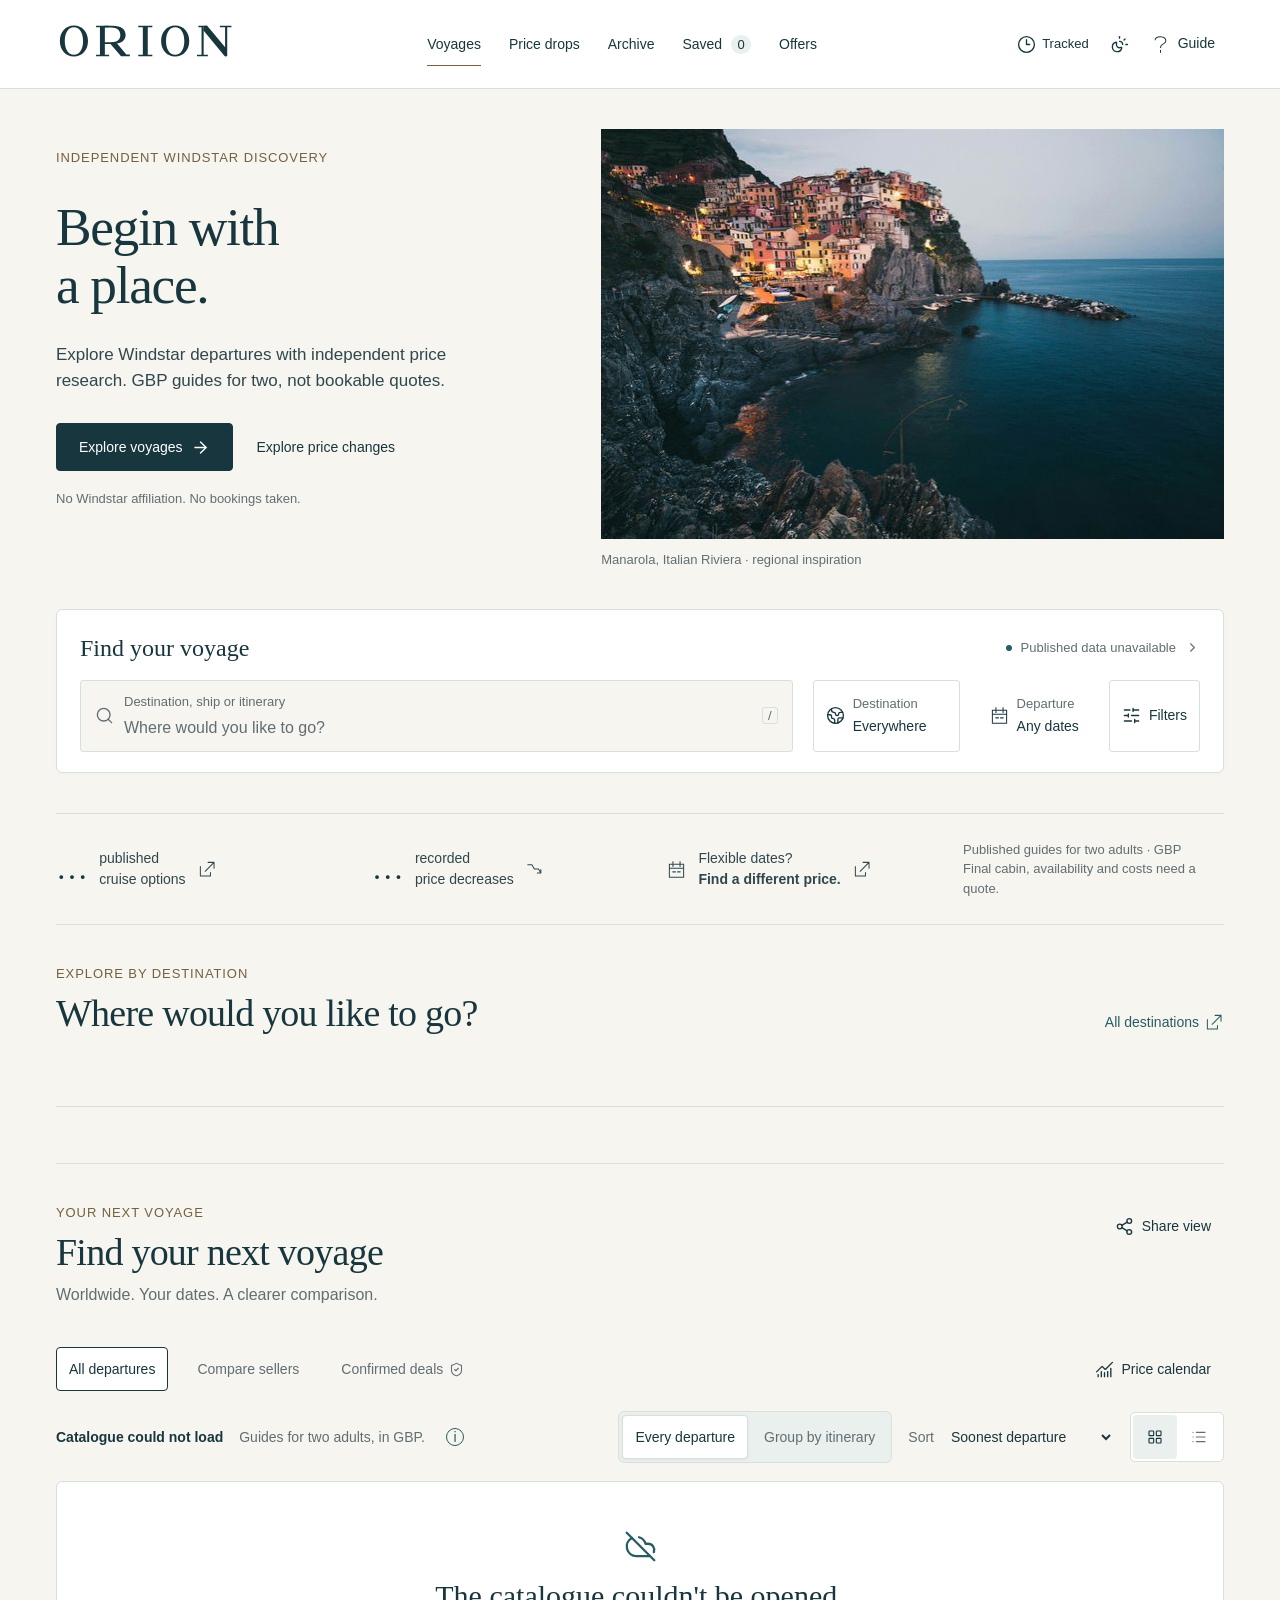
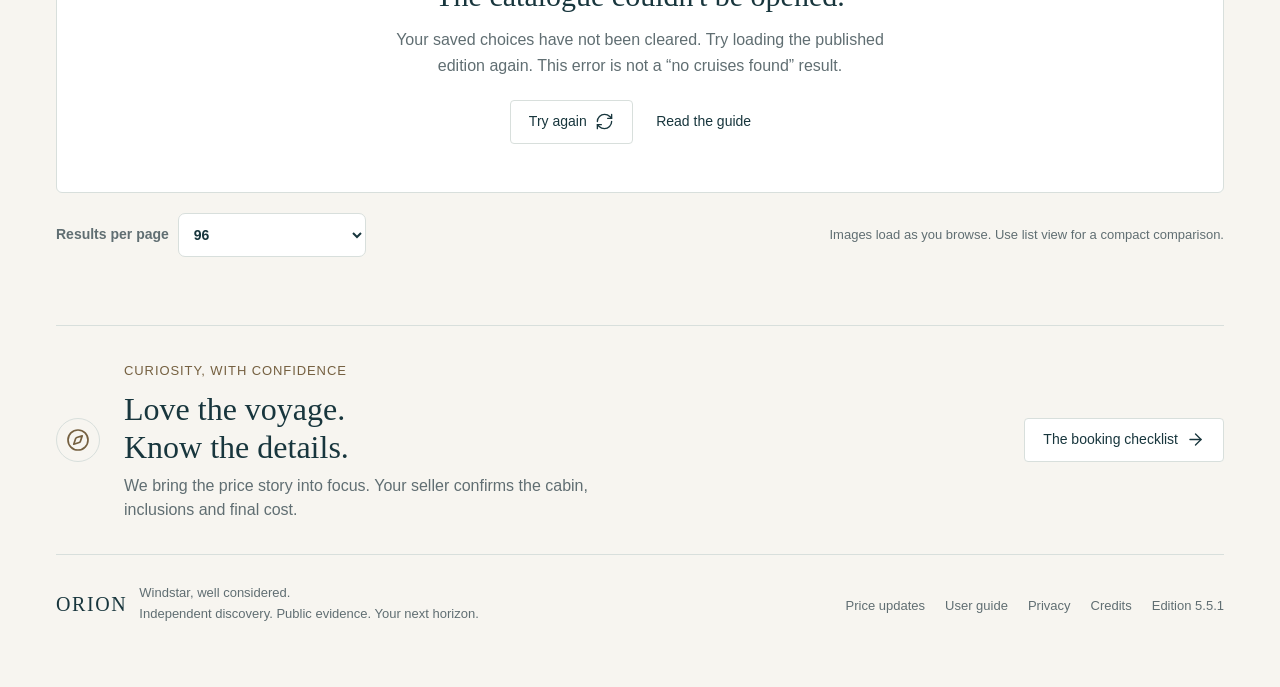
==== commit 48525bc8: "Release ORION 5.5.1: price watches, delivery checks and verified publication" ====
--- a/index.html
+++ b/index.html
@@ -6,14 +6,14 @@
 <meta name="robots" content="noindex,nofollow"><meta name="referrer" content="no-referrer">
 <meta name="description" content="Explore Windstar departures, compare published fares and make a better-informed shortlist. Public research, not live booking quotes.">
 <meta http-equiv="Content-Security-Policy" content="default-src 'self'; script-src 'self'; style-src 'self' 'unsafe-inline'; img-src 'self' data:; connect-src 'self'; font-src 'self'; object-src 'none'; base-uri 'none'; form-action 'none'">
-<meta name="orion-catalogue" content="data/catalogue.f56a105b56817b.json"><meta name="orion-release" content="5.5.0">
-<script src="assets/catalogue-bootstrap.js?v=3da449725060"></script>
+<meta name="orion-catalogue" content="data/catalogue.5aa8338f88648e.json"><meta name="orion-release" content="5.5.1">
+<script src="assets/catalogue-bootstrap.js?v=2e969ab6f85e"></script>
 <title>ORION · Begin with a place.</title>
 <meta property="og:type" content="website"><meta property="og:title" content="ORION · Begin with a place."><meta property="og:description" content="Independent Windstar discovery with dated price evidence. Final quote and availability to confirm."><meta property="og:image" content="https://olly-j.github.io/orion-windstar-explorer/assets/imagery/orion-share.png"><meta property="og:image:width" content="1200"><meta property="og:image:height" content="630"><meta name="twitter:card" content="summary_large_image">
-<link rel="preload" as="image" href="assets/imagery/mediterranean-hero.jpg" imagesrcset="assets/imagery/mediterranean-card.jpg 640w, assets/imagery/mediterranean-hero.jpg 1280w" imagesizes="(max-width: 760px) calc(100vw - 40px), 50vw"><link rel="icon" href="assets/favicon.svg" type="image/svg+xml"><link rel="stylesheet" href="assets/app.css?v=3da449725060">
-<link rel="stylesheet" href="assets/decisions.css?v=3da449725060"><script defer src="assets/vendor/chart.umd.js"></script><script defer src="assets/filters.js?v=3da449725060"></script><link rel="stylesheet" href="assets/watches.css?v=3da449725060"><script defer src="assets/price-watches.js?v=3da449725060"></script><script defer src="assets/catalogue-contract.js?v=3da449725060"></script><script defer src="assets/questions.js?v=3da449725060"></script><script defer src="assets/app.js?v=3da449725060"></script>
-<link rel="stylesheet" href="assets/experience.css?v=3da449725060">
-<link rel="stylesheet" href="assets/craft-tokens.css?v=3da449725060">
+<link rel="preload" as="image" href="assets/imagery/mediterranean-hero.jpg" imagesrcset="assets/imagery/mediterranean-card.jpg 640w, assets/imagery/mediterranean-hero.jpg 1280w" imagesizes="(max-width: 760px) calc(100vw - 40px), 50vw"><link rel="icon" href="assets/favicon.svg" type="image/svg+xml"><link rel="stylesheet" href="assets/app.css?v=2e969ab6f85e">
+<link rel="stylesheet" href="assets/decisions.css?v=2e969ab6f85e"><script defer src="assets/vendor/chart.umd.js"></script><script defer src="assets/filters.js?v=2e969ab6f85e"></script><link rel="stylesheet" href="assets/watches.css?v=2e969ab6f85e"><script defer src="assets/price-watches.js?v=2e969ab6f85e"></script><script defer src="assets/catalogue-contract.js?v=2e969ab6f85e"></script><script defer src="assets/questions.js?v=2e969ab6f85e"></script><script defer src="assets/app.js?v=2e969ab6f85e"></script>
+<link rel="stylesheet" href="assets/experience.css?v=2e969ab6f85e">
+<link rel="stylesheet" href="assets/craft-tokens.css?v=2e969ab6f85e">
 </head>
 <body>
 <svg id="orion-icon-sprite" aria-hidden="true" focusable="false" width="0" height="0" style="position:absolute;overflow:hidden" xmlns="http://www.w3.org/2000/svg"><symbol id="orion-icon-arrow-right" viewBox="0 0 24 24" fill="none" stroke="currentColor" stroke-width="1.7" stroke-linecap="round" stroke-linejoin="round">
@@ -125,7 +125,7 @@
 </section>
 <div class="search-dock" id="voyageSearch"><div class="search-heading"><span class="search-title">Find your voyage</span><button class="data-pill" data-action="status"><span class="status-light" aria-hidden="true"></span><span id="snapshotLabel">Reading the saved snapshot…</span><svg class="icon sm" aria-hidden="true"><use href="#orion-icon-chevron-right"></use></svg></button></div><div class="filter-bar" id="filterBar" role="search" aria-label="Find a Windstar voyage"><label class="search-field" for="query"><svg class="icon" aria-hidden="true"><use href="#orion-icon-search"></use></svg><span class="search-input-wrap"><span class="field-caption">Destination, ship or itinerary</span><input id="query" type="search" aria-label="Search places, voyages or a ship" placeholder="Where would you like to go?" autocomplete="off"></span><kbd aria-hidden="true">/</kbd></label><button class="filter-button destination-filter" id="regionButton" data-action="filters" data-focus="regionChoices"><svg class="icon" aria-hidden="true"><use href="#orion-icon-globe-2"></use></svg><span class="filter-value"><span class="field-caption">Destination</span><span id="regionLabel">Everywhere</span></span><svg class="icon sm" aria-hidden="true"><use href="#orion-icon-chevron-right" transform="rotate(90 12 12)"></use></svg></button><button class="filter-button" id="whenButton" data-action="filters" data-focus="filterFrom"><svg class="icon" aria-hidden="true"><use href="#orion-icon-calendar-days"></use></svg><span class="filter-value"><span class="field-caption">Departure</span><span id="whenLabel">Any dates</span></span></button><button class="filter-button more-filter" data-action="filters"><svg class="icon" aria-hidden="true"><use href="#orion-icon-sliders-horizontal"></use></svg>Filters <span id="filterCount" class="tiny-count" hidden>0</span></button></div></div>
 <div class="freshness-line" id="freshnessLine" aria-live="polite"></div><div id="staleBanner" class="notice-banner" hidden></div>
-<section class="pulse decision-pulse" aria-label="Explore cruise options"><button data-view="all"><span id="productCount" class="pulse-value">…</span><span>published<br>departures</span><svg class="icon" aria-hidden="true"><use href="#orion-icon-arrow-up-right"></use></svg></button><button data-view="drops"><span id="dropCount" class="pulse-value">…</span><span>recorded<br>price decreases</span><svg class="icon" aria-hidden="true"><use href="#orion-icon-trending-down"></use></svg></button><button data-action="calendar"><svg class="icon" aria-hidden="true"><use href="#orion-icon-calendar-days"></use></svg><span>Flexible dates?<br><strong>Find a different price.</strong></span><svg class="icon" aria-hidden="true"><use href="#orion-icon-arrow-up-right"></use></svg></button><span class="pulse-footnote">Published guides for two adults · GBP<br>Final cabin, availability and costs need a quote.</span><span id="agencyCount" hidden></span><span id="archiveCount" hidden></span></section>
+<section class="pulse decision-pulse" aria-label="Explore cruise options"><button data-view="all"><span id="productCount" class="pulse-value">…</span><span>published<br>cruise options</span><svg class="icon" aria-hidden="true"><use href="#orion-icon-arrow-up-right"></use></svg></button><button data-view="drops"><span id="dropCount" class="pulse-value">…</span><span>recorded<br>price decreases</span><svg class="icon" aria-hidden="true"><use href="#orion-icon-trending-down"></use></svg></button><button data-action="calendar"><svg class="icon" aria-hidden="true"><use href="#orion-icon-calendar-days"></use></svg><span>Flexible dates?<br><strong>Find a different price.</strong></span><svg class="icon" aria-hidden="true"><use href="#orion-icon-arrow-up-right"></use></svg></button><span class="pulse-footnote">Published guides for two adults · GBP<br>Final cabin, availability and costs need a quote.</span><span id="agencyCount" hidden></span><span id="archiveCount" hidden></span></section>
 <section class="destination-browser" id="destinationBrowser" aria-labelledby="destinationTitle"><div class="destination-label"><div><div class="eyebrow">EXPLORE BY DESTINATION</div><h2 id="destinationTitle">Where would you like to go?</h2></div><button class="text-link" data-action="filters" data-focus="regionChoices">All destinations <svg class="icon" aria-hidden="true"><use href="#orion-icon-arrow-up-right"></use></svg></button></div><div class="destination-rail" id="destinationRail"></div></section>
 <aside class="editorial-note" id="heroFeature" aria-label="A closer look at the price evidence"></aside>
 <section id="exploreSection" aria-labelledby="exploreTitle">
@@ -140,7 +140,7 @@
 </section>
 <section id="offersSection" hidden aria-labelledby="offersTitle"><div class="section-top"><div><h2 id="offersTitle">Terms worth reading</h2><p class="subtle">A public benefit is a route to investigate, not an automatic discount.</p></div><button class="button quiet" data-action="help" data-topic="offers"><svg class="icon" aria-hidden="true"><use href="#orion-icon-circle-help"></use></svg>How combinations work</button></div><label class="checkline excluded-toggle"><input type="checkbox" id="showExcluded"> Show excluded or expired examples</label><div class="offer-grid" id="offerGrid"></div></section>
 <section class="bottom-guide"><div class="guide-mark"><svg class="icon" aria-hidden="true"><use href="#orion-icon-compass"></use></svg></div><div><span class="eyebrow">CURIOSITY, WITH CONFIDENCE</span><h2>Love the voyage.<br>Know the details.</h2><p>We bring the price story into focus. Your seller confirms the cabin, inclusions and final cost.</p></div><button class="button secondary" data-action="help" data-topic="sellers">The booking checklist <svg class="icon" aria-hidden="true"><use href="#orion-icon-arrow-right"></use></svg></button></section>
-<footer class="site-footer"><div class="footer-brand"><strong>ORION<span class="footer-star" aria-hidden="true">✦</span></strong><span>Windstar, well considered.<br>Independent discovery. Public evidence. Your next horizon.</span></div><div class="footer-links"><button data-action="status">Price updates</button><a href="help.html">User guide</a><button data-action="help" data-topic="privacy">Privacy</button><a href="assets/THIRD_PARTY_NOTICES.txt" target="_blank" rel="noopener noreferrer">Credits</a><span id="buildLabel">Edition 5.5.0</span></div></footer>
+<footer class="site-footer"><div class="footer-brand"><strong>ORION<span class="footer-star" aria-hidden="true">✦</span></strong><span>Windstar, well considered.<br>Independent discovery. Public evidence. Your next horizon.</span></div><div class="footer-links"><button data-action="status">Price updates</button><a href="help.html">User guide</a><button data-action="help" data-topic="privacy">Privacy</button><a href="assets/THIRD_PARTY_NOTICES.txt" target="_blank" rel="noopener noreferrer">Credits</a><span id="buildLabel">Edition 5.5.1</span></div></footer>
 </main>
 <div class="compare-tray" id="compareTray" hidden><div><span class="tray-label">YOUR COMPARISON</span><strong id="compareCount">0 voyages selected</strong><button class="tray-toggle" data-action="toggle-comparison-tray" aria-expanded="false" aria-controls="compareNames">Details</button><span id="compareNames"></span></div><div class="tray-actions"><button class="button tray-clear" data-action="clear-compare">Clear</button><button class="button primary light-primary" data-action="compare">Compare <span id="compareButtonCount">0</span><svg class="icon" aria-hidden="true"><use href="#orion-icon-arrow-right"></use></svg></button></div></div>
 <dialog class="filter-dialog flexible-filters" id="filterDialog" aria-labelledby="filterTitle"><form id="filterForm" method="dialog">
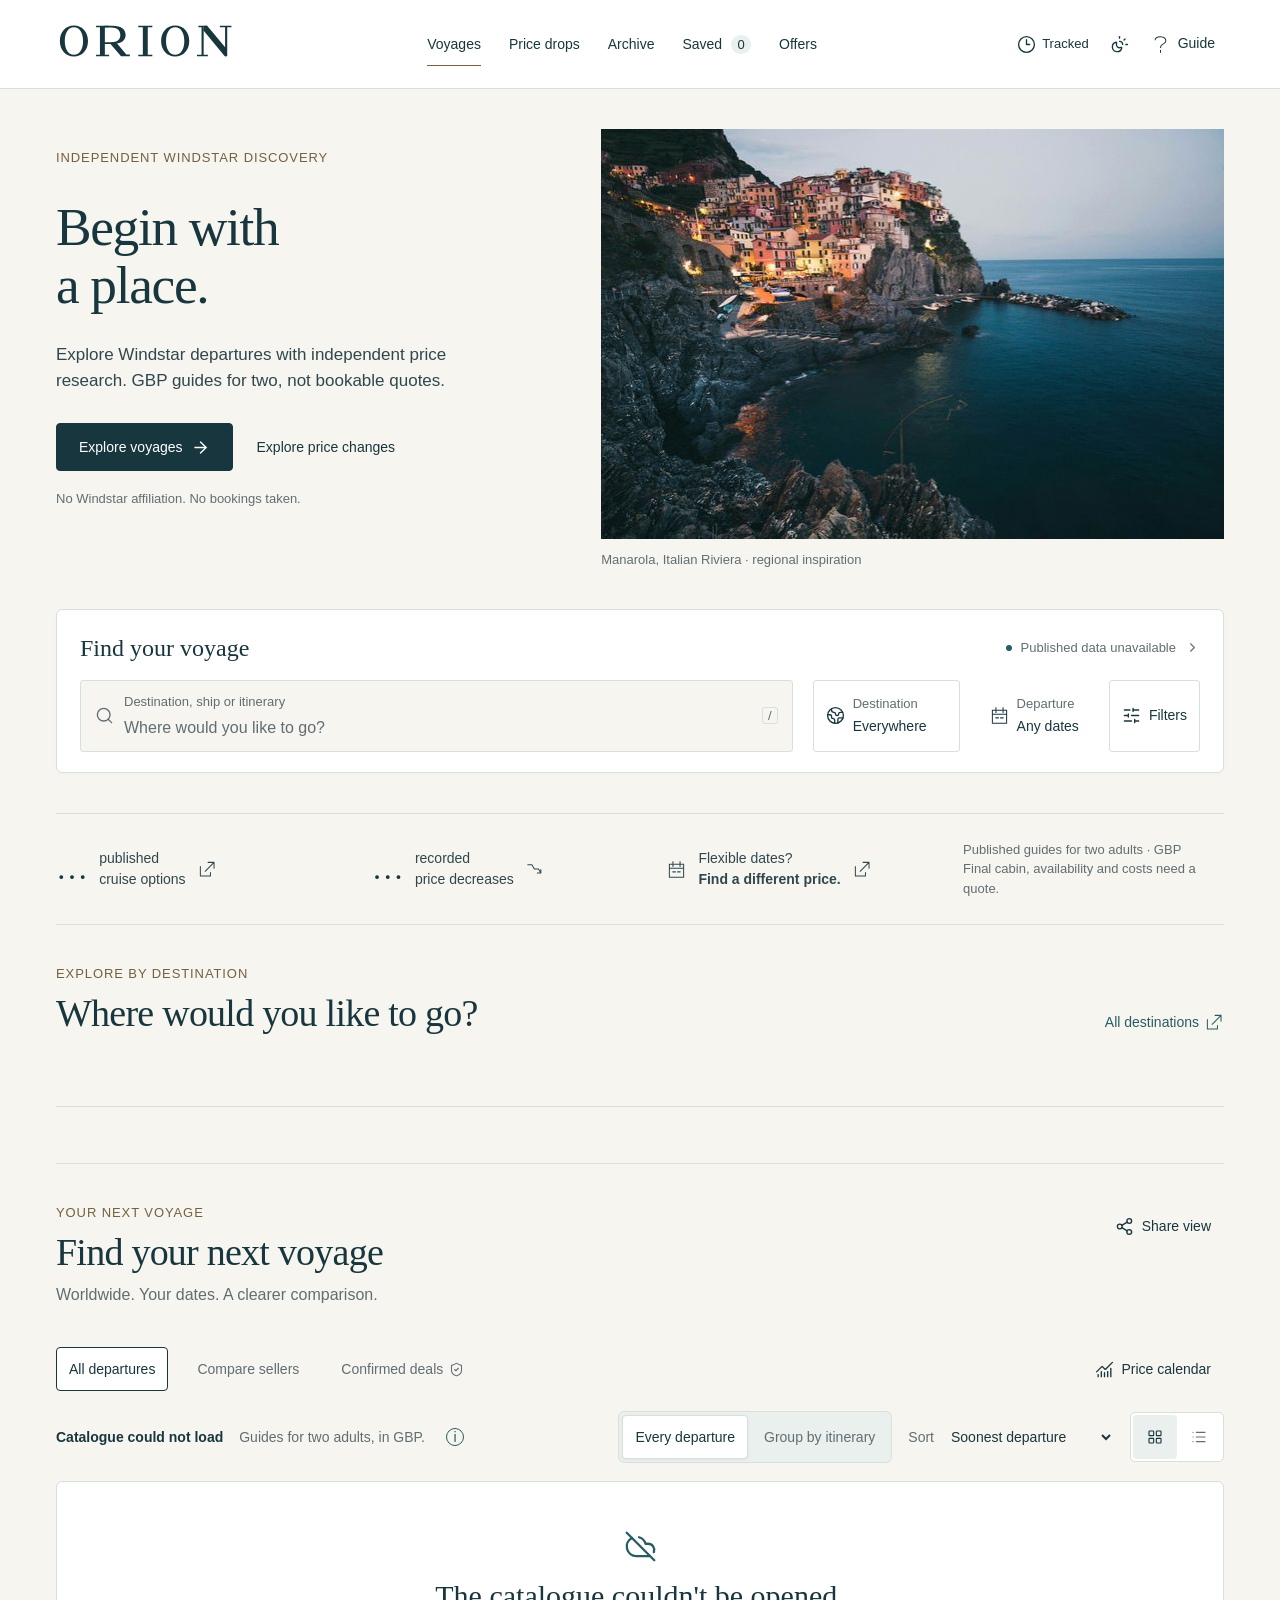
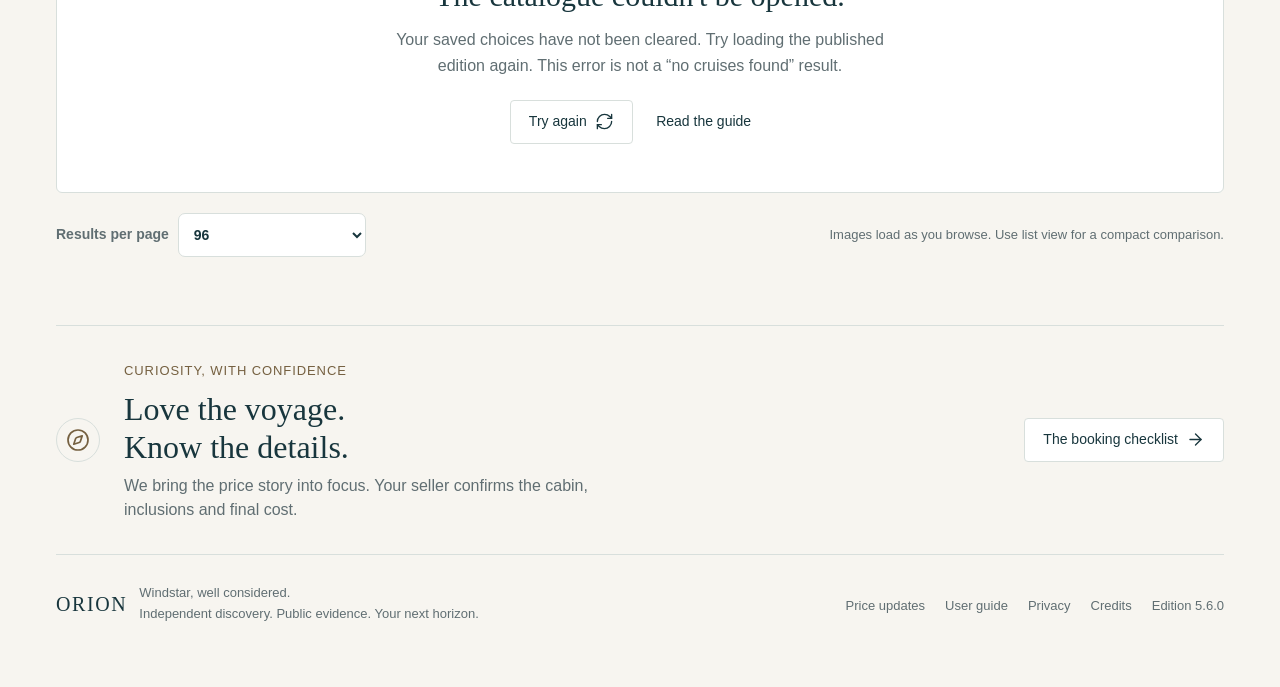
==== commit 101e2491: "Release ORION 5.6.0: price watches, delivery checks and verified publication" ====
--- a/index.html
+++ b/index.html
@@ -6,14 +6,14 @@
 <meta name="robots" content="noindex,nofollow"><meta name="referrer" content="no-referrer">
 <meta name="description" content="Explore Windstar departures, compare published fares and make a better-informed shortlist. Public research, not live booking quotes.">
 <meta http-equiv="Content-Security-Policy" content="default-src 'self'; script-src 'self'; style-src 'self' 'unsafe-inline'; img-src 'self' data:; connect-src 'self'; font-src 'self'; object-src 'none'; base-uri 'none'; form-action 'none'">
-<meta name="orion-catalogue" content="data/catalogue.5aa8338f88648e.json"><meta name="orion-release" content="5.5.1">
-<script src="assets/catalogue-bootstrap.js?v=2e969ab6f85e"></script>
+<meta name="orion-catalogue" content="data/catalogue.a7c596a0083311.json"><meta name="orion-release" content="5.6.0">
+<script src="assets/catalogue-bootstrap.js?v=7cc05f5e62c0"></script>
 <title>ORION · Begin with a place.</title>
 <meta property="og:type" content="website"><meta property="og:title" content="ORION · Begin with a place."><meta property="og:description" content="Independent Windstar discovery with dated price evidence. Final quote and availability to confirm."><meta property="og:image" content="https://olly-j.github.io/orion-windstar-explorer/assets/imagery/orion-share.png"><meta property="og:image:width" content="1200"><meta property="og:image:height" content="630"><meta name="twitter:card" content="summary_large_image">
-<link rel="preload" as="image" href="assets/imagery/mediterranean-hero.jpg" imagesrcset="assets/imagery/mediterranean-card.jpg 640w, assets/imagery/mediterranean-hero.jpg 1280w" imagesizes="(max-width: 760px) calc(100vw - 40px), 50vw"><link rel="icon" href="assets/favicon.svg" type="image/svg+xml"><link rel="stylesheet" href="assets/app.css?v=2e969ab6f85e">
-<link rel="stylesheet" href="assets/decisions.css?v=2e969ab6f85e"><script defer src="assets/vendor/chart.umd.js"></script><script defer src="assets/filters.js?v=2e969ab6f85e"></script><link rel="stylesheet" href="assets/watches.css?v=2e969ab6f85e"><script defer src="assets/price-watches.js?v=2e969ab6f85e"></script><script defer src="assets/catalogue-contract.js?v=2e969ab6f85e"></script><script defer src="assets/questions.js?v=2e969ab6f85e"></script><script defer src="assets/app.js?v=2e969ab6f85e"></script>
-<link rel="stylesheet" href="assets/experience.css?v=2e969ab6f85e">
-<link rel="stylesheet" href="assets/craft-tokens.css?v=2e969ab6f85e">
+<link rel="preload" as="image" href="assets/imagery/mediterranean-hero.jpg" imagesrcset="assets/imagery/mediterranean-card.jpg 640w, assets/imagery/mediterranean-hero.jpg 1280w" imagesizes="(max-width: 760px) calc(100vw - 40px), 50vw"><link rel="icon" href="assets/favicon.svg" type="image/svg+xml"><link rel="stylesheet" href="assets/app.css?v=7cc05f5e62c0">
+<link rel="stylesheet" href="assets/decisions.css?v=7cc05f5e62c0"><script defer src="assets/vendor/chart.umd.js"></script><script defer src="assets/filters.js?v=7cc05f5e62c0"></script><link rel="stylesheet" href="assets/watches.css?v=7cc05f5e62c0"><script defer src="assets/price-watches.js?v=7cc05f5e62c0"></script><script defer src="assets/catalogue-contract.js?v=7cc05f5e62c0"></script><script defer src="assets/questions.js?v=7cc05f5e62c0"></script><script defer src="assets/app.js?v=7cc05f5e62c0"></script>
+<link rel="stylesheet" href="assets/experience.css?v=7cc05f5e62c0">
+<link rel="stylesheet" href="assets/craft-tokens.css?v=7cc05f5e62c0">
 </head>
 <body>
 <svg id="orion-icon-sprite" aria-hidden="true" focusable="false" width="0" height="0" style="position:absolute;overflow:hidden" xmlns="http://www.w3.org/2000/svg"><symbol id="orion-icon-arrow-right" viewBox="0 0 24 24" fill="none" stroke="currentColor" stroke-width="1.7" stroke-linecap="round" stroke-linejoin="round">
@@ -140,7 +140,7 @@
 </section>
 <section id="offersSection" hidden aria-labelledby="offersTitle"><div class="section-top"><div><h2 id="offersTitle">Terms worth reading</h2><p class="subtle">A public benefit is a route to investigate, not an automatic discount.</p></div><button class="button quiet" data-action="help" data-topic="offers"><svg class="icon" aria-hidden="true"><use href="#orion-icon-circle-help"></use></svg>How combinations work</button></div><label class="checkline excluded-toggle"><input type="checkbox" id="showExcluded"> Show excluded or expired examples</label><div class="offer-grid" id="offerGrid"></div></section>
 <section class="bottom-guide"><div class="guide-mark"><svg class="icon" aria-hidden="true"><use href="#orion-icon-compass"></use></svg></div><div><span class="eyebrow">CURIOSITY, WITH CONFIDENCE</span><h2>Love the voyage.<br>Know the details.</h2><p>We bring the price story into focus. Your seller confirms the cabin, inclusions and final cost.</p></div><button class="button secondary" data-action="help" data-topic="sellers">The booking checklist <svg class="icon" aria-hidden="true"><use href="#orion-icon-arrow-right"></use></svg></button></section>
-<footer class="site-footer"><div class="footer-brand"><strong>ORION<span class="footer-star" aria-hidden="true">✦</span></strong><span>Windstar, well considered.<br>Independent discovery. Public evidence. Your next horizon.</span></div><div class="footer-links"><button data-action="status">Price updates</button><a href="help.html">User guide</a><button data-action="help" data-topic="privacy">Privacy</button><a href="assets/THIRD_PARTY_NOTICES.txt" target="_blank" rel="noopener noreferrer">Credits</a><span id="buildLabel">Edition 5.5.1</span></div></footer>
+<footer class="site-footer"><div class="footer-brand"><strong>ORION<span class="footer-star" aria-hidden="true">✦</span></strong><span>Windstar, well considered.<br>Independent discovery. Public evidence. Your next horizon.</span></div><div class="footer-links"><button data-action="status">Price updates</button><a href="help.html">User guide</a><button data-action="help" data-topic="privacy">Privacy</button><a href="assets/THIRD_PARTY_NOTICES.txt" target="_blank" rel="noopener noreferrer">Credits</a><span id="buildLabel">Edition 5.6.0</span></div></footer>
 </main>
 <div class="compare-tray" id="compareTray" hidden><div><span class="tray-label">YOUR COMPARISON</span><strong id="compareCount">0 voyages selected</strong><button class="tray-toggle" data-action="toggle-comparison-tray" aria-expanded="false" aria-controls="compareNames">Details</button><span id="compareNames"></span></div><div class="tray-actions"><button class="button tray-clear" data-action="clear-compare">Clear</button><button class="button primary light-primary" data-action="compare">Compare <span id="compareButtonCount">0</span><svg class="icon" aria-hidden="true"><use href="#orion-icon-arrow-right"></use></svg></button></div></div>
 <dialog class="filter-dialog flexible-filters" id="filterDialog" aria-labelledby="filterTitle"><form id="filterForm" method="dialog">
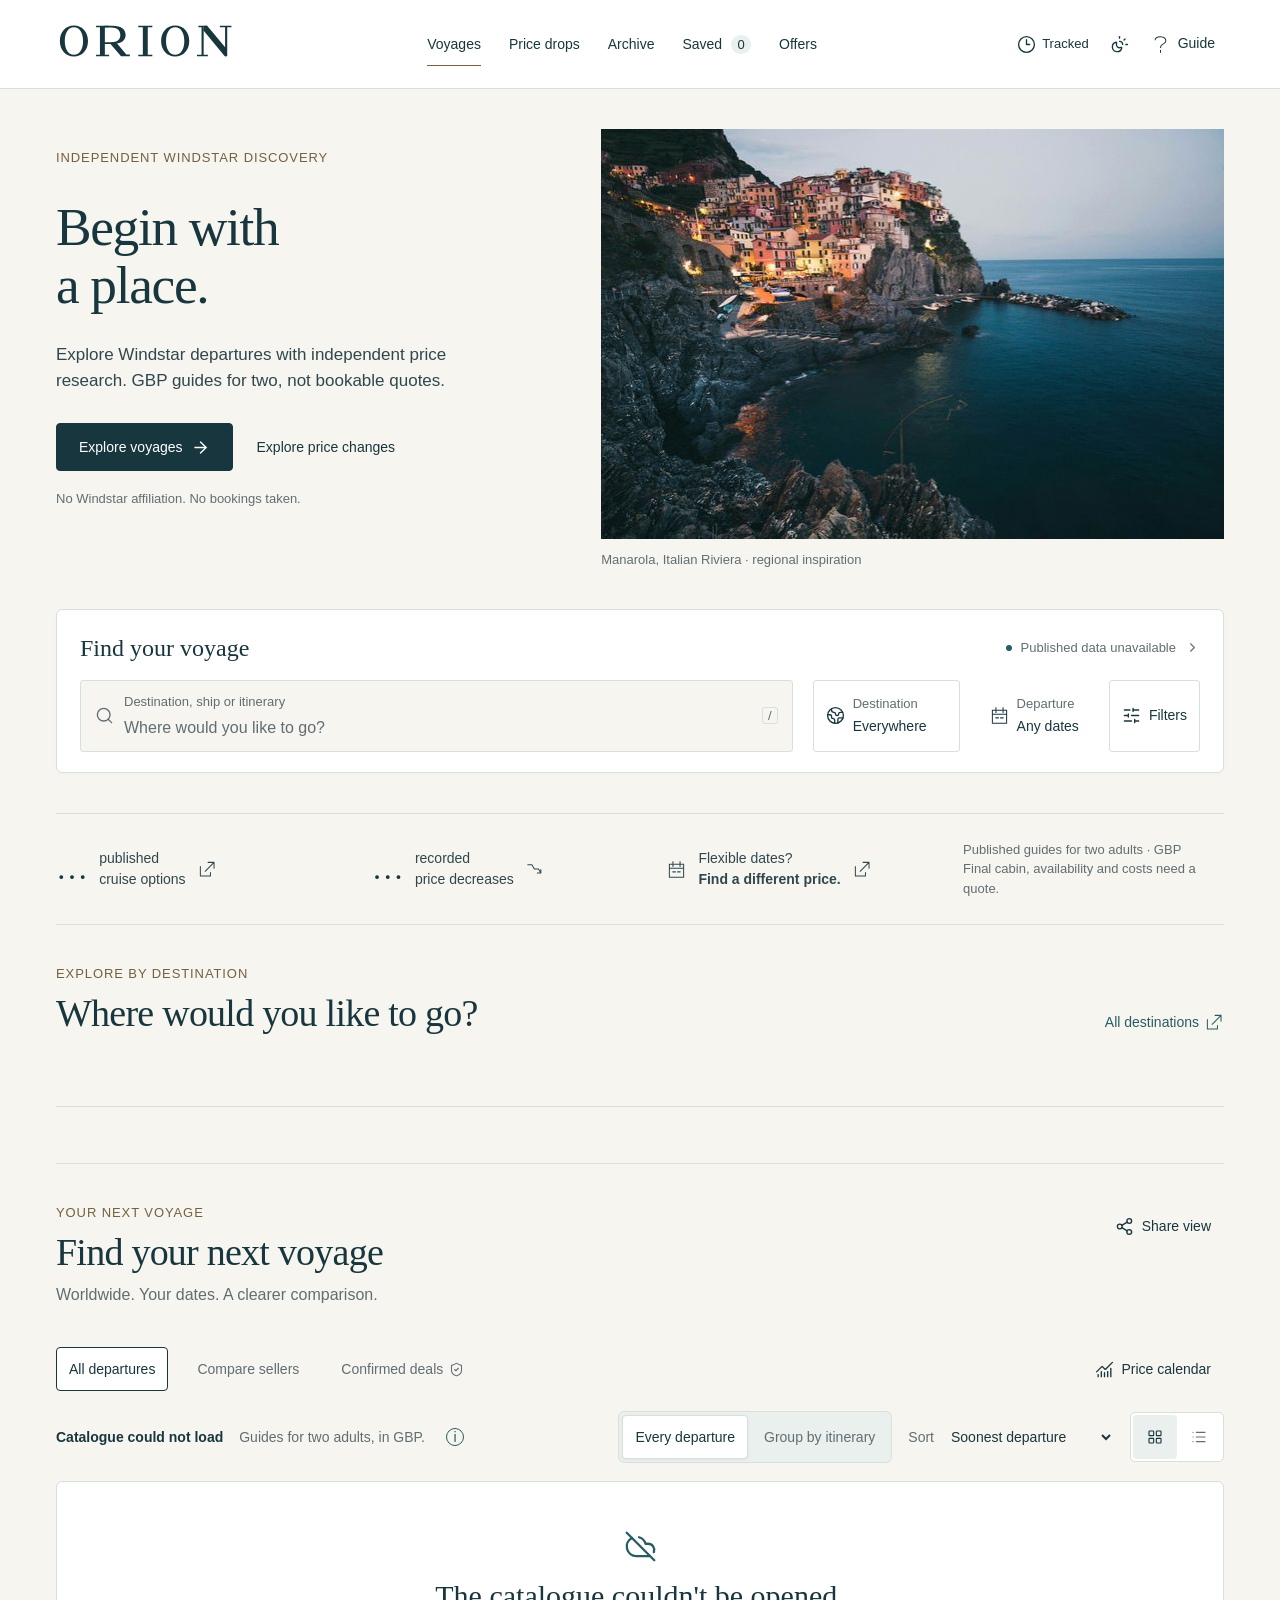
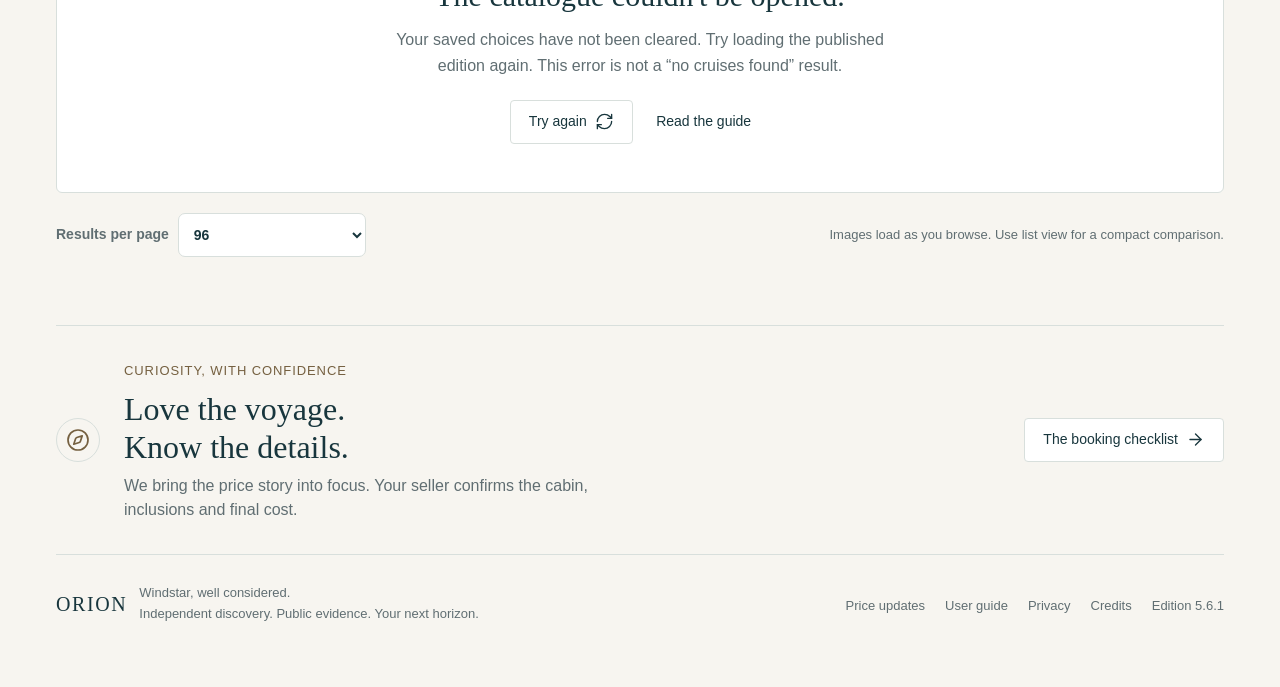
==== commit d61c94e0: "Release ORION 5.6.1: price watches, delivery checks and verified publication" ====
--- a/index.html
+++ b/index.html
@@ -6,7 +6,7 @@
 <meta name="robots" content="noindex,nofollow"><meta name="referrer" content="no-referrer">
 <meta name="description" content="Explore Windstar departures, compare published fares and make a better-informed shortlist. Public research, not live booking quotes.">
 <meta http-equiv="Content-Security-Policy" content="default-src 'self'; script-src 'self'; style-src 'self' 'unsafe-inline'; img-src 'self' data:; connect-src 'self'; font-src 'self'; object-src 'none'; base-uri 'none'; form-action 'none'">
-<meta name="orion-catalogue" content="data/catalogue.a7c596a0083311.json"><meta name="orion-release" content="5.6.0">
+<meta name="orion-catalogue" content="data/catalogue.c95c9dcd6233e2.json"><meta name="orion-release" content="5.6.1">
 <script src="assets/catalogue-bootstrap.js?v=7cc05f5e62c0"></script>
 <title>ORION · Begin with a place.</title>
 <meta property="og:type" content="website"><meta property="og:title" content="ORION · Begin with a place."><meta property="og:description" content="Independent Windstar discovery with dated price evidence. Final quote and availability to confirm."><meta property="og:image" content="https://olly-j.github.io/orion-windstar-explorer/assets/imagery/orion-share.png"><meta property="og:image:width" content="1200"><meta property="og:image:height" content="630"><meta name="twitter:card" content="summary_large_image">
@@ -140,7 +140,7 @@
 </section>
 <section id="offersSection" hidden aria-labelledby="offersTitle"><div class="section-top"><div><h2 id="offersTitle">Terms worth reading</h2><p class="subtle">A public benefit is a route to investigate, not an automatic discount.</p></div><button class="button quiet" data-action="help" data-topic="offers"><svg class="icon" aria-hidden="true"><use href="#orion-icon-circle-help"></use></svg>How combinations work</button></div><label class="checkline excluded-toggle"><input type="checkbox" id="showExcluded"> Show excluded or expired examples</label><div class="offer-grid" id="offerGrid"></div></section>
 <section class="bottom-guide"><div class="guide-mark"><svg class="icon" aria-hidden="true"><use href="#orion-icon-compass"></use></svg></div><div><span class="eyebrow">CURIOSITY, WITH CONFIDENCE</span><h2>Love the voyage.<br>Know the details.</h2><p>We bring the price story into focus. Your seller confirms the cabin, inclusions and final cost.</p></div><button class="button secondary" data-action="help" data-topic="sellers">The booking checklist <svg class="icon" aria-hidden="true"><use href="#orion-icon-arrow-right"></use></svg></button></section>
-<footer class="site-footer"><div class="footer-brand"><strong>ORION<span class="footer-star" aria-hidden="true">✦</span></strong><span>Windstar, well considered.<br>Independent discovery. Public evidence. Your next horizon.</span></div><div class="footer-links"><button data-action="status">Price updates</button><a href="help.html">User guide</a><button data-action="help" data-topic="privacy">Privacy</button><a href="assets/THIRD_PARTY_NOTICES.txt" target="_blank" rel="noopener noreferrer">Credits</a><span id="buildLabel">Edition 5.6.0</span></div></footer>
+<footer class="site-footer"><div class="footer-brand"><strong>ORION<span class="footer-star" aria-hidden="true">✦</span></strong><span>Windstar, well considered.<br>Independent discovery. Public evidence. Your next horizon.</span></div><div class="footer-links"><button data-action="status">Price updates</button><a href="help.html">User guide</a><button data-action="help" data-topic="privacy">Privacy</button><a href="assets/THIRD_PARTY_NOTICES.txt" target="_blank" rel="noopener noreferrer">Credits</a><span id="buildLabel">Edition 5.6.1</span></div></footer>
 </main>
 <div class="compare-tray" id="compareTray" hidden><div><span class="tray-label">YOUR COMPARISON</span><strong id="compareCount">0 voyages selected</strong><button class="tray-toggle" data-action="toggle-comparison-tray" aria-expanded="false" aria-controls="compareNames">Details</button><span id="compareNames"></span></div><div class="tray-actions"><button class="button tray-clear" data-action="clear-compare">Clear</button><button class="button primary light-primary" data-action="compare">Compare <span id="compareButtonCount">0</span><svg class="icon" aria-hidden="true"><use href="#orion-icon-arrow-right"></use></svg></button></div></div>
 <dialog class="filter-dialog flexible-filters" id="filterDialog" aria-labelledby="filterTitle"><form id="filterForm" method="dialog">
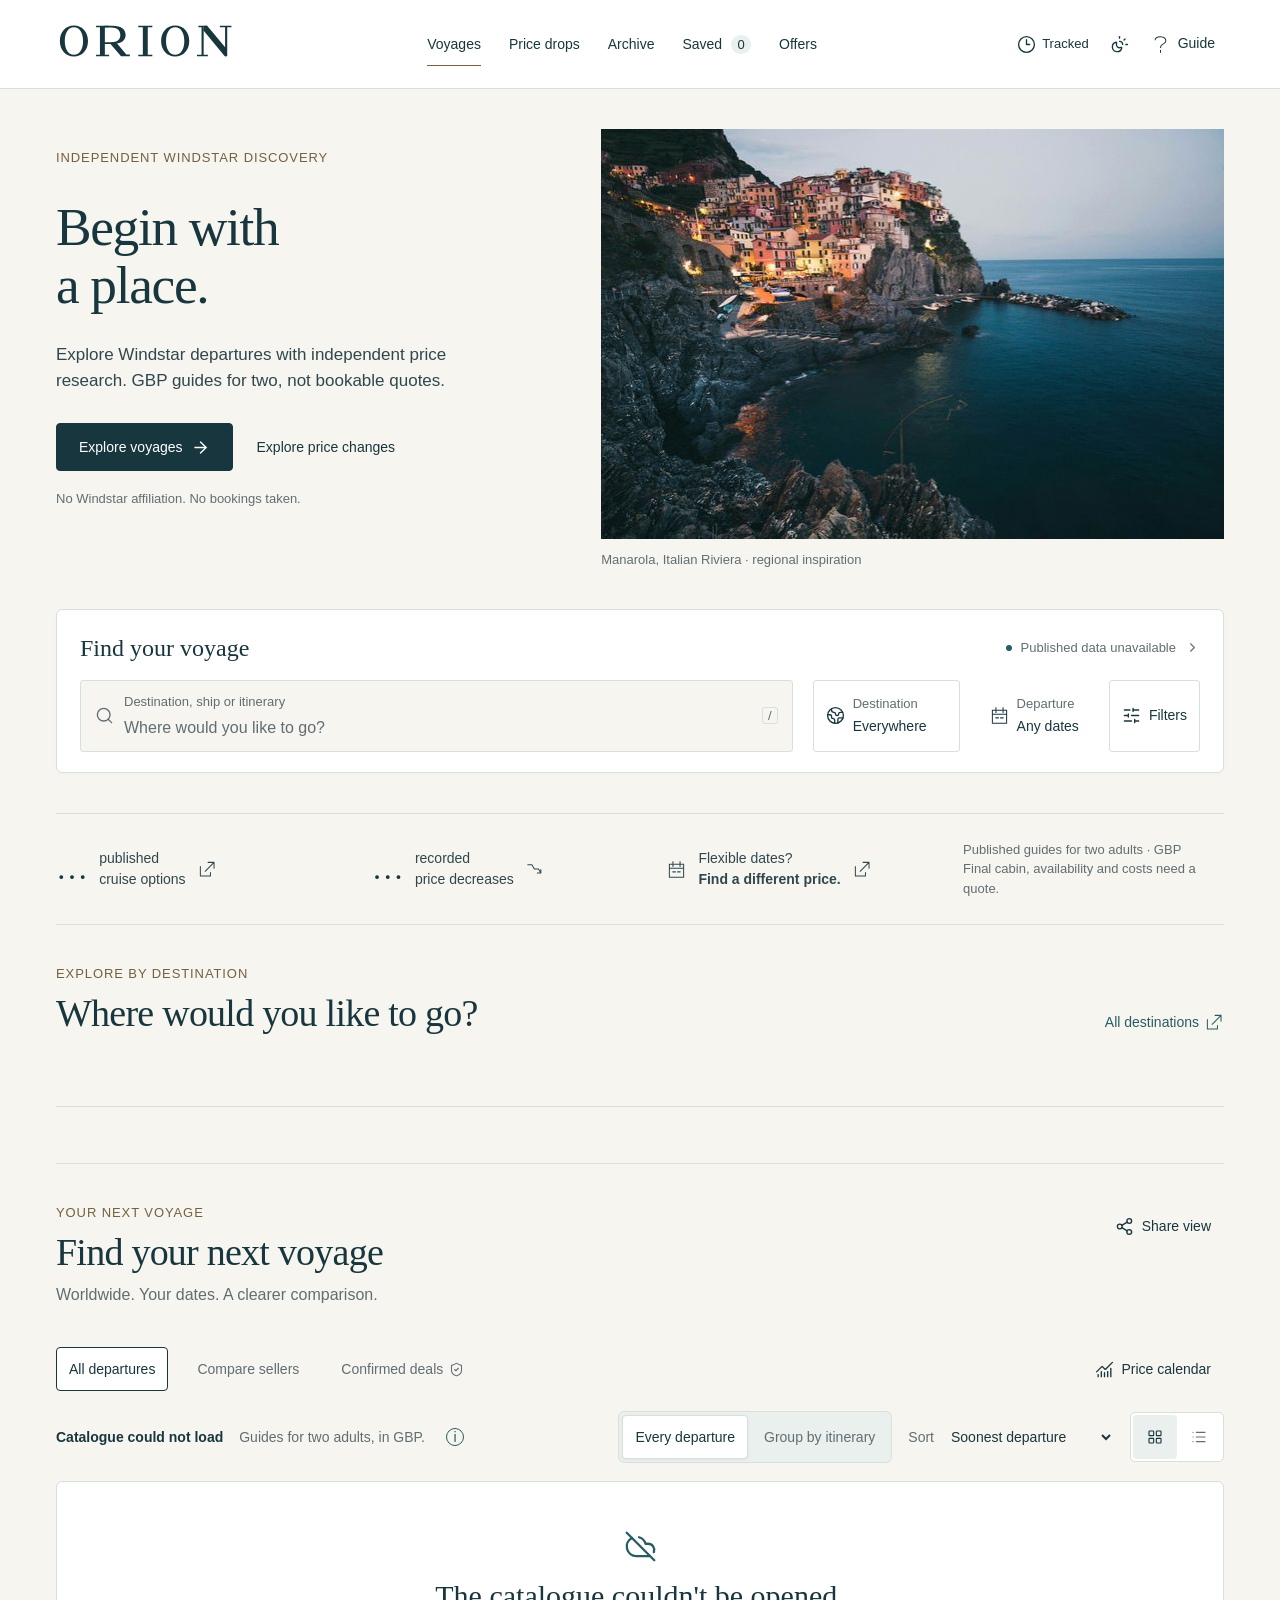
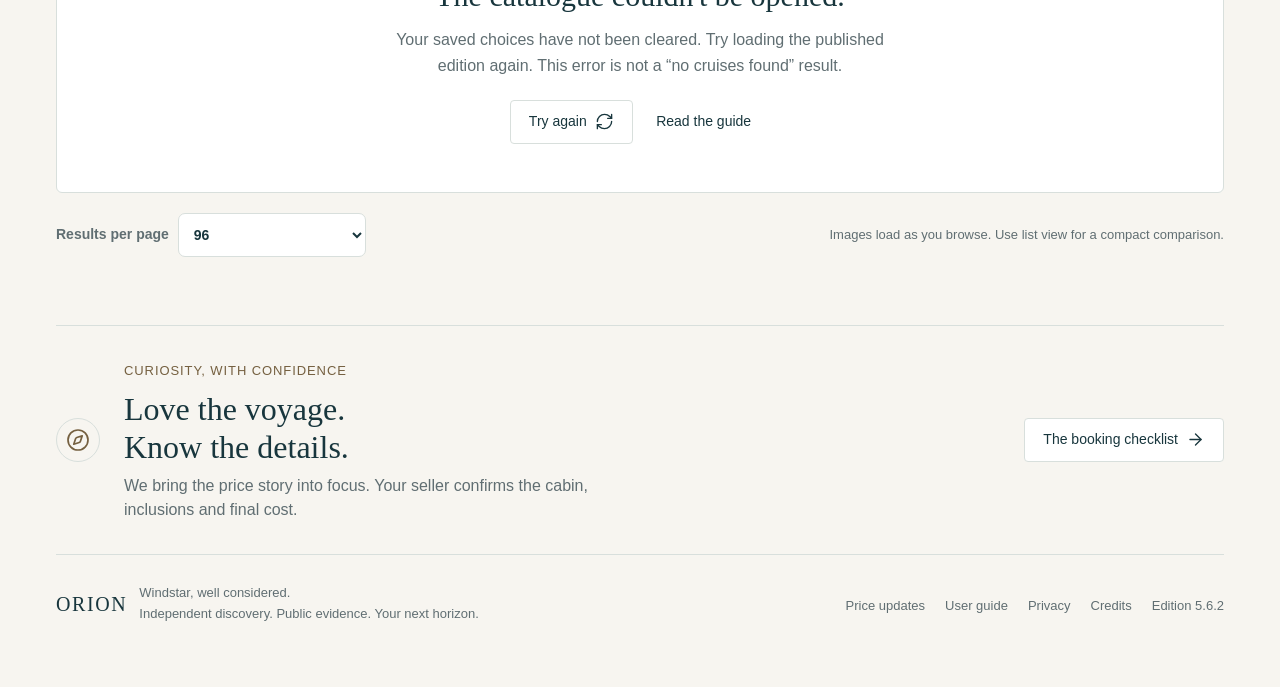
==== commit 584088c6: "Release ORION 5.6.2: price watches, delivery checks and verified publication" ====
--- a/index.html
+++ b/index.html
@@ -6,14 +6,14 @@
 <meta name="robots" content="noindex,nofollow"><meta name="referrer" content="no-referrer">
 <meta name="description" content="Explore Windstar departures, compare published fares and make a better-informed shortlist. Public research, not live booking quotes.">
 <meta http-equiv="Content-Security-Policy" content="default-src 'self'; script-src 'self'; style-src 'self' 'unsafe-inline'; img-src 'self' data:; connect-src 'self'; font-src 'self'; object-src 'none'; base-uri 'none'; form-action 'none'">
-<meta name="orion-catalogue" content="data/catalogue.c95c9dcd6233e2.json"><meta name="orion-release" content="5.6.1">
-<script src="assets/catalogue-bootstrap.js?v=7cc05f5e62c0"></script>
+<meta name="orion-catalogue" content="data/catalogue.19886dd5947178.json"><meta name="orion-release" content="5.6.2">
+<script src="assets/catalogue-bootstrap.js?v=2f9b1a9fe445"></script>
 <title>ORION · Begin with a place.</title>
 <meta property="og:type" content="website"><meta property="og:title" content="ORION · Begin with a place."><meta property="og:description" content="Independent Windstar discovery with dated price evidence. Final quote and availability to confirm."><meta property="og:image" content="https://olly-j.github.io/orion-windstar-explorer/assets/imagery/orion-share.png"><meta property="og:image:width" content="1200"><meta property="og:image:height" content="630"><meta name="twitter:card" content="summary_large_image">
-<link rel="preload" as="image" href="assets/imagery/mediterranean-hero.jpg" imagesrcset="assets/imagery/mediterranean-card.jpg 640w, assets/imagery/mediterranean-hero.jpg 1280w" imagesizes="(max-width: 760px) calc(100vw - 40px), 50vw"><link rel="icon" href="assets/favicon.svg" type="image/svg+xml"><link rel="stylesheet" href="assets/app.css?v=7cc05f5e62c0">
-<link rel="stylesheet" href="assets/decisions.css?v=7cc05f5e62c0"><script defer src="assets/vendor/chart.umd.js"></script><script defer src="assets/filters.js?v=7cc05f5e62c0"></script><link rel="stylesheet" href="assets/watches.css?v=7cc05f5e62c0"><script defer src="assets/price-watches.js?v=7cc05f5e62c0"></script><script defer src="assets/catalogue-contract.js?v=7cc05f5e62c0"></script><script defer src="assets/questions.js?v=7cc05f5e62c0"></script><script defer src="assets/app.js?v=7cc05f5e62c0"></script>
-<link rel="stylesheet" href="assets/experience.css?v=7cc05f5e62c0">
-<link rel="stylesheet" href="assets/craft-tokens.css?v=7cc05f5e62c0">
+<link rel="preload" as="image" href="assets/imagery/mediterranean-hero.jpg" imagesrcset="assets/imagery/mediterranean-card.jpg 640w, assets/imagery/mediterranean-hero.jpg 1280w" imagesizes="(max-width: 760px) calc(100vw - 40px), 50vw"><link rel="icon" href="assets/favicon.svg" type="image/svg+xml"><link rel="stylesheet" href="assets/app.css?v=2f9b1a9fe445">
+<link rel="stylesheet" href="assets/decisions.css?v=2f9b1a9fe445"><script defer src="assets/vendor/chart.umd.js"></script><script defer src="assets/filters.js?v=2f9b1a9fe445"></script><link rel="stylesheet" href="assets/watches.css?v=2f9b1a9fe445"><script defer src="assets/price-watches.js?v=2f9b1a9fe445"></script><script defer src="assets/catalogue-contract.js?v=2f9b1a9fe445"></script><script defer src="assets/questions.js?v=2f9b1a9fe445"></script><script defer src="assets/app.js?v=2f9b1a9fe445"></script>
+<link rel="stylesheet" href="assets/experience.css?v=2f9b1a9fe445">
+<link rel="stylesheet" href="assets/craft-tokens.css?v=2f9b1a9fe445">
 </head>
 <body>
 <svg id="orion-icon-sprite" aria-hidden="true" focusable="false" width="0" height="0" style="position:absolute;overflow:hidden" xmlns="http://www.w3.org/2000/svg"><symbol id="orion-icon-arrow-right" viewBox="0 0 24 24" fill="none" stroke="currentColor" stroke-width="1.7" stroke-linecap="round" stroke-linejoin="round">
@@ -140,7 +140,7 @@
 </section>
 <section id="offersSection" hidden aria-labelledby="offersTitle"><div class="section-top"><div><h2 id="offersTitle">Terms worth reading</h2><p class="subtle">A public benefit is a route to investigate, not an automatic discount.</p></div><button class="button quiet" data-action="help" data-topic="offers"><svg class="icon" aria-hidden="true"><use href="#orion-icon-circle-help"></use></svg>How combinations work</button></div><label class="checkline excluded-toggle"><input type="checkbox" id="showExcluded"> Show excluded or expired examples</label><div class="offer-grid" id="offerGrid"></div></section>
 <section class="bottom-guide"><div class="guide-mark"><svg class="icon" aria-hidden="true"><use href="#orion-icon-compass"></use></svg></div><div><span class="eyebrow">CURIOSITY, WITH CONFIDENCE</span><h2>Love the voyage.<br>Know the details.</h2><p>We bring the price story into focus. Your seller confirms the cabin, inclusions and final cost.</p></div><button class="button secondary" data-action="help" data-topic="sellers">The booking checklist <svg class="icon" aria-hidden="true"><use href="#orion-icon-arrow-right"></use></svg></button></section>
-<footer class="site-footer"><div class="footer-brand"><strong>ORION<span class="footer-star" aria-hidden="true">✦</span></strong><span>Windstar, well considered.<br>Independent discovery. Public evidence. Your next horizon.</span></div><div class="footer-links"><button data-action="status">Price updates</button><a href="help.html">User guide</a><button data-action="help" data-topic="privacy">Privacy</button><a href="assets/THIRD_PARTY_NOTICES.txt" target="_blank" rel="noopener noreferrer">Credits</a><span id="buildLabel">Edition 5.6.1</span></div></footer>
+<footer class="site-footer"><div class="footer-brand"><strong>ORION<span class="footer-star" aria-hidden="true">✦</span></strong><span>Windstar, well considered.<br>Independent discovery. Public evidence. Your next horizon.</span></div><div class="footer-links"><button data-action="status">Price updates</button><a href="help.html">User guide</a><button data-action="help" data-topic="privacy">Privacy</button><a href="assets/THIRD_PARTY_NOTICES.txt" target="_blank" rel="noopener noreferrer">Credits</a><span id="buildLabel">Edition 5.6.2</span></div></footer>
 </main>
 <div class="compare-tray" id="compareTray" hidden><div><span class="tray-label">YOUR COMPARISON</span><strong id="compareCount">0 voyages selected</strong><button class="tray-toggle" data-action="toggle-comparison-tray" aria-expanded="false" aria-controls="compareNames">Details</button><span id="compareNames"></span></div><div class="tray-actions"><button class="button tray-clear" data-action="clear-compare">Clear</button><button class="button primary light-primary" data-action="compare">Compare <span id="compareButtonCount">0</span><svg class="icon" aria-hidden="true"><use href="#orion-icon-arrow-right"></use></svg></button></div></div>
 <dialog class="filter-dialog flexible-filters" id="filterDialog" aria-labelledby="filterTitle"><form id="filterForm" method="dialog">
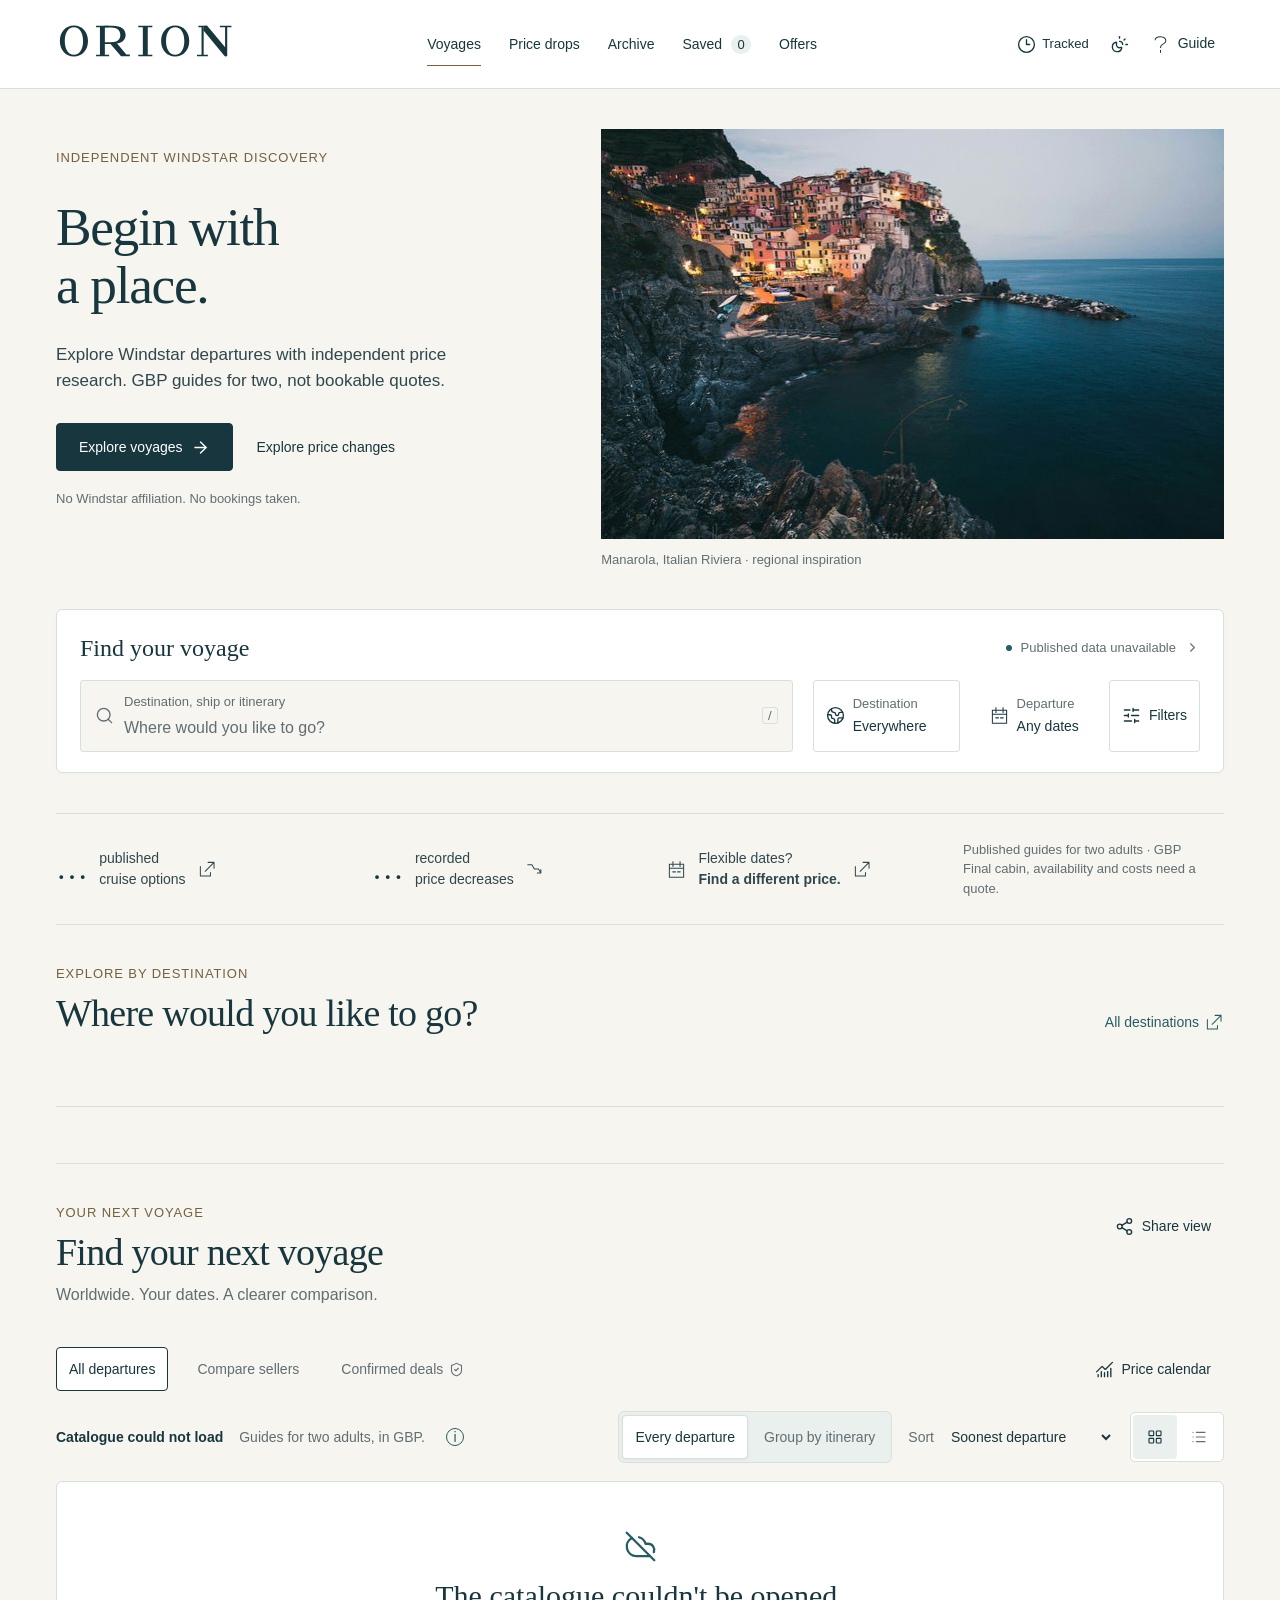
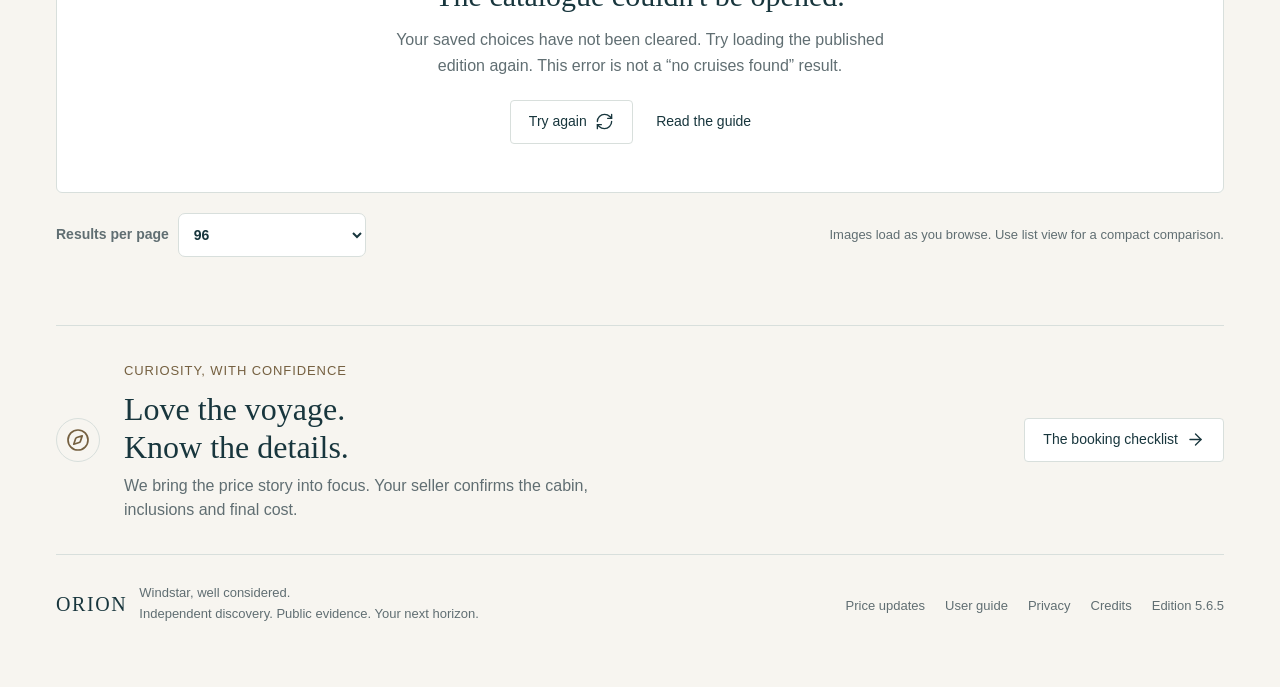
==== commit 6b3e29ee: "Release ORION 5.6.5: price watches, delivery checks and verified publication" ====
--- a/index.html
+++ b/index.html
@@ -6,14 +6,14 @@
 <meta name="robots" content="noindex,nofollow"><meta name="referrer" content="no-referrer">
 <meta name="description" content="Explore Windstar departures, compare published fares and make a better-informed shortlist. Public research, not live booking quotes.">
 <meta http-equiv="Content-Security-Policy" content="default-src 'self'; script-src 'self'; style-src 'self' 'unsafe-inline'; img-src 'self' data:; connect-src 'self'; font-src 'self'; object-src 'none'; base-uri 'none'; form-action 'none'">
-<meta name="orion-catalogue" content="data/catalogue.19886dd5947178.json"><meta name="orion-release" content="5.6.2">
-<script src="assets/catalogue-bootstrap.js?v=2f9b1a9fe445"></script>
+<meta name="orion-catalogue" content="data/catalogue.f60d57e3b9566f.json"><meta name="orion-release" content="5.6.5">
+<script src="assets/catalogue-bootstrap.js?v=2d2fa7865064"></script>
 <title>ORION · Begin with a place.</title>
 <meta property="og:type" content="website"><meta property="og:title" content="ORION · Begin with a place."><meta property="og:description" content="Independent Windstar discovery with dated price evidence. Final quote and availability to confirm."><meta property="og:image" content="https://olly-j.github.io/orion-windstar-explorer/assets/imagery/orion-share.png"><meta property="og:image:width" content="1200"><meta property="og:image:height" content="630"><meta name="twitter:card" content="summary_large_image">
-<link rel="preload" as="image" href="assets/imagery/mediterranean-hero.jpg" imagesrcset="assets/imagery/mediterranean-card.jpg 640w, assets/imagery/mediterranean-hero.jpg 1280w" imagesizes="(max-width: 760px) calc(100vw - 40px), 50vw"><link rel="icon" href="assets/favicon.svg" type="image/svg+xml"><link rel="stylesheet" href="assets/app.css?v=2f9b1a9fe445">
-<link rel="stylesheet" href="assets/decisions.css?v=2f9b1a9fe445"><script defer src="assets/vendor/chart.umd.js"></script><script defer src="assets/filters.js?v=2f9b1a9fe445"></script><link rel="stylesheet" href="assets/watches.css?v=2f9b1a9fe445"><script defer src="assets/price-watches.js?v=2f9b1a9fe445"></script><script defer src="assets/catalogue-contract.js?v=2f9b1a9fe445"></script><script defer src="assets/questions.js?v=2f9b1a9fe445"></script><script defer src="assets/app.js?v=2f9b1a9fe445"></script>
-<link rel="stylesheet" href="assets/experience.css?v=2f9b1a9fe445">
-<link rel="stylesheet" href="assets/craft-tokens.css?v=2f9b1a9fe445">
+<link rel="preload" as="image" href="assets/imagery/mediterranean-hero.jpg" imagesrcset="assets/imagery/mediterranean-card.jpg 640w, assets/imagery/mediterranean-hero.jpg 1280w" imagesizes="(max-width: 760px) calc(100vw - 40px), 50vw"><link rel="icon" href="assets/favicon.svg" type="image/svg+xml"><link rel="stylesheet" href="assets/app.css?v=2d2fa7865064">
+<link rel="stylesheet" href="assets/decisions.css?v=2d2fa7865064"><script defer src="assets/vendor/chart.umd.js"></script><script defer src="assets/filters.js?v=2d2fa7865064"></script><link rel="stylesheet" href="assets/watches.css?v=2d2fa7865064"><script defer src="assets/price-watches.js?v=2d2fa7865064"></script><script defer src="assets/catalogue-contract.js?v=2d2fa7865064"></script><script defer src="assets/questions.js?v=2d2fa7865064"></script><script defer src="assets/app.js?v=2d2fa7865064"></script>
+<link rel="stylesheet" href="assets/experience.css?v=2d2fa7865064">
+<link rel="stylesheet" href="assets/craft-tokens.css?v=2d2fa7865064">
 </head>
 <body>
 <svg id="orion-icon-sprite" aria-hidden="true" focusable="false" width="0" height="0" style="position:absolute;overflow:hidden" xmlns="http://www.w3.org/2000/svg"><symbol id="orion-icon-arrow-right" viewBox="0 0 24 24" fill="none" stroke="currentColor" stroke-width="1.7" stroke-linecap="round" stroke-linejoin="round">
@@ -140,7 +140,7 @@
 </section>
 <section id="offersSection" hidden aria-labelledby="offersTitle"><div class="section-top"><div><h2 id="offersTitle">Terms worth reading</h2><p class="subtle">A public benefit is a route to investigate, not an automatic discount.</p></div><button class="button quiet" data-action="help" data-topic="offers"><svg class="icon" aria-hidden="true"><use href="#orion-icon-circle-help"></use></svg>How combinations work</button></div><label class="checkline excluded-toggle"><input type="checkbox" id="showExcluded"> Show excluded or expired examples</label><div class="offer-grid" id="offerGrid"></div></section>
 <section class="bottom-guide"><div class="guide-mark"><svg class="icon" aria-hidden="true"><use href="#orion-icon-compass"></use></svg></div><div><span class="eyebrow">CURIOSITY, WITH CONFIDENCE</span><h2>Love the voyage.<br>Know the details.</h2><p>We bring the price story into focus. Your seller confirms the cabin, inclusions and final cost.</p></div><button class="button secondary" data-action="help" data-topic="sellers">The booking checklist <svg class="icon" aria-hidden="true"><use href="#orion-icon-arrow-right"></use></svg></button></section>
-<footer class="site-footer"><div class="footer-brand"><strong>ORION<span class="footer-star" aria-hidden="true">✦</span></strong><span>Windstar, well considered.<br>Independent discovery. Public evidence. Your next horizon.</span></div><div class="footer-links"><button data-action="status">Price updates</button><a href="help.html">User guide</a><button data-action="help" data-topic="privacy">Privacy</button><a href="assets/THIRD_PARTY_NOTICES.txt" target="_blank" rel="noopener noreferrer">Credits</a><span id="buildLabel">Edition 5.6.2</span></div></footer>
+<footer class="site-footer"><div class="footer-brand"><strong>ORION<span class="footer-star" aria-hidden="true">✦</span></strong><span>Windstar, well considered.<br>Independent discovery. Public evidence. Your next horizon.</span></div><div class="footer-links"><button data-action="status">Price updates</button><a href="help.html">User guide</a><button data-action="help" data-topic="privacy">Privacy</button><a href="assets/THIRD_PARTY_NOTICES.txt" target="_blank" rel="noopener noreferrer">Credits</a><span id="buildLabel">Edition 5.6.5</span></div></footer>
 </main>
 <div class="compare-tray" id="compareTray" hidden><div><span class="tray-label">YOUR COMPARISON</span><strong id="compareCount">0 voyages selected</strong><button class="tray-toggle" data-action="toggle-comparison-tray" aria-expanded="false" aria-controls="compareNames">Details</button><span id="compareNames"></span></div><div class="tray-actions"><button class="button tray-clear" data-action="clear-compare">Clear</button><button class="button primary light-primary" data-action="compare">Compare <span id="compareButtonCount">0</span><svg class="icon" aria-hidden="true"><use href="#orion-icon-arrow-right"></use></svg></button></div></div>
 <dialog class="filter-dialog flexible-filters" id="filterDialog" aria-labelledby="filterTitle"><form id="filterForm" method="dialog">
